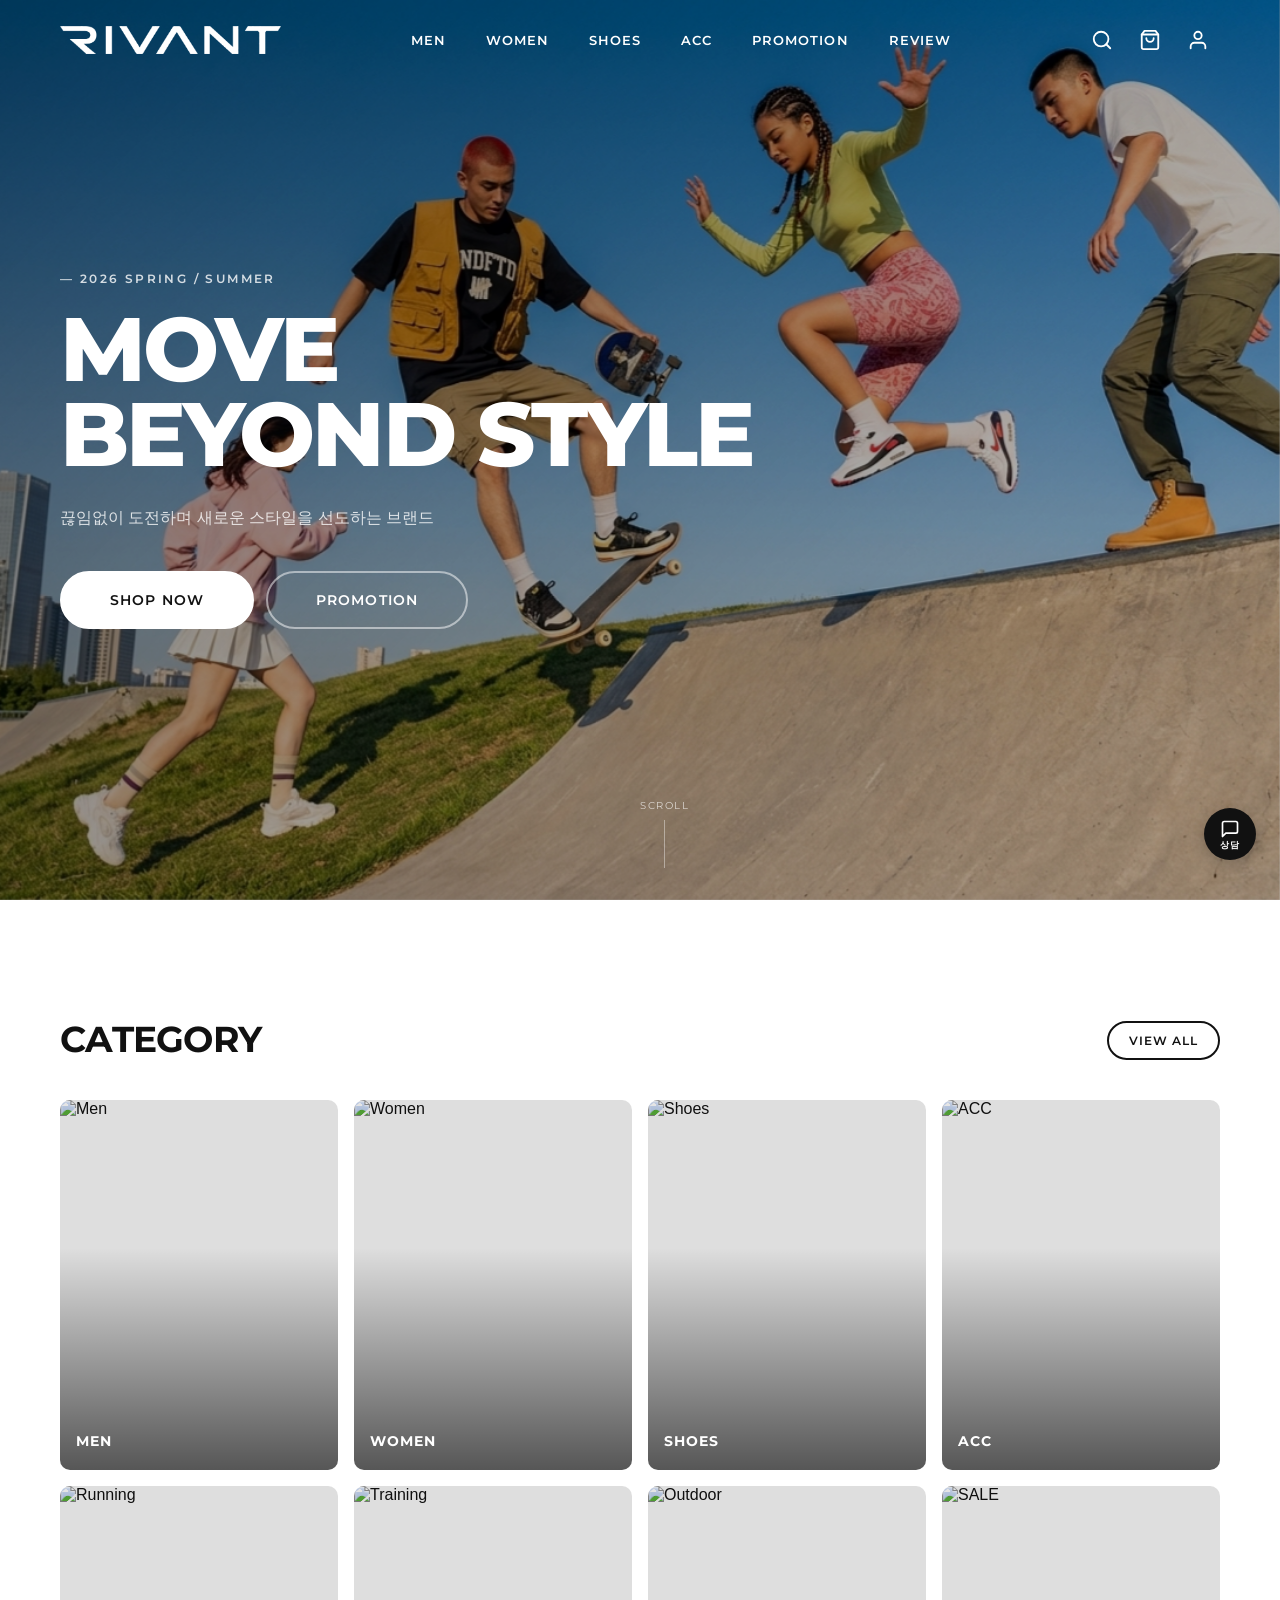
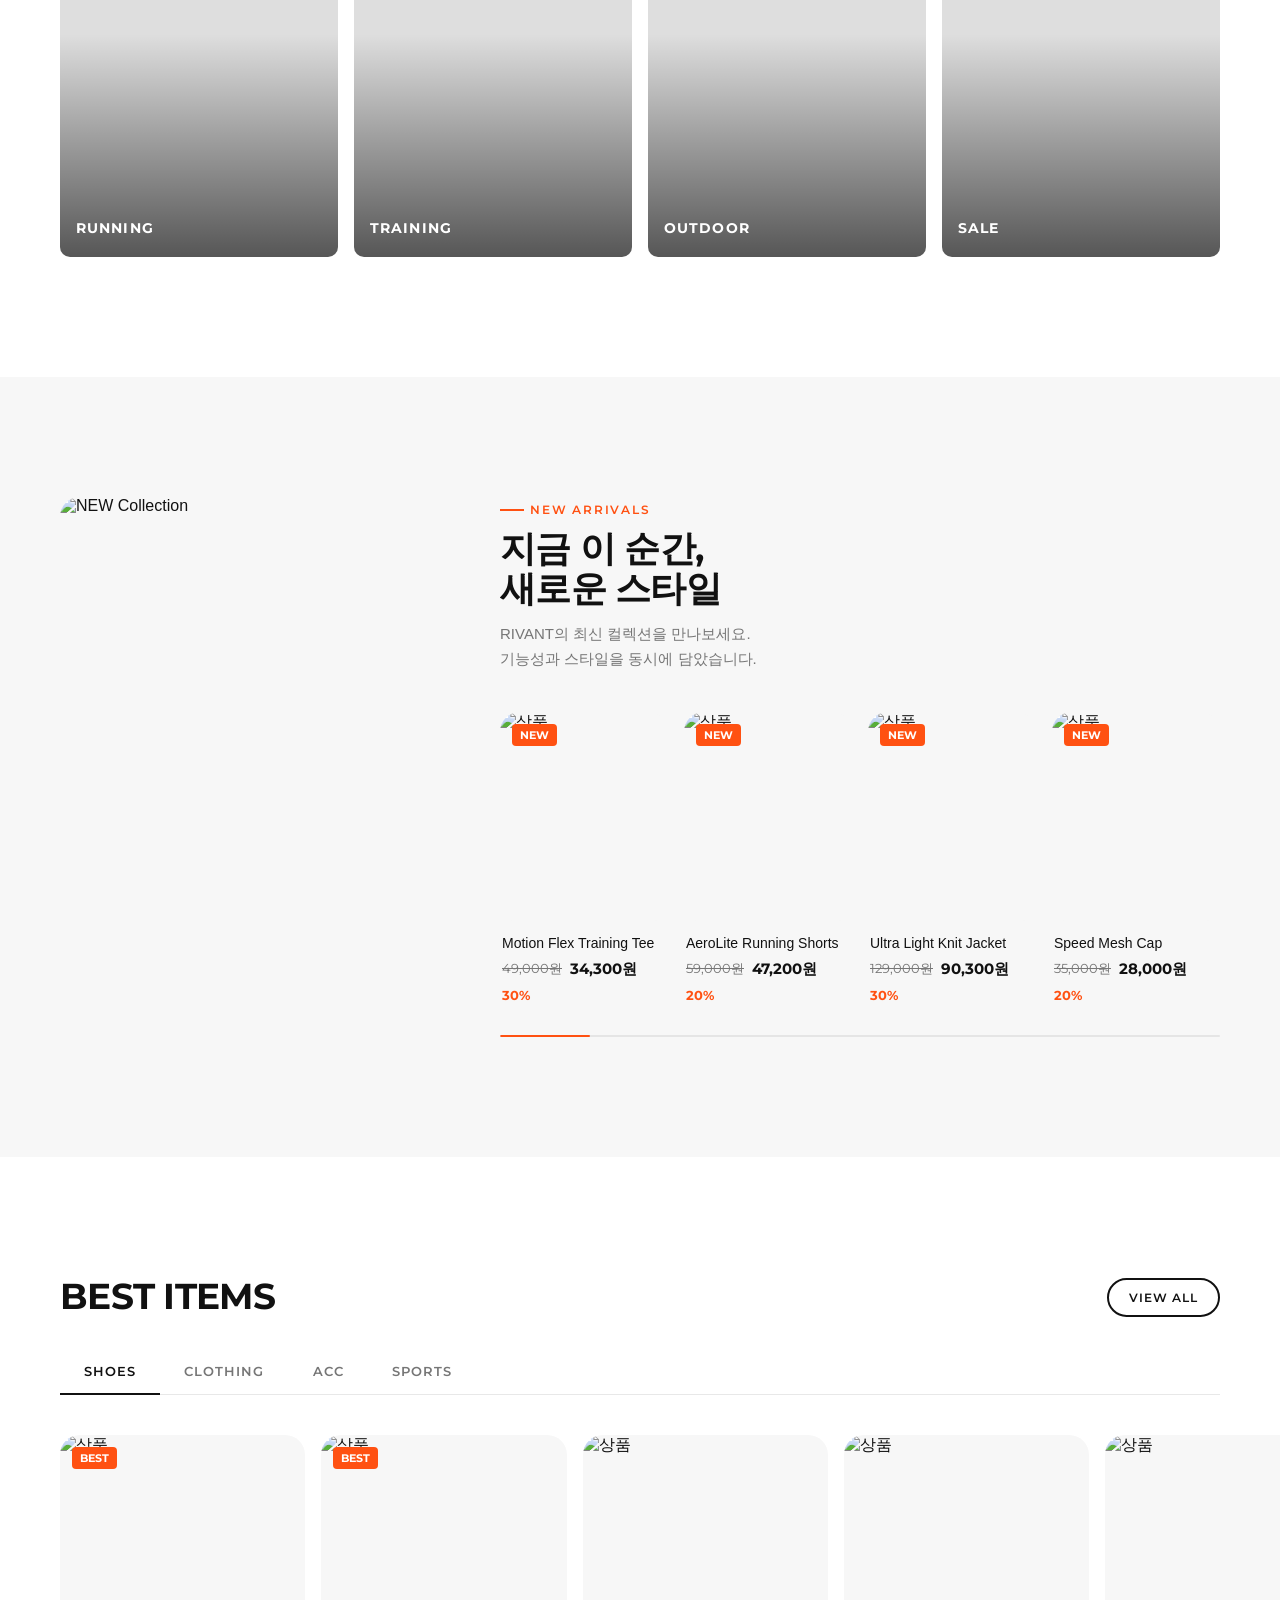
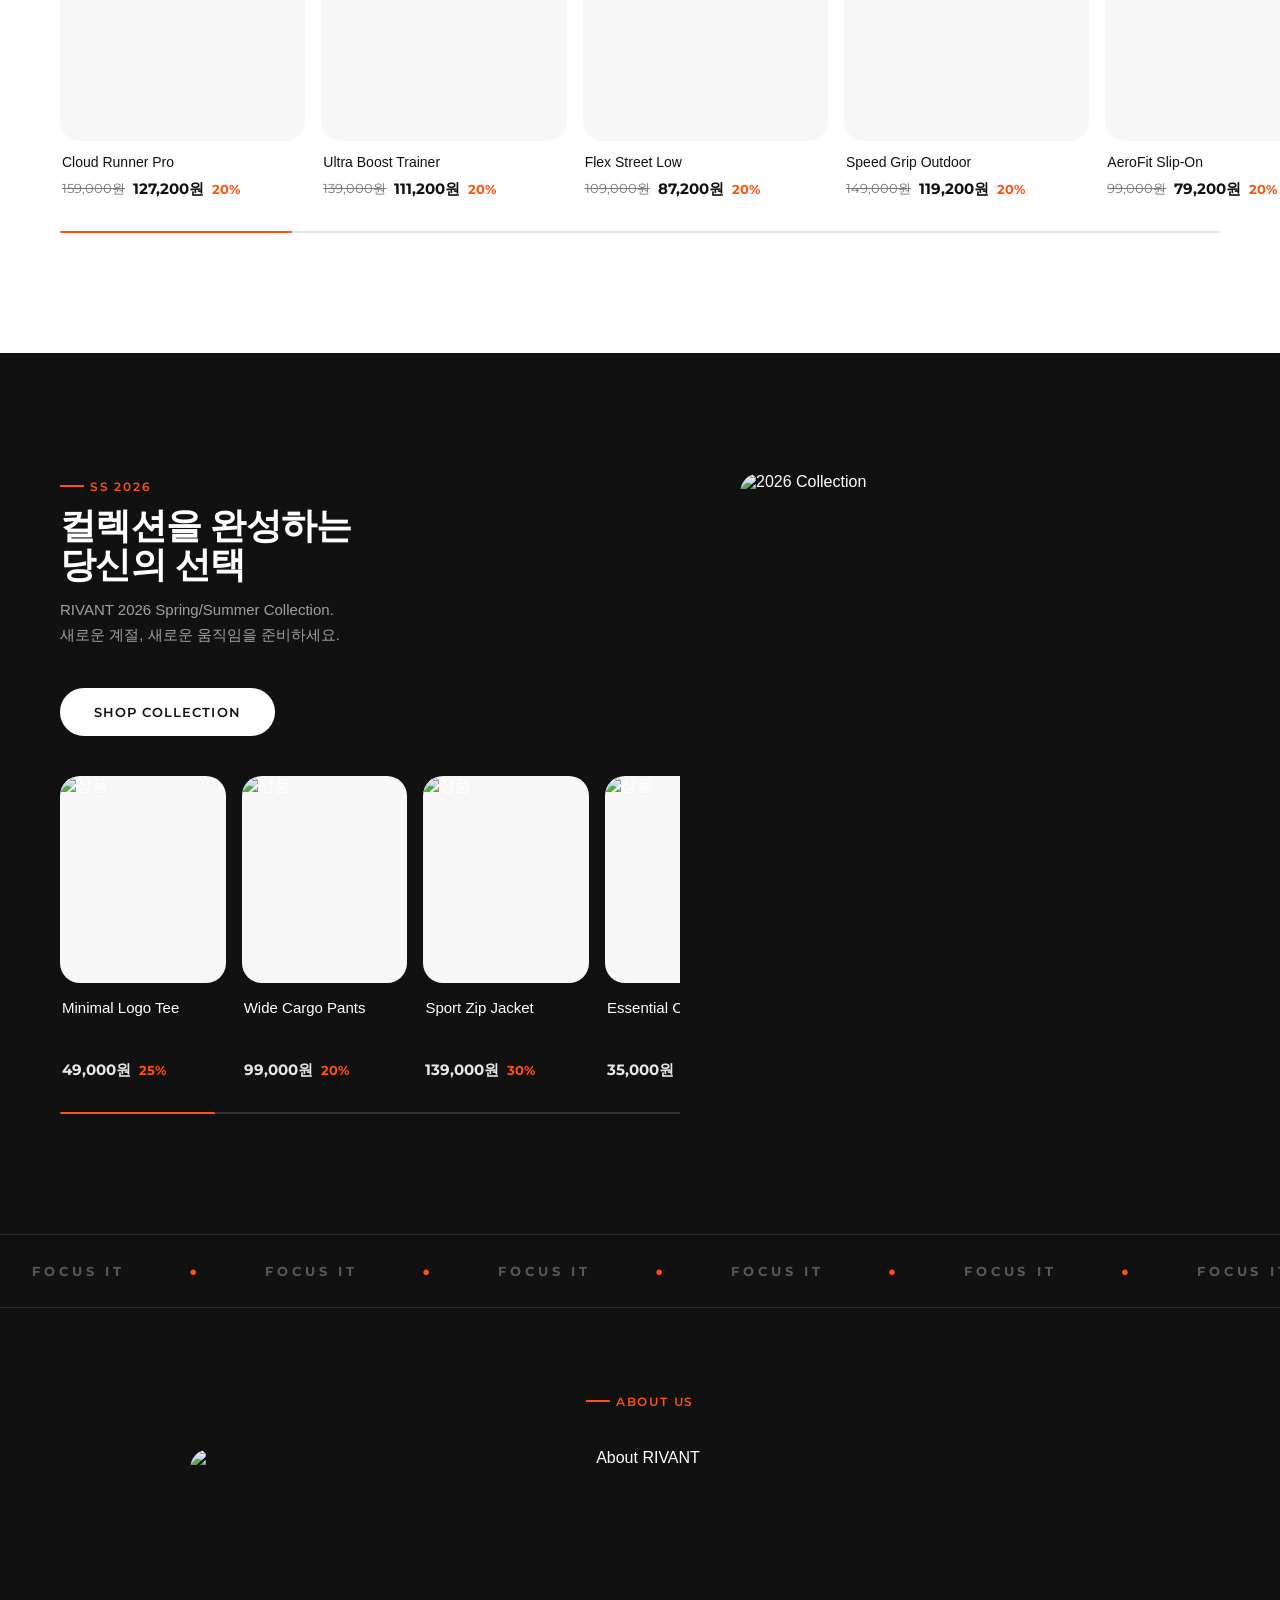
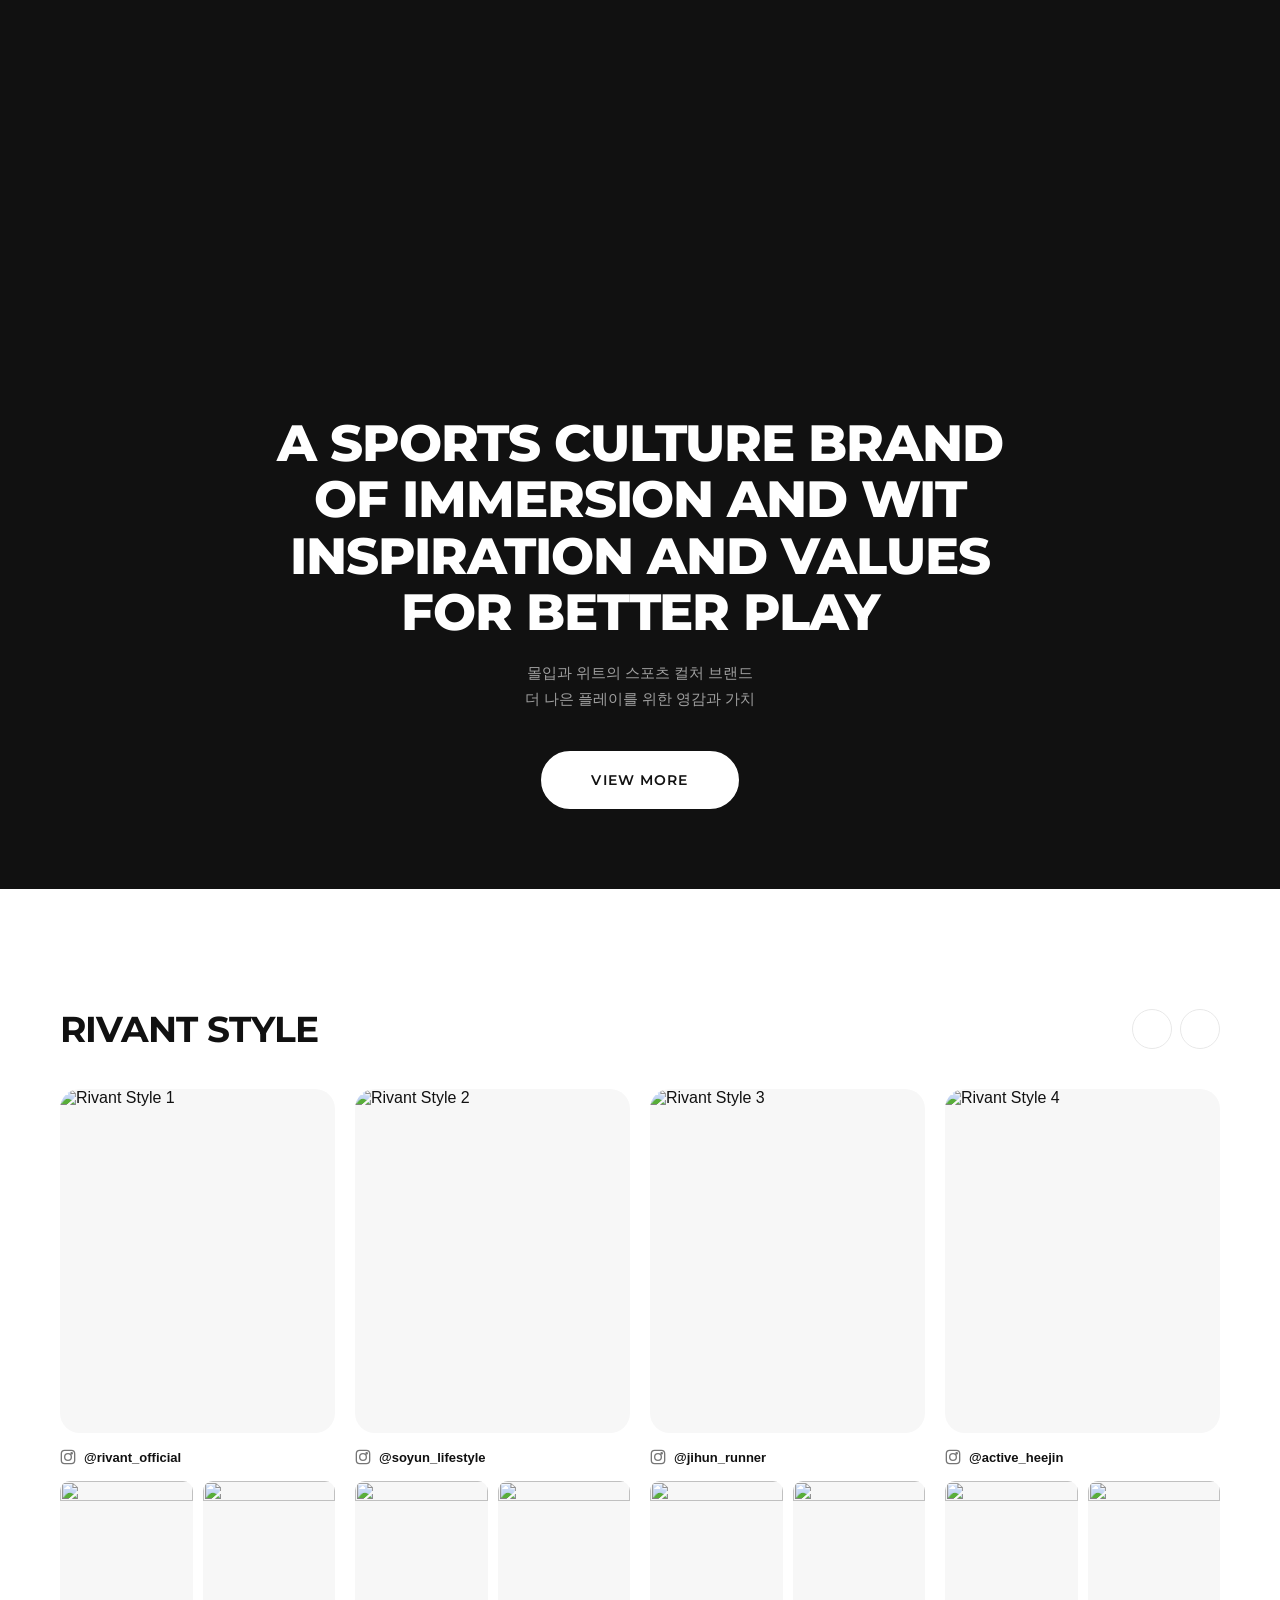
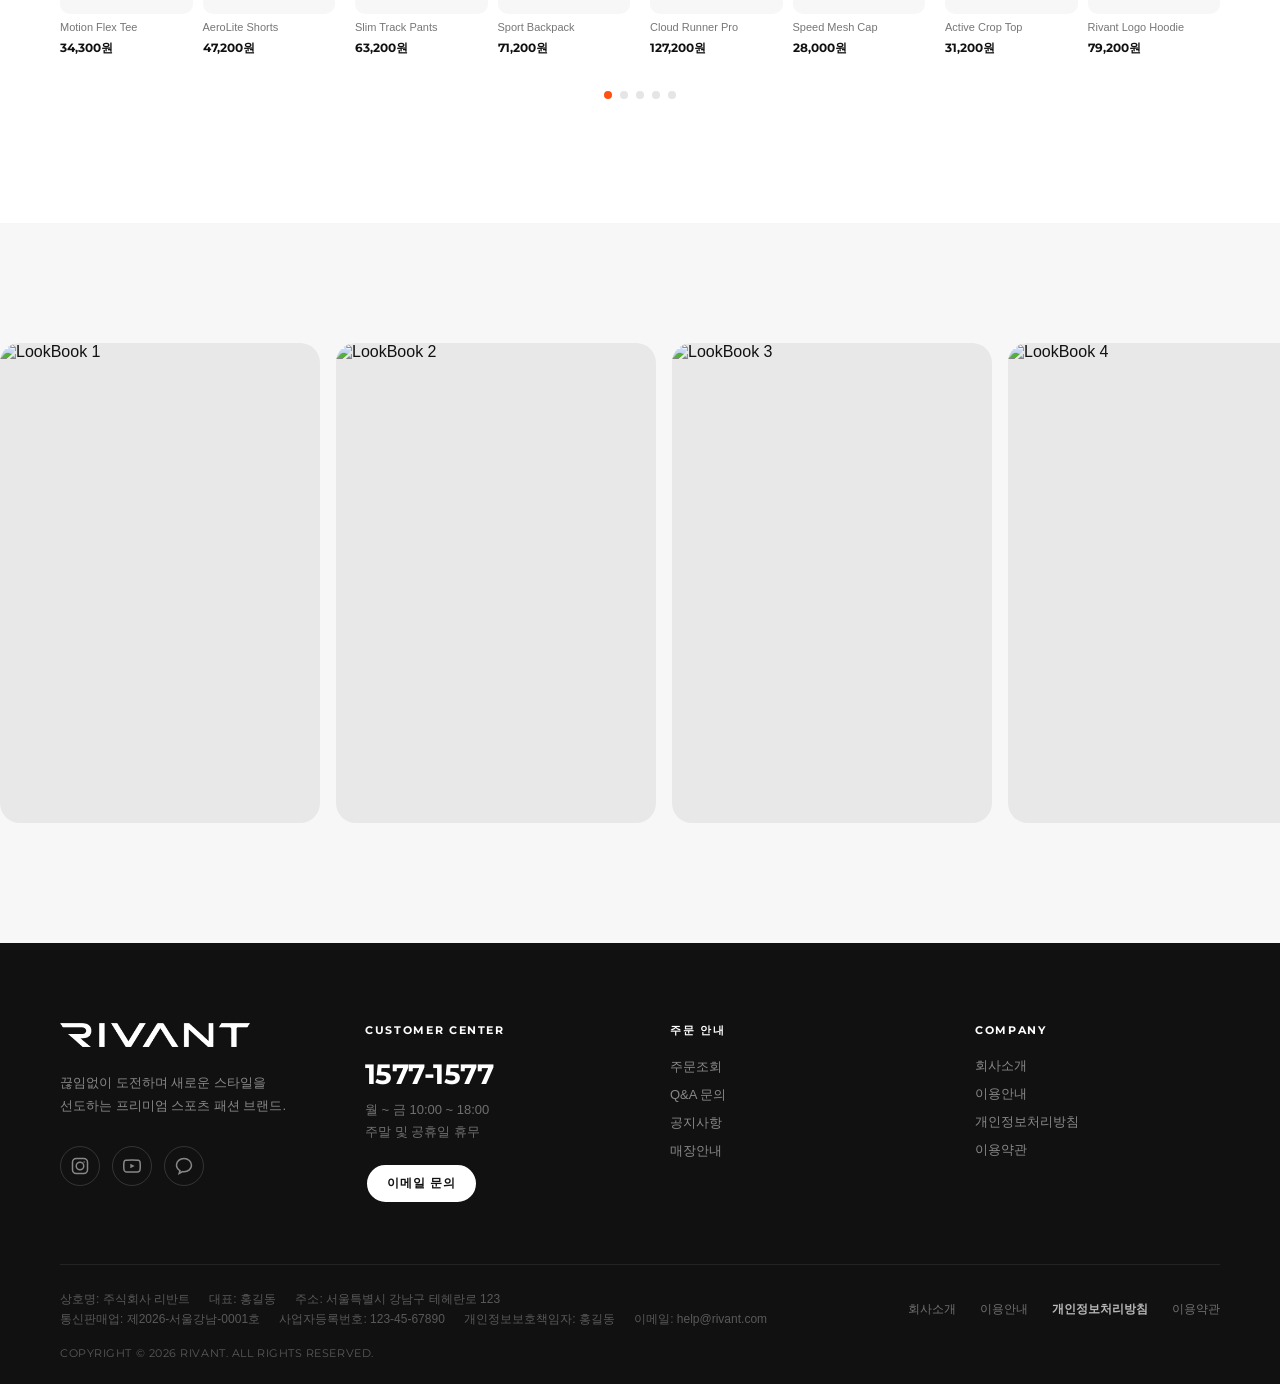
==== index.html @ 0f24ed44 "feat: RIVANT 쇼핑몰 초기 구현 - 메인페이지 (Hero, Category, NEW, Best Items, Collection, About Us, Rivant Style," ====
<!DOCTYPE html>
<html lang="ko">
<head>
  <meta charset="UTF-8" />
  <meta name="viewport" content="width=device-width, initial-scale=1.0" />
  <title>RIVANT — Move Beyond Style</title>
  <meta name="description" content="끊임없이 도전하며 새로운 스타일을 선도하는 프리미엄 스포츠 패션 브랜드 RIVANT" />

  <!-- Fonts -->
  <link rel="preconnect" href="https://fonts.googleapis.com" />
  <link rel="preconnect" href="https://fonts.gstatic.com" crossorigin />
  <link href="https://fonts.googleapis.com/css2?family=Montserrat:wght@400;500;600;700;800&display=swap" rel="stylesheet" />
  <link rel="stylesheet" href="https://cdn.jsdelivr.net/gh/orioncactus/pretendard@v1.3.9/dist/web/static/pretendard.min.css" />

  <!-- Swiper -->
  <link rel="stylesheet" href="https://cdn.jsdelivr.net/npm/swiper@11/swiper-bundle.min.css" />

  <!-- CSS -->
  <link rel="stylesheet" href="css/reset.css" />
  <link rel="stylesheet" href="css/variables.css" />
  <link rel="stylesheet" href="css/common.css" />
  <link rel="stylesheet" href="css/header.css" />
  <link rel="stylesheet" href="css/sections.css" />
  <link rel="stylesheet" href="css/footer.css" />
  <link rel="stylesheet" href="css/responsive.css" />
</head>
<body>

<!-- Page Transition -->
<div class="page-transition"></div>

<!-- Overlay BG -->
<div class="overlay-bg"></div>

<!-- ==============================
     QUICK MENU
============================== -->
<div class="quick-menu">
  <button class="quick-btn btn-consult" title="상담하기" onclick="window.open('mailto:help@rivant.com')">
    <svg width="20" height="20" viewBox="0 0 24 24" fill="none" stroke="currentColor" stroke-width="2" stroke-linecap="round" stroke-linejoin="round"><path d="M21 15a2 2 0 0 1-2 2H7l-4 4V5a2 2 0 0 1 2-2h14a2 2 0 0 1 2 2z"/></svg>
    <span style="font-size:9px;line-height:1">상담</span>
  </button>
  <button class="quick-btn btn-top" title="맨 위로" aria-label="맨 위로 이동">
    <svg width="20" height="20" viewBox="0 0 24 24" fill="none" stroke="currentColor" stroke-width="2.5" stroke-linecap="round" stroke-linejoin="round"><polyline points="18 15 12 9 6 15"/></svg>
  </button>
</div>

<!-- ==============================
     HEADER
============================== -->
<header id="header" class="transparent">
  <div class="header-inner">
    <!-- Logo -->
    <a href="index.html" class="header-logo">
      <img src="images/logo_w.png" alt="RIVANT" class="logo-white" />
      <img src="images/logo_b.png" alt="RIVANT" class="logo-black" />
    </a>

    <!-- Navigation -->
    <nav class="header-nav">
      <!-- Men -->
      <div class="nav-item has-mega">
        <a href="pages/product-list.html?cat=men">Men</a>
        <div class="mega-menu">
          <div class="mega-links">
            <a href="pages/product-list.html?cat=men" class="all-item">All Item →</a>
            <a href="pages/product-list.html?cat=men&sub=tshirts">T-Shirts</a>
            <a href="pages/product-list.html?cat=men&sub=knit">Knit</a>
            <a href="pages/product-list.html?cat=men&sub=pants">Pants</a>
            <a href="pages/product-list.html?cat=men&sub=outer">Outer</a>
            <a href="pages/product-list.html?cat=men&sub=cap">Cap</a>
            <a href="pages/product-list.html?cat=men&sub=bag">Bag</a>
            <a href="pages/product-list.html?cat=men&sub=shoes">Shoes</a>
            <a href="pages/product-list.html?cat=men&sub=socks">Socks</a>
            <a href="pages/product-list.html?cat=men&sub=acc">ACC</a>
          </div>
          <div class="mega-promos">
            <div class="mega-promo-item">
              <img src="https://picsum.photos/seed/mega-men1/360/480" alt="Men Promo 1" loading="lazy" />
              <span>SS 2026 Collection</span>
            </div>
            <div class="mega-promo-item">
              <img src="https://picsum.photos/seed/mega-men2/360/480" alt="Men Promo 2" loading="lazy" />
              <span>New Arrivals</span>
            </div>
          </div>
        </div>
      </div>
      <!-- Women -->
      <div class="nav-item has-mega">
        <a href="pages/product-list.html?cat=women">Women</a>
        <div class="mega-menu">
          <div class="mega-links">
            <a href="pages/product-list.html?cat=women" class="all-item">All Item →</a>
            <a href="pages/product-list.html?cat=women&sub=tshirts">T-Shirts</a>
            <a href="pages/product-list.html?cat=women&sub=knit">Knit</a>
            <a href="pages/product-list.html?cat=women&sub=pants">Pants</a>
            <a href="pages/product-list.html?cat=women&sub=skirt">Skirt</a>
            <a href="pages/product-list.html?cat=women&sub=outer">Outer</a>
            <a href="pages/product-list.html?cat=women&sub=cap">Cap</a>
            <a href="pages/product-list.html?cat=women&sub=bag">Bag</a>
            <a href="pages/product-list.html?cat=women&sub=shoes">Shoes</a>
            <a href="pages/product-list.html?cat=women&sub=socks">Socks</a>
            <a href="pages/product-list.html?cat=women&sub=acc">ACC</a>
          </div>
          <div class="mega-promos">
            <div class="mega-promo-item">
              <img src="https://picsum.photos/seed/mega-women1/360/480" alt="Women Promo 1" loading="lazy" />
              <span>SS 2026 Collection</span>
            </div>
            <div class="mega-promo-item">
              <img src="https://picsum.photos/seed/mega-women2/360/480" alt="Women Promo 2" loading="lazy" />
              <span>Active Wear</span>
            </div>
          </div>
        </div>
      </div>
      <!-- Shoes -->
      <div class="nav-item">
        <a href="pages/product-list.html?cat=shoes">Shoes</a>
      </div>
      <!-- ACC -->
      <div class="nav-item has-mega">
        <a href="pages/product-list.html?cat=acc">ACC</a>
        <div class="mega-menu">
          <div class="mega-links">
            <a href="pages/product-list.html?cat=acc" class="all-item">All Item →</a>
            <a href="pages/product-list.html?cat=acc&sub=bag">Bag</a>
            <a href="pages/product-list.html?cat=acc&sub=cap">Cap</a>
            <a href="pages/product-list.html?cat=acc&sub=socks">Socks</a>
            <a href="pages/product-list.html?cat=acc&sub=accessories">Accessories</a>
          </div>
          <div class="mega-promos">
            <div class="mega-promo-item">
              <img src="https://picsum.photos/seed/mega-acc1/360/480" alt="ACC Promo 1" loading="lazy" />
              <span>ACC Campaign</span>
            </div>
            <div class="mega-promo-item">
              <img src="https://picsum.photos/seed/mega-acc2/360/480" alt="ACC Promo 2" loading="lazy" />
              <span>Best Picks</span>
            </div>
          </div>
        </div>
      </div>
      <!-- Promotion -->
      <div class="nav-item">
        <a href="pages/promotion.html">Promotion</a>
      </div>
      <!-- Review -->
      <div class="nav-item">
        <a href="pages/review.html">Review</a>
      </div>
    </nav>

    <!-- Right Icons -->
    <div class="header-icons">
      <button class="icon-btn" id="searchOpen" aria-label="검색">
        <svg width="22" height="22" viewBox="0 0 24 24" fill="none" stroke="currentColor" stroke-width="2" stroke-linecap="round" stroke-linejoin="round"><circle cx="11" cy="11" r="8"/><line x1="21" y1="21" x2="16.65" y2="16.65"/></svg>
      </button>
      <a href="pages/cart.html" class="icon-btn" aria-label="장바구니">
        <svg width="22" height="22" viewBox="0 0 24 24" fill="none" stroke="currentColor" stroke-width="2" stroke-linecap="round" stroke-linejoin="round"><path d="M6 2L3 6v14a2 2 0 0 0 2 2h14a2 2 0 0 0 2-2V6l-3-4z"/><line x1="3" y1="6" x2="21" y2="6"/><path d="M16 10a4 4 0 0 1-8 0"/></svg>
        <span class="cart-badge" style="display:none">0</span>
      </a>
      <a href="pages/mypage.html" class="icon-btn" aria-label="마이페이지">
        <svg width="22" height="22" viewBox="0 0 24 24" fill="none" stroke="currentColor" stroke-width="2" stroke-linecap="round" stroke-linejoin="round"><path d="M20 21v-2a4 4 0 0 0-4-4H8a4 4 0 0 0-4 4v2"/><circle cx="12" cy="7" r="4"/></svg>
      </a>
      <!-- Mobile Menu -->
      <button class="mobile-menu-btn" aria-label="메뉴">
        <span></span><span></span><span></span>
      </button>
    </div>
  </div>

  <!-- Search Overlay -->
  <div class="search-overlay" role="dialog" aria-label="검색">
    <div class="search-overlay-header">
      <a href="index.html" class="header-logo">
        <img src="images/logo_b.png" alt="RIVANT" style="height:24px" />
      </a>
      <button class="search-close" aria-label="닫기">
        <svg width="24" height="24" viewBox="0 0 24 24" fill="none" stroke="currentColor" stroke-width="2" stroke-linecap="round"><line x1="18" y1="6" x2="6" y2="18"/><line x1="6" y1="6" x2="18" y2="18"/></svg>
      </button>
    </div>
    <div class="search-body">
      <div class="search-input-wrap">
        <svg width="24" height="24" viewBox="0 0 24 24" fill="none" stroke="currentColor" stroke-width="2" stroke-linecap="round" stroke-linejoin="round"><circle cx="11" cy="11" r="8"/><line x1="21" y1="21" x2="16.65" y2="16.65"/></svg>
        <input type="search" placeholder="검색어를 입력하세요" autocomplete="off" />
      </div>
      <div class="search-keywords">
        <h4>인기 검색어</h4>
        <div class="keyword-list">
          <span class="keyword-tag">러닝화</span>
          <span class="keyword-tag">레깅스</span>
          <span class="keyword-tag">트레이닝 팬츠</span>
          <span class="keyword-tag">스포츠 브라</span>
          <span class="keyword-tag">백팩</span>
          <span class="keyword-tag">퀵드라이 티셔츠</span>
          <span class="keyword-tag">캡모자</span>
          <span class="keyword-tag">압박 양말</span>
        </div>
      </div>
      <div class="search-recommend">
        <h4>추천 상품</h4>
        <div class="search-products">
          <div class="product-card">
            <div class="product-card__img"><img src="https://picsum.photos/seed/sp1/300/375" alt="추천상품" loading="lazy" /></div>
            <div class="product-card__info">
              <p class="product-card__name">Performance Run Shorts</p>
              <div class="product-card__price"><span class="price-sale">59,000원</span></div>
            </div>
          </div>
          <div class="product-card">
            <div class="product-card__img"><img src="https://picsum.photos/seed/sp2/300/375" alt="추천상품" loading="lazy" /></div>
            <div class="product-card__info">
              <p class="product-card__name">Active Mesh Cap</p>
              <div class="product-card__price"><span class="price-sale">39,000원</span></div>
            </div>
          </div>
          <div class="product-card">
            <div class="product-card__img"><img src="https://picsum.photos/seed/sp3/300/375" alt="추천상품" loading="lazy" /></div>
            <div class="product-card__info">
              <p class="product-card__name">Cloud Runner Shoes</p>
              <div class="product-card__price"><span class="price-sale">129,000원</span></div>
            </div>
          </div>
          <div class="product-card">
            <div class="product-card__img"><img src="https://picsum.photos/seed/sp4/300/375" alt="추천상품" loading="lazy" /></div>
            <div class="product-card__info">
              <p class="product-card__name">Training Zip-Up</p>
              <div class="product-card__price"><span class="price-sale">89,000원</span></div>
            </div>
          </div>
        </div>
      </div>
    </div>
  </div>
</header>

<!-- Mobile Nav -->
<nav class="mobile-nav" aria-label="모바일 메뉴">
  <div class="mobile-nav-header">
    <a href="index.html"><img src="images/logo_b.png" alt="RIVANT" style="height:22px" /></a>
    <button class="mobile-nav-close search-close" aria-label="메뉴 닫기">
      <svg width="24" height="24" viewBox="0 0 24 24" fill="none" stroke="currentColor" stroke-width="2" stroke-linecap="round"><line x1="18" y1="6" x2="6" y2="18"/><line x1="6" y1="6" x2="18" y2="18"/></svg>
    </button>
  </div>
  <div class="mobile-nav-body">
    <div class="mobile-nav-item">
      <a href="pages/product-list.html?cat=men">Men <span class="toggle-icon" style="transition:transform 0.2s">▾</span></a>
      <div class="mobile-sub">
        <a href="pages/product-list.html?cat=men">All Item</a>
        <a href="#">T-Shirts</a><a href="#">Knit</a><a href="#">Pants</a>
        <a href="#">Outer</a><a href="#">Cap</a><a href="#">Bag</a>
        <a href="#">Shoes</a><a href="#">Socks</a><a href="#">ACC</a>
      </div>
    </div>
    <div class="mobile-nav-item">
      <a href="pages/product-list.html?cat=women">Women <span class="toggle-icon" style="transition:transform 0.2s">▾</span></a>
      <div class="mobile-sub">
        <a href="pages/product-list.html?cat=women">All Item</a>
        <a href="#">T-Shirts</a><a href="#">Knit</a><a href="#">Pants</a>
        <a href="#">Skirt</a><a href="#">Outer</a><a href="#">Cap</a>
        <a href="#">Bag</a><a href="#">Shoes</a><a href="#">Socks</a><a href="#">ACC</a>
      </div>
    </div>
    <div class="mobile-nav-item"><a href="pages/product-list.html?cat=shoes">Shoes</a></div>
    <div class="mobile-nav-item">
      <a href="pages/product-list.html?cat=acc">ACC <span class="toggle-icon" style="transition:transform 0.2s">▾</span></a>
      <div class="mobile-sub">
        <a href="#">Bag</a><a href="#">Cap</a><a href="#">Socks</a><a href="#">Accessories</a>
      </div>
    </div>
    <div class="mobile-nav-item"><a href="pages/promotion.html">Promotion</a></div>
    <div class="mobile-nav-item"><a href="pages/review.html">Review</a></div>
  </div>
  <div class="mobile-nav-icons">
    <a href="pages/login.html" class="btn btn-secondary btn-sm">로그인</a>
    <a href="pages/signup.html" class="btn btn-primary btn-sm">회원가입</a>
  </div>
</nav>

<!-- ==============================
     HERO
============================== -->
<section class="hero">
  <div class="hero__bg">
    <picture>
      <source media="(max-width: 768px)" srcset="images/main_m.jpg" />
      <img src="images/main_pc.jpg" alt="RIVANT Hero" />
    </picture>
  </div>
  <div class="hero__overlay"></div>
  <div class="hero__content">
    <p class="hero__sub"><span>— 2026 Spring / Summer</span></p>
    <h1 class="hero__title">
      <span>Move</span>
      <span>Beyond Style</span>
    </h1>
    <p class="hero__desc">끊임없이 도전하며 새로운 스타일을 선도하는 브랜드</p>
    <div class="hero__actions">
      <a href="pages/product-list.html" class="btn btn-white btn-lg">Shop Now</a>
      <a href="pages/promotion.html" class="btn btn-secondary btn-lg" style="border-color:rgba(255,255,255,0.5);color:#fff;background:transparent">Promotion</a>
    </div>
  </div>
  <div class="hero__scroll">
    <span>Scroll</span>
    <div class="scroll-line"></div>
  </div>
</section>

<!-- ==============================
     SECTION 01 — CATEGORY
============================== -->
<section class="section section-category">
  <div class="inner">
    <div class="section-head">
      <h2 class="section-title reveal">Category</h2>
      <a href="pages/product-list.html" class="btn btn-secondary btn-sm reveal reveal-delay-1">View All</a>
    </div>
    <div class="category-grid reveal reveal-delay-1">
      <a href="pages/product-list.html?cat=men" class="category-card">
        <img src="https://picsum.photos/seed/cat-men/600/750" alt="Men" loading="lazy" />
        <div class="category-card__overlay"></div>
        <div class="category-card__name">Men
          <svg width="18" height="18" viewBox="0 0 24 24" fill="none" stroke="currentColor" stroke-width="2.5" stroke-linecap="round" stroke-linejoin="round"><line x1="5" y1="12" x2="19" y2="12"/><polyline points="12 5 19 12 12 19"/></svg>
        </div>
      </a>
      <a href="pages/product-list.html?cat=women" class="category-card">
        <img src="https://picsum.photos/seed/cat-women/600/750" alt="Women" loading="lazy" />
        <div class="category-card__overlay"></div>
        <div class="category-card__name">Women
          <svg width="18" height="18" viewBox="0 0 24 24" fill="none" stroke="currentColor" stroke-width="2.5" stroke-linecap="round" stroke-linejoin="round"><line x1="5" y1="12" x2="19" y2="12"/><polyline points="12 5 19 12 12 19"/></svg>
        </div>
      </a>
      <a href="pages/product-list.html?cat=shoes" class="category-card">
        <img src="https://picsum.photos/seed/cat-shoes/600/750" alt="Shoes" loading="lazy" />
        <div class="category-card__overlay"></div>
        <div class="category-card__name">Shoes
          <svg width="18" height="18" viewBox="0 0 24 24" fill="none" stroke="currentColor" stroke-width="2.5" stroke-linecap="round" stroke-linejoin="round"><line x1="5" y1="12" x2="19" y2="12"/><polyline points="12 5 19 12 12 19"/></svg>
        </div>
      </a>
      <a href="pages/product-list.html?cat=acc" class="category-card">
        <img src="https://picsum.photos/seed/cat-acc/600/750" alt="ACC" loading="lazy" />
        <div class="category-card__overlay"></div>
        <div class="category-card__name">ACC
          <svg width="18" height="18" viewBox="0 0 24 24" fill="none" stroke="currentColor" stroke-width="2.5" stroke-linecap="round" stroke-linejoin="round"><line x1="5" y1="12" x2="19" y2="12"/><polyline points="12 5 19 12 12 19"/></svg>
        </div>
      </a>
      <a href="pages/product-list.html?cat=running" class="category-card">
        <img src="https://picsum.photos/seed/cat-run/600/750" alt="Running" loading="lazy" />
        <div class="category-card__overlay"></div>
        <div class="category-card__name">Running
          <svg width="18" height="18" viewBox="0 0 24 24" fill="none" stroke="currentColor" stroke-width="2.5" stroke-linecap="round" stroke-linejoin="round"><line x1="5" y1="12" x2="19" y2="12"/><polyline points="12 5 19 12 12 19"/></svg>
        </div>
      </a>
      <a href="pages/product-list.html?cat=training" class="category-card">
        <img src="https://picsum.photos/seed/cat-train/600/750" alt="Training" loading="lazy" />
        <div class="category-card__overlay"></div>
        <div class="category-card__name">Training
          <svg width="18" height="18" viewBox="0 0 24 24" fill="none" stroke="currentColor" stroke-width="2.5" stroke-linecap="round" stroke-linejoin="round"><line x1="5" y1="12" x2="19" y2="12"/><polyline points="12 5 19 12 12 19"/></svg>
        </div>
      </a>
      <a href="pages/product-list.html?cat=outdoor" class="category-card">
        <img src="https://picsum.photos/seed/cat-out/600/750" alt="Outdoor" loading="lazy" />
        <div class="category-card__overlay"></div>
        <div class="category-card__name">Outdoor
          <svg width="18" height="18" viewBox="0 0 24 24" fill="none" stroke="currentColor" stroke-width="2.5" stroke-linecap="round" stroke-linejoin="round"><line x1="5" y1="12" x2="19" y2="12"/><polyline points="12 5 19 12 12 19"/></svg>
        </div>
      </a>
      <a href="pages/promotion.html" class="category-card">
        <img src="https://picsum.photos/seed/cat-sale/600/750" alt="SALE" loading="lazy" />
        <div class="category-card__overlay"></div>
        <div class="category-card__name">SALE
          <svg width="18" height="18" viewBox="0 0 24 24" fill="none" stroke="currentColor" stroke-width="2.5" stroke-linecap="round" stroke-linejoin="round"><line x1="5" y1="12" x2="19" y2="12"/><polyline points="12 5 19 12 12 19"/></svg>
        </div>
      </a>
    </div>
  </div>
</section>

<!-- ==============================
     SECTION 02 — NEW
============================== -->
<section class="section section-new">
  <div class="inner">
    <!-- Left promo image -->
    <div class="new-promo-img reveal">
      <img src="https://picsum.photos/seed/new-promo/760/960" alt="NEW Collection" loading="lazy" />
    </div>
    <!-- Right swiper -->
    <div class="new-right">
      <div class="new-header reveal">
        <span class="flash-title">New Arrivals</span>
        <h2 class="section-title">지금 이 순간,<br/>새로운 스타일</h2>
        <p>RIVANT의 최신 컬렉션을 만나보세요.<br />기능성과 스타일을 동시에 담았습니다.</p>
      </div>
      <!-- Swiper -->
      <div class="swiper new-swiper">
        <div class="swiper-wrapper">
          <!-- Product cards -->
          <div class="swiper-slide"><div class="product-card">
            <div class="product-card__img">
              <img src="https://picsum.photos/seed/new1/400/500" alt="상품" class="img-main" loading="lazy" />
              <img src="https://picsum.photos/seed/new1b/400/500" alt="상품 hover" class="img-hover" loading="lazy" />
              <span class="product-card__badge">NEW</span>
              <button class="product-card__wish" aria-label="찜하기"><svg width="18" height="18" viewBox="0 0 24 24" fill="none" stroke="currentColor" stroke-width="2" stroke-linecap="round" stroke-linejoin="round"><path d="M20.84 4.61a5.5 5.5 0 0 0-7.78 0L12 5.67l-1.06-1.06a5.5 5.5 0 0 0-7.78 7.78l1.06 1.06L12 21.23l7.78-7.78 1.06-1.06a5.5 5.5 0 0 0 0-7.78z"/></svg></button>
            </div>
            <div class="product-card__info"><p class="product-card__name">Motion Flex Training Tee</p><div class="product-card__price"><span class="price-original">49,000원</span><span class="price-sale">34,300원</span><span class="price-rate">30%</span></div></div>
          </div></div>
          <div class="swiper-slide"><div class="product-card">
            <div class="product-card__img">
              <img src="https://picsum.photos/seed/new2/400/500" alt="상품" class="img-main" loading="lazy" />
              <img src="https://picsum.photos/seed/new2b/400/500" alt="상품 hover" class="img-hover" loading="lazy" />
              <span class="product-card__badge">NEW</span>
              <button class="product-card__wish" aria-label="찜하기"><svg width="18" height="18" viewBox="0 0 24 24" fill="none" stroke="currentColor" stroke-width="2" stroke-linecap="round" stroke-linejoin="round"><path d="M20.84 4.61a5.5 5.5 0 0 0-7.78 0L12 5.67l-1.06-1.06a5.5 5.5 0 0 0-7.78 7.78l1.06 1.06L12 21.23l7.78-7.78 1.06-1.06a5.5 5.5 0 0 0 0-7.78z"/></svg></button>
            </div>
            <div class="product-card__info"><p class="product-card__name">AeroLite Running Shorts</p><div class="product-card__price"><span class="price-original">59,000원</span><span class="price-sale">47,200원</span><span class="price-rate">20%</span></div></div>
          </div></div>
          <div class="swiper-slide"><div class="product-card">
            <div class="product-card__img">
              <img src="https://picsum.photos/seed/new3/400/500" alt="상품" class="img-main" loading="lazy" />
              <img src="https://picsum.photos/seed/new3b/400/500" alt="상품 hover" class="img-hover" loading="lazy" />
              <span class="product-card__badge">NEW</span>
              <button class="product-card__wish" aria-label="찜하기"><svg width="18" height="18" viewBox="0 0 24 24" fill="none" stroke="currentColor" stroke-width="2" stroke-linecap="round" stroke-linejoin="round"><path d="M20.84 4.61a5.5 5.5 0 0 0-7.78 0L12 5.67l-1.06-1.06a5.5 5.5 0 0 0-7.78 7.78l1.06 1.06L12 21.23l7.78-7.78 1.06-1.06a5.5 5.5 0 0 0 0-7.78z"/></svg></button>
            </div>
            <div class="product-card__info"><p class="product-card__name">Ultra Light Knit Jacket</p><div class="product-card__price"><span class="price-original">129,000원</span><span class="price-sale">90,300원</span><span class="price-rate">30%</span></div></div>
          </div></div>
          <div class="swiper-slide"><div class="product-card">
            <div class="product-card__img">
              <img src="https://picsum.photos/seed/new4/400/500" alt="상품" class="img-main" loading="lazy" />
              <img src="https://picsum.photos/seed/new4b/400/500" alt="상품 hover" class="img-hover" loading="lazy" />
              <span class="product-card__badge">NEW</span>
              <button class="product-card__wish" aria-label="찜하기"><svg width="18" height="18" viewBox="0 0 24 24" fill="none" stroke="currentColor" stroke-width="2" stroke-linecap="round" stroke-linejoin="round"><path d="M20.84 4.61a5.5 5.5 0 0 0-7.78 0L12 5.67l-1.06-1.06a5.5 5.5 0 0 0-7.78 7.78l1.06 1.06L12 21.23l7.78-7.78 1.06-1.06a5.5 5.5 0 0 0 0-7.78z"/></svg></button>
            </div>
            <div class="product-card__info"><p class="product-card__name">Speed Mesh Cap</p><div class="product-card__price"><span class="price-original">35,000원</span><span class="price-sale">28,000원</span><span class="price-rate">20%</span></div></div>
          </div></div>
          <div class="swiper-slide"><div class="product-card">
            <div class="product-card__img">
              <img src="https://picsum.photos/seed/new5/400/500" alt="상품" class="img-main" loading="lazy" />
              <img src="https://picsum.photos/seed/new5b/400/500" alt="상품 hover" class="img-hover" loading="lazy" />
              <span class="product-card__badge">NEW</span>
              <button class="product-card__wish" aria-label="찜하기"><svg width="18" height="18" viewBox="0 0 24 24" fill="none" stroke="currentColor" stroke-width="2" stroke-linecap="round" stroke-linejoin="round"><path d="M20.84 4.61a5.5 5.5 0 0 0-7.78 0L12 5.67l-1.06-1.06a5.5 5.5 0 0 0-7.78 7.78l1.06 1.06L12 21.23l7.78-7.78 1.06-1.06a5.5 5.5 0 0 0 0-7.78z"/></svg></button>
            </div>
            <div class="product-card__info"><p class="product-card__name">Flex Training Pants</p><div class="product-card__price"><span class="price-original">89,000원</span><span class="price-sale">71,200원</span><span class="price-rate">20%</span></div></div>
          </div></div>
          <div class="swiper-slide"><div class="product-card">
            <div class="product-card__img">
              <img src="https://picsum.photos/seed/new6/400/500" alt="상품" class="img-main" loading="lazy" />
              <img src="https://picsum.photos/seed/new6b/400/500" alt="상품 hover" class="img-hover" loading="lazy" />
              <span class="product-card__badge">NEW</span>
              <button class="product-card__wish" aria-label="찜하기"><svg width="18" height="18" viewBox="0 0 24 24" fill="none" stroke="currentColor" stroke-width="2" stroke-linecap="round" stroke-linejoin="round"><path d="M20.84 4.61a5.5 5.5 0 0 0-7.78 0L12 5.67l-1.06-1.06a5.5 5.5 0 0 0-7.78 7.78l1.06 1.06L12 21.23l7.78-7.78 1.06-1.06a5.5 5.5 0 0 0 0-7.78z"/></svg></button>
            </div>
            <div class="product-card__info"><p class="product-card__name">Rivant Sport Bag</p><div class="product-card__price"><span class="price-original">79,000원</span><span class="price-sale">63,200원</span><span class="price-rate">20%</span></div></div>
          </div></div>
          <div class="swiper-slide"><div class="product-card">
            <div class="product-card__img">
              <img src="https://picsum.photos/seed/new7/400/500" alt="상품" class="img-main" loading="lazy" />
              <img src="https://picsum.photos/seed/new7b/400/500" alt="상품 hover" class="img-hover" loading="lazy" />
              <span class="product-card__badge">NEW</span>
              <button class="product-card__wish" aria-label="찜하기"><svg width="18" height="18" viewBox="0 0 24 24" fill="none" stroke="currentColor" stroke-width="2" stroke-linecap="round" stroke-linejoin="round"><path d="M20.84 4.61a5.5 5.5 0 0 0-7.78 0L12 5.67l-1.06-1.06a5.5 5.5 0 0 0-7.78 7.78l1.06 1.06L12 21.23l7.78-7.78 1.06-1.06a5.5 5.5 0 0 0 0-7.78z"/></svg></button>
            </div>
            <div class="product-card__info"><p class="product-card__name">Active Zip Hoodie</p><div class="product-card__price"><span class="price-original">99,000원</span><span class="price-sale">69,300원</span><span class="price-rate">30%</span></div></div>
          </div></div>
          <div class="swiper-slide"><div class="product-card">
            <div class="product-card__img">
              <img src="https://picsum.photos/seed/new8/400/500" alt="상품" class="img-main" loading="lazy" />
              <img src="https://picsum.photos/seed/new8b/400/500" alt="상품 hover" class="img-hover" loading="lazy" />
              <span class="product-card__badge">NEW</span>
              <button class="product-card__wish" aria-label="찜하기"><svg width="18" height="18" viewBox="0 0 24 24" fill="none" stroke="currentColor" stroke-width="2" stroke-linecap="round" stroke-linejoin="round"><path d="M20.84 4.61a5.5 5.5 0 0 0-7.78 0L12 5.67l-1.06-1.06a5.5 5.5 0 0 0-7.78 7.78l1.06 1.06L12 21.23l7.78-7.78 1.06-1.06a5.5 5.5 0 0 0 0-7.78z"/></svg></button>
            </div>
            <div class="product-card__info"><p class="product-card__name">Performance Socks 3P</p><div class="product-card__price"><span class="price-original">22,000원</span><span class="price-sale">15,400원</span><span class="price-rate">30%</span></div></div>
          </div></div>
        </div>
      </div>
      <div class="swiper-progressbar-custom new-progressbar">
        <div class="swiper-progressbar-fill"></div>
      </div>
    </div>
  </div>
</section>

<!-- ==============================
     SECTION 03 — BEST ITEMS
============================== -->
<section class="section section-best">
  <div class="inner">
    <div class="section-head">
      <h2 class="section-title reveal">Best Items</h2>
      <a href="pages/product-list.html" class="btn btn-secondary btn-sm reveal reveal-delay-1">View All</a>
    </div>
    <div class="tab-list reveal">
      <button class="tab-btn active" data-tab="best-shoes">Shoes</button>
      <button class="tab-btn" data-tab="best-clothing">Clothing</button>
      <button class="tab-btn" data-tab="best-acc">ACC</button>
      <button class="tab-btn" data-tab="best-sports">Sports</button>
    </div>

    <!-- Shoes Panel -->
    <div id="best-shoes" class="best-tab-panel">
      <div class="best-swiper-wrap">
        <div class="swiper best-swiper">
          <div class="swiper-wrapper">
            <div class="swiper-slide"><div class="product-card"><div class="product-card__img"><img src="https://picsum.photos/seed/bs1/400/500" alt="상품" class="img-main" loading="lazy" /><img src="https://picsum.photos/seed/bs1b/400/500" alt="" class="img-hover" loading="lazy" /><span class="product-card__badge">BEST</span><button class="product-card__wish" aria-label="찜"><svg width="18" height="18" viewBox="0 0 24 24" fill="none" stroke="currentColor" stroke-width="2" stroke-linecap="round" stroke-linejoin="round"><path d="M20.84 4.61a5.5 5.5 0 0 0-7.78 0L12 5.67l-1.06-1.06a5.5 5.5 0 0 0-7.78 7.78l1.06 1.06L12 21.23l7.78-7.78 1.06-1.06a5.5 5.5 0 0 0 0-7.78z"/></svg></button></div><div class="product-card__info"><p class="product-card__name">Cloud Runner Pro</p><div class="product-card__price"><span class="price-original">159,000원</span><span class="price-sale">127,200원</span><span class="price-rate">20%</span></div></div></div></div>
            <div class="swiper-slide"><div class="product-card"><div class="product-card__img"><img src="https://picsum.photos/seed/bs2/400/500" alt="상품" class="img-main" loading="lazy" /><img src="https://picsum.photos/seed/bs2b/400/500" alt="" class="img-hover" loading="lazy" /><span class="product-card__badge">BEST</span><button class="product-card__wish" aria-label="찜"><svg width="18" height="18" viewBox="0 0 24 24" fill="none" stroke="currentColor" stroke-width="2" stroke-linecap="round" stroke-linejoin="round"><path d="M20.84 4.61a5.5 5.5 0 0 0-7.78 0L12 5.67l-1.06-1.06a5.5 5.5 0 0 0-7.78 7.78l1.06 1.06L12 21.23l7.78-7.78 1.06-1.06a5.5 5.5 0 0 0 0-7.78z"/></svg></button></div><div class="product-card__info"><p class="product-card__name">Ultra Boost Trainer</p><div class="product-card__price"><span class="price-original">139,000원</span><span class="price-sale">111,200원</span><span class="price-rate">20%</span></div></div></div></div>
            <div class="swiper-slide"><div class="product-card"><div class="product-card__img"><img src="https://picsum.photos/seed/bs3/400/500" alt="상품" class="img-main" loading="lazy" /><img src="https://picsum.photos/seed/bs3b/400/500" alt="" class="img-hover" loading="lazy" /></div><div class="product-card__info"><p class="product-card__name">Flex Street Low</p><div class="product-card__price"><span class="price-original">109,000원</span><span class="price-sale">87,200원</span><span class="price-rate">20%</span></div></div></div></div>
            <div class="swiper-slide"><div class="product-card"><div class="product-card__img"><img src="https://picsum.photos/seed/bs4/400/500" alt="상품" class="img-main" loading="lazy" /><img src="https://picsum.photos/seed/bs4b/400/500" alt="" class="img-hover" loading="lazy" /></div><div class="product-card__info"><p class="product-card__name">Speed Grip Outdoor</p><div class="product-card__price"><span class="price-original">149,000원</span><span class="price-sale">119,200원</span><span class="price-rate">20%</span></div></div></div></div>
            <div class="swiper-slide"><div class="product-card"><div class="product-card__img"><img src="https://picsum.photos/seed/bs5/400/500" alt="상품" class="img-main" loading="lazy" /><img src="https://picsum.photos/seed/bs5b/400/500" alt="" class="img-hover" loading="lazy" /></div><div class="product-card__info"><p class="product-card__name">AeroFit Slip-On</p><div class="product-card__price"><span class="price-original">99,000원</span><span class="price-sale">79,200원</span><span class="price-rate">20%</span></div></div></div></div>
          </div>
        </div>
      </div>
      <div class="swiper-progressbar-custom best-progressbar"><div class="swiper-progressbar-fill"></div></div>
    </div>

    <!-- Clothing Panel -->
    <div id="best-clothing" class="best-tab-panel" style="display:none">
      <div class="best-swiper-wrap">
        <div class="swiper best-swiper">
          <div class="swiper-wrapper">
            <div class="swiper-slide"><div class="product-card"><div class="product-card__img"><img src="https://picsum.photos/seed/bc1/400/500" alt="상품" class="img-main" loading="lazy" /><img src="https://picsum.photos/seed/bc1b/400/500" alt="" class="img-hover" loading="lazy" /><span class="product-card__badge">BEST</span></div><div class="product-card__info"><p class="product-card__name">Motion Dry Tee</p><div class="product-card__price"><span class="price-original">45,000원</span><span class="price-sale">36,000원</span><span class="price-rate">20%</span></div></div></div></div>
            <div class="swiper-slide"><div class="product-card"><div class="product-card__img"><img src="https://picsum.photos/seed/bc2/400/500" alt="상품" class="img-main" loading="lazy" /><img src="https://picsum.photos/seed/bc2b/400/500" alt="" class="img-hover" loading="lazy" /></div><div class="product-card__info"><p class="product-card__name">Slim Fit Track Pants</p><div class="product-card__price"><span class="price-original">79,000원</span><span class="price-sale">63,200원</span><span class="price-rate">20%</span></div></div></div></div>
            <div class="swiper-slide"><div class="product-card"><div class="product-card__img"><img src="https://picsum.photos/seed/bc3/400/500" alt="상품" class="img-main" loading="lazy" /><img src="https://picsum.photos/seed/bc3b/400/500" alt="" class="img-hover" loading="lazy" /></div><div class="product-card__info"><p class="product-card__name">Rivant Logo Hoodie</p><div class="product-card__price"><span class="price-original">99,000원</span><span class="price-sale">79,200원</span><span class="price-rate">20%</span></div></div></div></div>
            <div class="swiper-slide"><div class="product-card"><div class="product-card__img"><img src="https://picsum.photos/seed/bc4/400/500" alt="상품" class="img-main" loading="lazy" /><img src="https://picsum.photos/seed/bc4b/400/500" alt="" class="img-hover" loading="lazy" /></div><div class="product-card__info"><p class="product-card__name">Active Crop Top</p><div class="product-card__price"><span class="price-original">39,000원</span><span class="price-sale">31,200원</span><span class="price-rate">20%</span></div></div></div></div>
            <div class="swiper-slide"><div class="product-card"><div class="product-card__img"><img src="https://picsum.photos/seed/bc5/400/500" alt="상품" class="img-main" loading="lazy" /><img src="https://picsum.photos/seed/bc5b/400/500" alt="" class="img-hover" loading="lazy" /></div><div class="product-card__info"><p class="product-card__name">Wind Breaker Jacket</p><div class="product-card__price"><span class="price-original">159,000원</span><span class="price-sale">127,200원</span><span class="price-rate">20%</span></div></div></div></div>
          </div>
        </div>
      </div>
      <div class="swiper-progressbar-custom best-progressbar"><div class="swiper-progressbar-fill"></div></div>
    </div>

    <!-- ACC Panel -->
    <div id="best-acc" class="best-tab-panel" style="display:none">
      <div class="best-swiper-wrap">
        <div class="swiper best-swiper">
          <div class="swiper-wrapper">
            <div class="swiper-slide"><div class="product-card"><div class="product-card__img"><img src="https://picsum.photos/seed/ba1/400/500" alt="상품" class="img-main" loading="lazy" /><img src="https://picsum.photos/seed/ba1b/400/500" alt="" class="img-hover" loading="lazy" /><span class="product-card__badge">BEST</span></div><div class="product-card__info"><p class="product-card__name">Sport Backpack 25L</p><div class="product-card__price"><span class="price-original">89,000원</span><span class="price-sale">71,200원</span><span class="price-rate">20%</span></div></div></div></div>
            <div class="swiper-slide"><div class="product-card"><div class="product-card__img"><img src="https://picsum.photos/seed/ba2/400/500" alt="상품" class="img-main" loading="lazy" /><img src="https://picsum.photos/seed/ba2b/400/500" alt="" class="img-hover" loading="lazy" /></div><div class="product-card__info"><p class="product-card__name">Rivant Active Cap</p><div class="product-card__price"><span class="price-original">35,000원</span><span class="price-sale">28,000원</span><span class="price-rate">20%</span></div></div></div></div>
            <div class="swiper-slide"><div class="product-card"><div class="product-card__img"><img src="https://picsum.photos/seed/ba3/400/500" alt="상품" class="img-main" loading="lazy" /><img src="https://picsum.photos/seed/ba3b/400/500" alt="" class="img-hover" loading="lazy" /></div><div class="product-card__info"><p class="product-card__name">Compression Socks 5P</p><div class="product-card__price"><span class="price-original">25,000원</span><span class="price-sale">20,000원</span><span class="price-rate">20%</span></div></div></div></div>
            <div class="swiper-slide"><div class="product-card"><div class="product-card__img"><img src="https://picsum.photos/seed/ba4/400/500" alt="상품" class="img-main" loading="lazy" /><img src="https://picsum.photos/seed/ba4b/400/500" alt="" class="img-hover" loading="lazy" /></div><div class="product-card__info"><p class="product-card__name">Water Bottle 1L</p><div class="product-card__price"><span class="price-original">32,000원</span><span class="price-sale">25,600원</span><span class="price-rate">20%</span></div></div></div></div>
          </div>
        </div>
      </div>
      <div class="swiper-progressbar-custom best-progressbar"><div class="swiper-progressbar-fill"></div></div>
    </div>

    <!-- Sports Panel -->
    <div id="best-sports" class="best-tab-panel" style="display:none">
      <div class="best-swiper-wrap">
        <div class="swiper best-swiper">
          <div class="swiper-wrapper">
            <div class="swiper-slide"><div class="product-card"><div class="product-card__img"><img src="https://picsum.photos/seed/bsp1/400/500" alt="상품" class="img-main" loading="lazy" /><img src="https://picsum.photos/seed/bsp1b/400/500" alt="" class="img-hover" loading="lazy" /><span class="product-card__badge">BEST</span></div><div class="product-card__info"><p class="product-card__name">Running Set (Top+Bottom)</p><div class="product-card__price"><span class="price-original">130,000원</span><span class="price-sale">104,000원</span><span class="price-rate">20%</span></div></div></div></div>
            <div class="swiper-slide"><div class="product-card"><div class="product-card__img"><img src="https://picsum.photos/seed/bsp2/400/500" alt="상품" class="img-main" loading="lazy" /><img src="https://picsum.photos/seed/bsp2b/400/500" alt="" class="img-hover" loading="lazy" /></div><div class="product-card__info"><p class="product-card__name">Yoga Set Women</p><div class="product-card__price"><span class="price-original">110,000원</span><span class="price-sale">88,000원</span><span class="price-rate">20%</span></div></div></div></div>
            <div class="swiper-slide"><div class="product-card"><div class="product-card__img"><img src="https://picsum.photos/seed/bsp3/400/500" alt="상품" class="img-main" loading="lazy" /><img src="https://picsum.photos/seed/bsp3b/400/500" alt="" class="img-hover" loading="lazy" /></div><div class="product-card__info"><p class="product-card__name">Tennis Polo Shirt</p><div class="product-card__price"><span class="price-original">75,000원</span><span class="price-sale">60,000원</span><span class="price-rate">20%</span></div></div></div></div>
            <div class="swiper-slide"><div class="product-card"><div class="product-card__img"><img src="https://picsum.photos/seed/bsp4/400/500" alt="상품" class="img-main" loading="lazy" /><img src="https://picsum.photos/seed/bsp4b/400/500" alt="" class="img-hover" loading="lazy" /></div><div class="product-card__info"><p class="product-card__name">Futsal Training Kit</p><div class="product-card__price"><span class="price-original">95,000원</span><span class="price-sale">76,000원</span><span class="price-rate">20%</span></div></div></div></div>
          </div>
        </div>
      </div>
      <div class="swiper-progressbar-custom best-progressbar"><div class="swiper-progressbar-fill"></div></div>
    </div>
  </div>
</section>

<!-- ==============================
     SECTION 04 — COLLECTION
============================== -->
<section class="section section-collection">
  <div class="inner">
    <div class="collection-left reveal">
      <span class="flash-title">SS 2026</span>
      <h2 class="section-title" style="color:var(--white)">컬렉션을 완성하는<br/>당신의 선택</h2>
      <p>RIVANT 2026 Spring/Summer Collection.<br />새로운 계절, 새로운 움직임을 준비하세요.</p>
      <a href="pages/product-list.html" class="btn btn-white" style="display:inline-flex">Shop Collection</a>
      <div style="margin-top:40px">
        <div class="swiper collection-swiper">
          <div class="swiper-wrapper">
            <div class="swiper-slide"><div class="product-card"><div class="product-card__img"><img src="https://picsum.photos/seed/col1/400/500" alt="상품" class="img-main" loading="lazy" /><img src="https://picsum.photos/seed/col1b/400/500" alt="" class="img-hover" loading="lazy" /></div><div class="product-card__info"><p class="product-card__name" style="color:var(--white)">Minimal Logo Tee</p><div class="product-card__price"><span class="price-sale" style="color:rgba(255,255,255,0.9)">49,000원</span><span class="price-rate">25%</span></div></div></div></div>
            <div class="swiper-slide"><div class="product-card"><div class="product-card__img"><img src="https://picsum.photos/seed/col2/400/500" alt="상품" class="img-main" loading="lazy" /><img src="https://picsum.photos/seed/col2b/400/500" alt="" class="img-hover" loading="lazy" /></div><div class="product-card__info"><p class="product-card__name" style="color:var(--white)">Wide Cargo Pants</p><div class="product-card__price"><span class="price-sale" style="color:rgba(255,255,255,0.9)">99,000원</span><span class="price-rate">20%</span></div></div></div></div>
            <div class="swiper-slide"><div class="product-card"><div class="product-card__img"><img src="https://picsum.photos/seed/col3/400/500" alt="상품" class="img-main" loading="lazy" /><img src="https://picsum.photos/seed/col3b/400/500" alt="" class="img-hover" loading="lazy" /></div><div class="product-card__info"><p class="product-card__name" style="color:var(--white)">Sport Zip Jacket</p><div class="product-card__price"><span class="price-sale" style="color:rgba(255,255,255,0.9)">139,000원</span><span class="price-rate">30%</span></div></div></div></div>
            <div class="swiper-slide"><div class="product-card"><div class="product-card__img"><img src="https://picsum.photos/seed/col4/400/500" alt="상품" class="img-main" loading="lazy" /><img src="https://picsum.photos/seed/col4b/400/500" alt="" class="img-hover" loading="lazy" /></div><div class="product-card__info"><p class="product-card__name" style="color:var(--white)">Essential Cap</p><div class="product-card__price"><span class="price-sale" style="color:rgba(255,255,255,0.9)">35,000원</span><span class="price-rate">20%</span></div></div></div></div>
          </div>
        </div>
        <div class="swiper-progressbar-custom collection-progressbar" style="background:rgba(255,255,255,0.15)"><div class="swiper-progressbar-fill"></div></div>
      </div>
    </div>
    <div class="collection-right reveal reveal-delay-2">
      <img src="https://picsum.photos/seed/col-main/960/1200" alt="2026 Collection" loading="lazy" />
    </div>
  </div>
</section>

<!-- ==============================
     SECTION 05 — ABOUT US
============================== -->
<section class="section-about">
  <div class="about-marquee-wrap">
    <div class="about-marquee">
      <span>FOCUS IT</span><span class="accent">●</span>
      <span>FOCUS IT</span><span class="accent">●</span>
      <span>FOCUS IT</span><span class="accent">●</span>
      <span>FOCUS IT</span><span class="accent">●</span>
      <span>FOCUS IT</span><span class="accent">●</span>
      <span>FOCUS IT</span><span class="accent">●</span>
      <span>FOCUS IT</span><span class="accent">●</span>
      <span>FOCUS IT</span><span class="accent">●</span>
      <!-- Duplicate for seamless loop -->
      <span>FOCUS IT</span><span class="accent">●</span>
      <span>FOCUS IT</span><span class="accent">●</span>
      <span>FOCUS IT</span><span class="accent">●</span>
      <span>FOCUS IT</span><span class="accent">●</span>
      <span>FOCUS IT</span><span class="accent">●</span>
      <span>FOCUS IT</span><span class="accent">●</span>
      <span>FOCUS IT</span><span class="accent">●</span>
      <span>FOCUS IT</span><span class="accent">●</span>
    </div>
  </div>
  <div class="about-body">
    <span class="flash-title">About Us</span>
    <div class="about-img reveal">
      <img src="https://picsum.photos/seed/about-main/1800/900" alt="About RIVANT" loading="lazy" />
    </div>
    <h2 class="main-title reveal">A Sports Culture Brand<br/>of Immersion and Wit<br/>Inspiration and Values<br/>for Better Play</h2>
    <p class="sub-title reveal reveal-delay-1">몰입과 위트의 스포츠 컬처 브랜드<br/>더 나은 플레이를 위한 영감과 가치</p>
    <a href="#" class="btn btn-white btn-lg reveal reveal-delay-2">VIEW MORE</a>
  </div>
</section>

<!-- ==============================
     SECTION 06 — RIVANT STYLE
============================== -->
<section class="section section-style">
  <div class="inner">
    <div class="section-head">
      <h2 class="section-title reveal">Rivant Style</h2>
      <div class="reveal reveal-delay-1" style="display:flex;align-items:center;gap:8px">
        <button class="style-prev icon-btn" style="width:40px;height:40px;border:1px solid var(--line);border-radius:50%" aria-label="이전">
          <svg width="18" height="18" viewBox="0 0 24 24" fill="none" stroke="currentColor" stroke-width="2" stroke-linecap="round" stroke-linejoin="round"><polyline points="15 18 9 12 15 6"/></svg>
        </button>
        <button class="style-next icon-btn" style="width:40px;height:40px;border:1px solid var(--line);border-radius:50%" aria-label="다음">
          <svg width="18" height="18" viewBox="0 0 24 24" fill="none" stroke="currentColor" stroke-width="2" stroke-linecap="round" stroke-linejoin="round"><polyline points="9 18 15 12 9 6"/></svg>
        </button>
      </div>
    </div>
    <div class="swiper style-swiper">
      <div class="swiper-wrapper">
        <div class="swiper-slide"><div class="style-card">
          <div class="style-card__img"><img src="https://picsum.photos/seed/sty1/500/600" alt="Rivant Style 1" loading="lazy" /></div>
          <div class="style-card__insta"><svg width="16" height="16" viewBox="0 0 24 24" fill="none" stroke="currentColor" stroke-width="2"><rect x="2" y="2" width="20" height="20" rx="5"/><circle cx="12" cy="12" r="5"/><circle cx="17.5" cy="6.5" r="1" fill="currentColor"/></svg><span>@rivant_official</span></div>
          <div class="style-card__products">
            <div class="style-mini-card"><img src="https://picsum.photos/seed/sm1/200/200" alt="" loading="lazy" /><p>Motion Flex Tee</p><span class="price">34,300원</span></div>
            <div class="style-mini-card"><img src="https://picsum.photos/seed/sm2/200/200" alt="" loading="lazy" /><p>AeroLite Shorts</p><span class="price">47,200원</span></div>
          </div>
        </div></div>
        <div class="swiper-slide"><div class="style-card">
          <div class="style-card__img"><img src="https://picsum.photos/seed/sty2/500/600" alt="Rivant Style 2" loading="lazy" /></div>
          <div class="style-card__insta"><svg width="16" height="16" viewBox="0 0 24 24" fill="none" stroke="currentColor" stroke-width="2"><rect x="2" y="2" width="20" height="20" rx="5"/><circle cx="12" cy="12" r="5"/><circle cx="17.5" cy="6.5" r="1" fill="currentColor"/></svg><span>@soyun_lifestyle</span></div>
          <div class="style-card__products">
            <div class="style-mini-card"><img src="https://picsum.photos/seed/sm3/200/200" alt="" loading="lazy" /><p>Slim Track Pants</p><span class="price">63,200원</span></div>
            <div class="style-mini-card"><img src="https://picsum.photos/seed/sm4/200/200" alt="" loading="lazy" /><p>Sport Backpack</p><span class="price">71,200원</span></div>
          </div>
        </div></div>
        <div class="swiper-slide"><div class="style-card">
          <div class="style-card__img"><img src="https://picsum.photos/seed/sty3/500/600" alt="Rivant Style 3" loading="lazy" /></div>
          <div class="style-card__insta"><svg width="16" height="16" viewBox="0 0 24 24" fill="none" stroke="currentColor" stroke-width="2"><rect x="2" y="2" width="20" height="20" rx="5"/><circle cx="12" cy="12" r="5"/><circle cx="17.5" cy="6.5" r="1" fill="currentColor"/></svg><span>@jihun_runner</span></div>
          <div class="style-card__products">
            <div class="style-mini-card"><img src="https://picsum.photos/seed/sm5/200/200" alt="" loading="lazy" /><p>Cloud Runner Pro</p><span class="price">127,200원</span></div>
            <div class="style-mini-card"><img src="https://picsum.photos/seed/sm6/200/200" alt="" loading="lazy" /><p>Speed Mesh Cap</p><span class="price">28,000원</span></div>
          </div>
        </div></div>
        <div class="swiper-slide"><div class="style-card">
          <div class="style-card__img"><img src="https://picsum.photos/seed/sty4/500/600" alt="Rivant Style 4" loading="lazy" /></div>
          <div class="style-card__insta"><svg width="16" height="16" viewBox="0 0 24 24" fill="none" stroke="currentColor" stroke-width="2"><rect x="2" y="2" width="20" height="20" rx="5"/><circle cx="12" cy="12" r="5"/><circle cx="17.5" cy="6.5" r="1" fill="currentColor"/></svg><span>@active_heejin</span></div>
          <div class="style-card__products">
            <div class="style-mini-card"><img src="https://picsum.photos/seed/sm7/200/200" alt="" loading="lazy" /><p>Active Crop Top</p><span class="price">31,200원</span></div>
            <div class="style-mini-card"><img src="https://picsum.photos/seed/sm8/200/200" alt="" loading="lazy" /><p>Rivant Logo Hoodie</p><span class="price">79,200원</span></div>
          </div>
        </div></div>
        <div class="swiper-slide"><div class="style-card">
          <div class="style-card__img"><img src="https://picsum.photos/seed/sty5/500/600" alt="Rivant Style 5" loading="lazy" /></div>
          <div class="style-card__insta"><svg width="16" height="16" viewBox="0 0 24 24" fill="none" stroke="currentColor" stroke-width="2"><rect x="2" y="2" width="20" height="20" rx="5"/><circle cx="12" cy="12" r="5"/><circle cx="17.5" cy="6.5" r="1" fill="currentColor"/></svg><span>@dohyun_create</span></div>
          <div class="style-card__products">
            <div class="style-mini-card"><img src="https://picsum.photos/seed/sm9/200/200" alt="" loading="lazy" /><p>Wide Cargo Pants</p><span class="price">99,000원</span></div>
            <div class="style-mini-card"><img src="https://picsum.photos/seed/sm10/200/200" alt="" loading="lazy" /><p>Essential Cap</p><span class="price">35,000원</span></div>
          </div>
        </div></div>
      </div>
      <div class="swiper-pagination style-pagination" style="position:static;margin-top:28px"></div>
    </div>
  </div>
</section>

<!-- ==============================
     SECTION 07 — LOOKBOOK
============================== -->
<section class="section-lookbook">
  <div class="lookbook-track">
    <div class="lookbook-item"><img src="https://picsum.photos/seed/lk1/480/640" alt="LookBook 1" loading="lazy" /></div>
    <div class="lookbook-item"><img src="https://picsum.photos/seed/lk2/480/640" alt="LookBook 2" loading="lazy" /></div>
    <div class="lookbook-item"><img src="https://picsum.photos/seed/lk3/480/640" alt="LookBook 3" loading="lazy" /></div>
    <div class="lookbook-item"><img src="https://picsum.photos/seed/lk4/480/640" alt="LookBook 4" loading="lazy" /></div>
    <div class="lookbook-item"><img src="https://picsum.photos/seed/lk5/480/640" alt="LookBook 5" loading="lazy" /></div>
    <div class="lookbook-item"><img src="https://picsum.photos/seed/lk6/480/640" alt="LookBook 6" loading="lazy" /></div>
    <div class="lookbook-item"><img src="https://picsum.photos/seed/lk7/480/640" alt="LookBook 7" loading="lazy" /></div>
    <div class="lookbook-item"><img src="https://picsum.photos/seed/lk8/480/640" alt="LookBook 8" loading="lazy" /></div>
    <!-- Duplicate for seamless loop -->
    <div class="lookbook-item"><img src="https://picsum.photos/seed/lk1/480/640" alt="" loading="lazy" /></div>
    <div class="lookbook-item"><img src="https://picsum.photos/seed/lk2/480/640" alt="" loading="lazy" /></div>
    <div class="lookbook-item"><img src="https://picsum.photos/seed/lk3/480/640" alt="" loading="lazy" /></div>
    <div class="lookbook-item"><img src="https://picsum.photos/seed/lk4/480/640" alt="" loading="lazy" /></div>
    <div class="lookbook-item"><img src="https://picsum.photos/seed/lk5/480/640" alt="" loading="lazy" /></div>
    <div class="lookbook-item"><img src="https://picsum.photos/seed/lk6/480/640" alt="" loading="lazy" /></div>
    <div class="lookbook-item"><img src="https://picsum.photos/seed/lk7/480/640" alt="" loading="lazy" /></div>
    <div class="lookbook-item"><img src="https://picsum.photos/seed/lk8/480/640" alt="" loading="lazy" /></div>
  </div>
</section>

<!-- ==============================
     FOOTER
============================== -->
<footer id="footer">
  <div class="inner">
    <div class="footer-inner">
      <!-- Brand -->
      <div class="footer-brand">
        <div class="footer-logo"><img src="images/logo_w.png" alt="RIVANT" /></div>
        <p>끊임없이 도전하며 새로운 스타일을<br/>선도하는 프리미엄 스포츠 패션 브랜드.</p>
        <div class="footer-social">
          <a href="#" class="social-btn" aria-label="Instagram"><svg width="18" height="18" viewBox="0 0 24 24" fill="none" stroke="currentColor" stroke-width="2"><rect x="2" y="2" width="20" height="20" rx="5"/><circle cx="12" cy="12" r="5"/><circle cx="17.5" cy="6.5" r="1" fill="currentColor" stroke="none"/></svg></a>
          <a href="#" class="social-btn" aria-label="YouTube"><svg width="18" height="18" viewBox="0 0 24 24" fill="none" stroke="currentColor" stroke-width="2"><path d="M22.54 6.42a2.78 2.78 0 0 0-1.95-1.96C18.88 4 12 4 12 4s-6.88 0-8.59.46a2.78 2.78 0 0 0-1.95 1.96A29 29 0 0 0 1 12a29 29 0 0 0 .46 5.58A2.78 2.78 0 0 0 3.41 19.6C5.12 20 12 20 12 20s6.88 0 8.59-.46a2.78 2.78 0 0 0 1.95-1.95A29 29 0 0 0 23 12a29 29 0 0 0-.46-5.58z"/><polygon points="9.75 15.02 15.5 12 9.75 8.98 9.75 15.02" fill="currentColor" stroke="none"/></svg></a>
          <a href="#" class="social-btn" aria-label="KakaoTalk"><svg width="18" height="18" viewBox="0 0 24 24" fill="none" stroke="currentColor" stroke-width="2"><path d="M12 2C6.48 2 2 5.92 2 10.76c0 3.12 1.84 5.88 4.62 7.5L5.5 22l4.5-2.5c.65.1 1.32.15 2 .15 5.52 0 10-3.92 10-8.74S17.52 2 12 2z"/></svg></a>
        </div>
      </div>

      <!-- Customer Center -->
      <div class="footer-col">
        <h4>Customer Center</h4>
        <div class="footer-cs-tel">1577-1577</div>
        <p class="footer-cs-hours">월 ~ 금 10:00 ~ 18:00<br/>주말 및 공휴일 휴무</p>
        <a href="mailto:help@rivant.com" class="btn btn-secondary btn-sm">이메일 문의</a>
      </div>

      <!-- Order / Guide -->
      <div class="footer-col">
        <h4>주문 안내</h4>
        <div class="footer-links">
          <a href="#">주문조회</a>
          <a href="#">Q&amp;A 문의</a>
          <a href="#">공지사항</a>
          <a href="#">매장안내</a>
        </div>
      </div>

      <!-- Company -->
      <div class="footer-col">
        <h4>Company</h4>
        <div class="footer-links">
          <a href="#">회사소개</a>
          <a href="#">이용안내</a>
          <a href="#">개인정보처리방침</a>
          <a href="#">이용약관</a>
        </div>
      </div>
    </div>

    <div class="footer-bottom">
      <p class="footer-info">
        <span>상호명: 주식회사 리반트</span>
        <span>대표: 홍길동</span>
        <span>주소: 서울특별시 강남구 테헤란로 123</span><br/>
        <span>통신판매업: 제2026-서울강남-0001호</span>
        <span>사업자등록번호: 123-45-67890</span>
        <span>개인정보보호책임자: 홍길동</span>
        <span>이메일: help@rivant.com</span>
      </p>
      <nav class="footer-nav">
        <a href="#">회사소개</a>
        <a href="#">이용안내</a>
        <a href="#" style="font-weight:600;color:rgba(255,255,255,0.7)">개인정보처리방침</a>
        <a href="#">이용약관</a>
      </nav>
      <p class="footer-copyright">COPYRIGHT &copy; 2026 RIVANT. ALL RIGHTS RESERVED.</p>
    </div>
  </div>
</footer>

<!-- Scripts -->
<script src="https://cdn.jsdelivr.net/npm/swiper@11/swiper-bundle.min.js"></script>
<script src="https://cdn.jsdelivr.net/npm/@supabase/supabase-js@2/dist/umd/supabase.min.js"></script>
<script src="js/config.js"></script>
<script src="js/main.js"></script>
<script src="js/header.js"></script>
<script src="js/animation.js"></script>
<script src="js/swiper-init.js"></script>
</body>
</html>
---- css/variables.css ----
:root {
  --black: #111111;
  --white: #ffffff;
  --accent: #ff5112;
  --sub-text: #2a2a2a;
  --desc-text: #767676;
  --line: #e8e8e8;
  --bg-light: #f7f7f7;

  --font-en: 'Montserrat', sans-serif;
  --font-ko: 'Pretendard', sans-serif;

  --section-gap: 120px;
  --section-gap-m: 64px;
  --inner: 1440px;

  --radius-btn: 999px;
  --radius-input: 10px;
  --radius-card: 16px;
  --radius-img: 20px;

  --trans-fast: 0.2s ease;
  --trans: 0.35s ease;
  --trans-slow: 0.55s cubic-bezier(0.25, 0.46, 0.45, 0.94);

  --shadow: 0 4px 20px rgba(0,0,0,0.08);
  --shadow-hover: 0 12px 40px rgba(0,0,0,0.15);

  --header-h: 80px;
  --header-h-scroll: 60px;
}
---- css/common.css ----
/* ===========================
   COMMON
=========================== */
body {
  font-family: var(--font-ko);
  color: var(--black);
  background: var(--white);
  overflow-x: hidden;
}

.inner {
  max-width: var(--inner);
  margin: 0 auto;
  padding: 0 60px;
}

/* Section */
.section { padding: var(--section-gap) 0; }

.section-title {
  font-family: var(--font-en);
  font-size: 36px;
  font-weight: 700;
  letter-spacing: -0.02em;
  line-height: 1.1;
  text-transform: uppercase;
}

.flash-title {
  display: inline-flex;
  align-items: center;
  gap: 6px;
  font-family: var(--font-en);
  font-size: 12px;
  font-weight: 600;
  letter-spacing: 0.15em;
  text-transform: uppercase;
  color: var(--accent);
  margin-bottom: 12px;
}
.flash-title::before {
  content: '';
  display: block;
  width: 24px;
  height: 2px;
  background: var(--accent);
}

/* Buttons */
.btn {
  display: inline-flex;
  align-items: center;
  justify-content: center;
  gap: 8px;
  padding: 14px 32px;
  border-radius: var(--radius-btn);
  font-family: var(--font-en);
  font-size: 13px;
  font-weight: 600;
  letter-spacing: 0.08em;
  text-transform: uppercase;
  transition: background var(--trans), color var(--trans), border-color var(--trans), transform var(--trans-fast);
  cursor: pointer;
  white-space: nowrap;
}
.btn:hover { transform: translateY(-2px); }
.btn:active { transform: translateY(0); }

.btn-primary {
  background: var(--black);
  color: var(--white);
  border: 2px solid var(--black);
}
.btn-primary:hover {
  background: var(--accent);
  border-color: var(--accent);
}

.btn-secondary {
  background: var(--white);
  color: var(--black);
  border: 2px solid var(--black);
}
.btn-secondary:hover {
  background: var(--black);
  color: var(--white);
}

.btn-white {
  background: var(--white);
  color: var(--black);
  border: 2px solid var(--white);
}
.btn-white:hover {
  background: transparent;
  color: var(--white);
}

.btn-lg { padding: 18px 48px; font-size: 14px; }
.btn-sm { padding: 10px 20px; font-size: 12px; }

/* Product Card */
.product-card {
  display: flex;
  flex-direction: column;
  gap: 12px;
  cursor: pointer;
}

.product-card__img {
  position: relative;
  overflow: hidden;
  border-radius: var(--radius-img);
  aspect-ratio: 4/5;
  background: var(--bg-light);
}

.product-card__img img {
  width: 100%;
  height: 100%;
  object-fit: cover;
  transition: transform var(--trans-slow), opacity var(--trans);
}

.product-card__img .img-hover {
  position: absolute;
  inset: 0;
  opacity: 0;
  transition: opacity var(--trans);
}

.product-card:hover .img-hover { opacity: 1; }
.product-card:hover .img-main { opacity: 0; }
.product-card:hover .product-card__img img { transform: scale(1.04); }

.product-card__wish {
  position: absolute;
  top: 12px;
  right: 12px;
  width: 36px;
  height: 36px;
  border-radius: 50%;
  background: rgba(255,255,255,0.9);
  display: flex;
  align-items: center;
  justify-content: center;
  opacity: 0;
  transition: opacity var(--trans), color var(--trans);
  z-index: 2;
}

.product-card:hover .product-card__wish { opacity: 1; }
.product-card__wish.active { color: var(--accent); opacity: 1; }

.product-card__badge {
  position: absolute;
  top: 12px;
  left: 12px;
  background: var(--accent);
  color: var(--white);
  font-size: 11px;
  font-weight: 700;
  padding: 4px 8px;
  border-radius: 4px;
  font-family: var(--font-en);
}

.product-card__info { padding: 0 2px; }

.product-card__name {
  font-size: 14px;
  font-weight: 500;
  color: var(--black);
  margin-bottom: 6px;
  line-height: 1.4;
  word-break: keep-all;
}

.product-card__price {
  display: flex;
  align-items: center;
  gap: 8px;
  flex-wrap: wrap;
}

.price-original {
  font-size: 13px;
  color: var(--desc-text);
  text-decoration: line-through;
  font-family: var(--font-en);
}

.price-sale {
  font-size: 15px;
  font-weight: 700;
  color: var(--black);
  font-family: var(--font-en);
}

.price-rate {
  font-size: 13px;
  font-weight: 700;
  color: var(--accent);
  font-family: var(--font-en);
}

/* Quick Menu */
.quick-menu {
  position: fixed;
  right: 24px;
  bottom: 40px;
  display: flex;
  flex-direction: column;
  gap: 10px;
  z-index: 900;
}

.quick-btn {
  width: 52px;
  height: 52px;
  border-radius: 50%;
  background: var(--black);
  color: var(--white);
  display: flex;
  align-items: center;
  justify-content: center;
  box-shadow: 0 4px 16px rgba(0,0,0,0.2);
  transition: background var(--trans), transform var(--trans-fast);
  cursor: pointer;
  font-size: 11px;
  font-weight: 600;
  letter-spacing: 0.05em;
  text-align: center;
  flex-direction: column;
  gap: 2px;
}

.quick-btn:hover { background: var(--accent); transform: scale(1.08); }
.quick-btn svg { flex-shrink: 0; }

.btn-top {
  display: none;
}
.btn-top.visible { display: flex; }

/* Page transition */
.page-transition {
  position: fixed;
  inset: 0;
  background: var(--black);
  z-index: 9999;
  transform: translateY(-100%);
  pointer-events: none;
}
.page-transition.entering { animation: pageEnter 0.4s ease forwards; }
.page-transition.leaving { animation: pageLeave 0.4s ease forwards; }

@keyframes pageEnter {
  from { transform: translateY(100%); }
  to { transform: translateY(0); }
}
@keyframes pageLeave {
  from { transform: translateY(0); }
  to { transform: translateY(-100%); }
}

/* Scroll Reveal */
.reveal {
  opacity: 0;
  transform: translateY(40px);
  transition: opacity 0.7s ease, transform 0.7s ease;
}
.reveal.visible {
  opacity: 1;
  transform: translateY(0);
}
.reveal-delay-1 { transition-delay: 0.1s; }
.reveal-delay-2 { transition-delay: 0.2s; }
.reveal-delay-3 { transition-delay: 0.3s; }
.reveal-delay-4 { transition-delay: 0.4s; }

/* Tab */
.tab-list {
  display: flex;
  gap: 0;
  border-bottom: 1px solid var(--line);
  margin-bottom: 40px;
}

.tab-btn {
  padding: 14px 24px;
  font-family: var(--font-en);
  font-size: 13px;
  font-weight: 600;
  letter-spacing: 0.08em;
  text-transform: uppercase;
  color: var(--desc-text);
  border-bottom: 2px solid transparent;
  margin-bottom: -1px;
  transition: color var(--trans), border-color var(--trans);
  cursor: pointer;
}

.tab-btn.active {
  color: var(--black);
  border-color: var(--black);
}

.tab-btn:hover { color: var(--black); }

/* Swiper Custom */
.swiper-progressbar-custom {
  height: 2px;
  background: #e5e5e5;
  margin-top: 32px;
  position: relative;
  overflow: hidden;
  border-radius: 2px;
}

.swiper-progressbar-fill {
  height: 100%;
  background: var(--accent);
  transition: width 0.3s ease;
  border-radius: 2px;
}

.swiper-pagination-bullet {
  background: #e5e5e5;
  opacity: 1;
}

.swiper-pagination-bullet-active {
  background: var(--accent);
}

/* Overlay */
.overlay-bg {
  position: fixed;
  inset: 0;
  background: rgba(0,0,0,0.5);
  z-index: 490;
  opacity: 0;
  pointer-events: none;
  transition: opacity var(--trans);
}
.overlay-bg.active { opacity: 1; pointer-events: all; }

/* Empty state */
.empty-state {
  text-align: center;
  padding: 80px 20px;
}
.empty-state svg {
  width: 60px;
  height: 60px;
  margin: 0 auto 20px;
  color: var(--line);
}
.empty-state p {
  font-size: 16px;
  color: var(--desc-text);
  margin-bottom: 24px;
}
---- css/header.css ----
/* ===========================
   HEADER
=========================== */
#header {
  position: fixed;
  top: 0;
  left: 0;
  right: 0;
  z-index: 500;
  transition: background var(--trans), box-shadow var(--trans), height var(--trans-slow);
  height: var(--header-h);
}

#header.transparent {
  background: transparent;
}

#header.scrolled,
#header:hover {
  background: var(--white);
  box-shadow: 0 2px 20px rgba(0,0,0,0.08);
  height: var(--header-h-scroll);
}

.header-inner {
  display: flex;
  align-items: center;
  justify-content: space-between;
  height: 100%;
  padding: 0 60px;
}

/* Logo */
.header-logo {
  flex-shrink: 0;
  z-index: 10;
}

.header-logo img {
  height: 28px;
  width: auto;
  transition: opacity var(--trans-fast);
}

.header-logo .logo-white { display: block; }
.header-logo .logo-black { display: none; }

#header.scrolled .logo-white,
#header:hover .logo-white { display: none; }
#header.scrolled .logo-black,
#header:hover .logo-black { display: block; }

/* Navigation */
.header-nav {
  display: flex;
  align-items: center;
  gap: 0;
  height: 100%;
}

.nav-item {
  position: relative;
  height: 100%;
  display: flex;
  align-items: center;
}

.nav-item > a {
  display: flex;
  align-items: center;
  height: 100%;
  padding: 0 20px;
  font-family: var(--font-en);
  font-size: 13px;
  font-weight: 600;
  letter-spacing: 0.08em;
  text-transform: uppercase;
  color: var(--white);
  transition: color var(--trans);
  white-space: nowrap;
}

#header.scrolled .nav-item > a,
#header:hover .nav-item > a { color: var(--black); }

.nav-item > a:hover { color: var(--accent); }

/* Mega Menu */
.mega-menu {
  position: fixed;
  top: var(--header-h);
  left: 0;
  right: 0;
  background: var(--white);
  box-shadow: 0 8px 40px rgba(0,0,0,0.1);
  padding: 48px 60px;
  display: grid;
  grid-template-columns: 1fr auto;
  gap: 60px;
  opacity: 0;
  visibility: hidden;
  transform: translateY(-10px);
  transition: opacity var(--trans), visibility var(--trans), transform var(--trans);
  z-index: 400;
}

#header.scrolled .mega-menu { top: var(--header-h-scroll); }

.nav-item:hover .mega-menu {
  opacity: 1;
  visibility: visible;
  transform: translateY(0);
}

.mega-links {
  display: grid;
  grid-template-columns: repeat(auto-fill, minmax(120px, 1fr));
  gap: 8px 40px;
  align-content: start;
}

.mega-links a {
  font-size: 14px;
  font-weight: 500;
  color: var(--sub-text);
  padding: 8px 0;
  transition: color var(--trans-fast);
  border-bottom: 1px solid transparent;
}

.mega-links a:hover {
  color: var(--accent);
}

.mega-links a.all-item {
  font-family: var(--font-en);
  font-weight: 700;
  color: var(--black);
  font-size: 13px;
  letter-spacing: 0.05em;
  text-transform: uppercase;
  border-bottom: 1px solid var(--black);
  padding-bottom: 12px;
  margin-bottom: 4px;
  grid-column: 1 / -1;
}

.mega-promos {
  display: flex;
  gap: 16px;
  align-items: flex-start;
}

.mega-promo-item {
  width: 180px;
  flex-shrink: 0;
}

.mega-promo-item img {
  width: 100%;
  aspect-ratio: 3/4;
  object-fit: cover;
  border-radius: var(--radius-card);
  transition: transform var(--trans);
}

.mega-promo-item:hover img { transform: scale(1.03); }

.mega-promo-item span {
  display: block;
  font-size: 12px;
  font-weight: 600;
  color: var(--black);
  margin-top: 8px;
  text-align: center;
}

/* Header Icons */
.header-icons {
  display: flex;
  align-items: center;
  gap: 4px;
}

.icon-btn {
  position: relative;
  width: 44px;
  height: 44px;
  display: flex;
  align-items: center;
  justify-content: center;
  border-radius: 50%;
  color: var(--white);
  transition: color var(--trans), background var(--trans-fast);
  cursor: pointer;
}

#header.scrolled .icon-btn,
#header:hover .icon-btn { color: var(--black); }

.icon-btn:hover { background: rgba(0,0,0,0.06); }
#header.transparent .icon-btn:hover { background: rgba(255,255,255,0.15); }

.cart-badge {
  position: absolute;
  top: 6px;
  right: 6px;
  min-width: 16px;
  height: 16px;
  padding: 0 4px;
  background: var(--accent);
  color: var(--white);
  border-radius: 999px;
  font-size: 10px;
  font-weight: 700;
  font-family: var(--font-en);
  display: flex;
  align-items: center;
  justify-content: center;
  line-height: 1;
}

/* Search Overlay */
.search-overlay {
  position: fixed;
  inset: 0;
  background: var(--white);
  z-index: 600;
  display: flex;
  flex-direction: column;
  padding: 0;
  transform: translateY(-100%);
  transition: transform 0.5s cubic-bezier(0.25, 0.46, 0.45, 0.94);
}

.search-overlay.open { transform: translateY(0); }

.search-overlay-header {
  display: flex;
  align-items: center;
  justify-content: space-between;
  padding: 0 60px;
  height: var(--header-h);
  border-bottom: 1px solid var(--line);
  flex-shrink: 0;
}

.search-overlay-header .header-logo img { height: 24px; }

.search-close {
  width: 44px;
  height: 44px;
  display: flex;
  align-items: center;
  justify-content: center;
  border-radius: 50%;
  cursor: pointer;
  transition: background var(--trans-fast), transform var(--trans-fast);
  color: var(--black);
}
.search-close:hover { background: var(--bg-light); transform: rotate(90deg); }

.search-body {
  flex: 1;
  overflow-y: auto;
  padding: 48px 60px;
}

.search-input-wrap {
  position: relative;
  max-width: 800px;
  margin: 0 auto 48px;
}

.search-input-wrap svg {
  position: absolute;
  left: 0;
  top: 50%;
  transform: translateY(-50%);
  color: var(--desc-text);
  flex-shrink: 0;
}

.search-input-wrap input {
  width: 100%;
  padding: 20px 0 20px 44px;
  font-size: 24px;
  font-weight: 300;
  border-bottom: 2px solid var(--black);
  color: var(--black);
  transition: border-color var(--trans);
}
.search-input-wrap input::placeholder { color: var(--desc-text); }
.search-input-wrap input:focus { border-color: var(--accent); }

.search-keywords {
  max-width: 800px;
  margin: 0 auto 48px;
}

.search-keywords h4 {
  font-size: 12px;
  font-weight: 700;
  letter-spacing: 0.12em;
  text-transform: uppercase;
  color: var(--desc-text);
  margin-bottom: 16px;
}

.keyword-list {
  display: flex;
  flex-wrap: wrap;
  gap: 8px;
}

.keyword-tag {
  padding: 8px 16px;
  border: 1px solid var(--line);
  border-radius: var(--radius-btn);
  font-size: 13px;
  color: var(--sub-text);
  cursor: pointer;
  transition: all var(--trans-fast);
}
.keyword-tag:hover { border-color: var(--black); color: var(--black); }

.search-recommend h4 {
  font-size: 12px;
  font-weight: 700;
  letter-spacing: 0.12em;
  text-transform: uppercase;
  color: var(--desc-text);
  margin-bottom: 20px;
  max-width: 800px;
  margin-left: auto;
  margin-right: auto;
}

.search-products {
  display: grid;
  grid-template-columns: repeat(4, 1fr);
  gap: 20px;
  max-width: 800px;
  margin: 0 auto;
}

/* Mobile Menu */
.mobile-menu-btn {
  display: none;
  width: 44px;
  height: 44px;
  align-items: center;
  justify-content: center;
  cursor: pointer;
  color: var(--white);
  flex-direction: column;
  gap: 5px;
}

#header.scrolled .mobile-menu-btn,
#header:hover .mobile-menu-btn { color: var(--black); }

.mobile-menu-btn span {
  display: block;
  width: 22px;
  height: 2px;
  background: currentColor;
  transition: transform var(--trans), opacity var(--trans), width var(--trans);
  transform-origin: center;
}

.mobile-menu-btn.open span:nth-child(1) { transform: translateY(7px) rotate(45deg); }
.mobile-menu-btn.open span:nth-child(2) { opacity: 0; width: 0; }
.mobile-menu-btn.open span:nth-child(3) { transform: translateY(-7px) rotate(-45deg); }

.mobile-nav {
  display: none;
  position: fixed;
  top: 0;
  left: 0;
  width: 100%;
  height: 100%;
  background: var(--white);
  z-index: 550;
  flex-direction: column;
  transform: translateX(100%);
  transition: transform var(--trans-slow);
}

.mobile-nav.open { transform: translateX(0); }

.mobile-nav-header {
  display: flex;
  align-items: center;
  justify-content: space-between;
  padding: 0 24px;
  height: var(--header-h);
  border-bottom: 1px solid var(--line);
}

.mobile-nav-body {
  flex: 1;
  overflow-y: auto;
  padding: 24px;
}

.mobile-nav-item {
  border-bottom: 1px solid var(--line);
}

.mobile-nav-item > a {
  display: flex;
  align-items: center;
  justify-content: space-between;
  padding: 18px 0;
  font-family: var(--font-en);
  font-size: 16px;
  font-weight: 700;
  text-transform: uppercase;
  letter-spacing: 0.05em;
}

.mobile-sub {
  display: none;
  padding: 0 0 16px;
  columns: 2;
  column-gap: 16px;
}

.mobile-sub.open { display: block; }

.mobile-sub a {
  display: block;
  padding: 8px 0;
  font-size: 14px;
  color: var(--desc-text);
  break-inside: avoid;
}

.mobile-nav-icons {
  display: flex;
  padding: 24px;
  gap: 12px;
  border-top: 1px solid var(--line);
  margin-top: auto;
}

.mobile-nav-icons .btn { flex: 1; justify-content: center; }
---- css/sections.css ----
/* ===========================
   HERO
=========================== */
.hero {
  position: relative;
  height: 100vh;
  min-height: 680px;
  overflow: hidden;
  display: flex;
  align-items: center;
}

.hero__bg {
  position: absolute;
  inset: 0;
  z-index: 0;
}

.hero__bg img {
  width: 100%;
  height: 100%;
  object-fit: cover;
  object-position: center top;
  transform: scale(1.06);
  animation: heroBgScale 8s ease forwards;
}

@keyframes heroBgScale {
  to { transform: scale(1); }
}

.hero__overlay {
  position: absolute;
  inset: 0;
  background: linear-gradient(135deg, rgba(0,0,0,0.55) 0%, rgba(0,0,0,0.2) 100%);
  z-index: 1;
}

.hero__content {
  position: relative;
  z-index: 2;
  padding: 0 60px;
  max-width: 900px;
}

.hero__sub {
  display: flex;
  align-items: center;
  gap: 12px;
  font-family: var(--font-en);
  font-size: 12px;
  font-weight: 600;
  letter-spacing: 0.2em;
  text-transform: uppercase;
  color: rgba(255,255,255,0.8);
  margin-bottom: 20px;
  overflow: hidden;
}

.hero__sub span {
  animation: fadeUp 0.8s 0.3s ease both;
}

.hero__title {
  font-family: var(--font-en);
  font-size: clamp(56px, 7vw, 110px);
  font-weight: 800;
  line-height: 0.95;
  color: var(--white);
  text-transform: uppercase;
  letter-spacing: -0.03em;
  margin-bottom: 28px;
  overflow: hidden;
}

.hero__title span {
  display: block;
  animation: fadeUp 0.9s ease both;
}
.hero__title span:nth-child(2) { animation-delay: 0.15s; }

.hero__desc {
  font-size: 16px;
  color: rgba(255,255,255,0.8);
  line-height: 1.7;
  margin-bottom: 40px;
  animation: fadeUp 0.8s 0.3s ease both;
}

.hero__actions {
  display: flex;
  gap: 12px;
  flex-wrap: wrap;
  animation: fadeUp 0.8s 0.45s ease both;
}

.hero__scroll {
  position: absolute;
  bottom: 32px;
  left: 50%;
  transform: translateX(-50%);
  z-index: 2;
  display: flex;
  flex-direction: column;
  align-items: center;
  gap: 8px;
  color: rgba(255,255,255,0.7);
  font-family: var(--font-en);
  font-size: 10px;
  letter-spacing: 0.15em;
  text-transform: uppercase;
  animation: fadeUp 0.8s 0.8s ease both;
}

.scroll-line {
  width: 1px;
  height: 48px;
  background: rgba(255,255,255,0.4);
  position: relative;
  overflow: hidden;
}

.scroll-line::after {
  content: '';
  position: absolute;
  top: -100%;
  left: 0;
  width: 100%;
  height: 100%;
  background: var(--white);
  animation: scrollDown 2s 1s ease infinite;
}

@keyframes scrollDown {
  0% { top: -100%; }
  100% { top: 100%; }
}

@keyframes fadeUp {
  from { opacity: 0; transform: translateY(30px); }
  to { opacity: 1; transform: translateY(0); }
}

/* ===========================
   SECTION 01 — CATEGORY
=========================== */
.section-category { background: var(--white); }

.section-category .section-head {
  display: flex;
  align-items: flex-end;
  justify-content: space-between;
  margin-bottom: 40px;
}

.category-grid {
  display: grid;
  grid-template-columns: repeat(4, 1fr);
  gap: 16px;
}

.category-card {
  position: relative;
  overflow: hidden;
  border-radius: 10px;
  aspect-ratio: 3/4;
  cursor: pointer;
  background: var(--bg-light);
}

.category-card img {
  width: 100%;
  height: 100%;
  object-fit: cover;
  transition: transform 0.6s cubic-bezier(0.25, 0.46, 0.45, 0.94);
}

.category-card:hover img { transform: scale(1.07); }

.category-card__overlay {
  position: absolute;
  inset: 0;
  background: linear-gradient(to top, rgba(0,0,0,0.65) 0%, rgba(0,0,0,0.1) 60%);
  transition: background var(--trans);
}

.category-card:hover .category-card__overlay {
  background: linear-gradient(to top, rgba(0,0,0,0.75) 0%, rgba(0,0,0,0.2) 60%);
}

.category-card__name {
  position: absolute;
  bottom: 0;
  left: 0;
  right: 0;
  padding: 20px 16px;
  color: var(--white);
  font-family: var(--font-en);
  font-size: 14px;
  font-weight: 700;
  letter-spacing: 0.08em;
  text-transform: uppercase;
  display: flex;
  align-items: center;
  justify-content: space-between;
}

.category-card__name svg {
  opacity: 0;
  transform: translateX(-8px);
  transition: opacity var(--trans), transform var(--trans);
}

.category-card:hover .category-card__name svg {
  opacity: 1;
  transform: translateX(0);
}

/* ===========================
   SECTION 02 — NEW
=========================== */
.section-new {
  background: var(--bg-light);
  padding: var(--section-gap) 0;
}

.section-new .inner {
  display: grid;
  grid-template-columns: 380px 1fr;
  gap: 60px;
  align-items: start;
}

.new-promo-img {
  position: sticky;
  top: 100px;
}

.new-promo-img img {
  width: 100%;
  aspect-ratio: 3/4;
  object-fit: cover;
  border-radius: var(--radius-img);
}

.new-right { overflow: hidden; }

.new-header {
  margin-bottom: 40px;
}

.new-header .section-title { margin-bottom: 12px; }

.new-header p {
  font-size: 15px;
  color: var(--desc-text);
  line-height: 1.7;
}

.new-swiper { overflow: hidden; }

/* ===========================
   SECTION 03 — BEST ITEMS
=========================== */
.section-best { background: var(--white); }

.section-best .section-head {
  display: flex;
  align-items: flex-end;
  justify-content: space-between;
  margin-bottom: 32px;
}

.best-swiper-wrap {
  overflow: unset;
  position: relative;
}

.best-swiper {
  overflow: unset !important;
}

/* ===========================
   SECTION 04 — COLLECTION
=========================== */
.section-collection {
  background: var(--black);
  color: var(--white);
}

.section-collection .inner {
  display: grid;
  grid-template-columns: 1fr 480px;
  gap: 60px;
  align-items: start;
}

.collection-left { overflow: hidden; }

.collection-left .section-title { margin-bottom: 12px; }

.collection-left .flash-title { color: var(--accent); }

.collection-left p {
  font-size: 15px;
  color: rgba(255,255,255,0.6);
  line-height: 1.7;
  margin-bottom: 40px;
}

.collection-swiper-wrap { overflow: unset; }
.collection-swiper { overflow: unset !important; }

.collection-right {
  position: sticky;
  top: 100px;
}

.collection-right img {
  width: 100%;
  aspect-ratio: 3/4;
  object-fit: cover;
  border-radius: var(--radius-img);
}

/* Collection dark card */
.section-collection .product-card__name { color: var(--white); }
.section-collection .price-sale { color: var(--white); }

/* ===========================
   SECTION 05 — ABOUT US
=========================== */
.section-about {
  background: var(--black);
  color: var(--white);
  padding: 0;
  overflow: hidden;
}

.about-marquee-wrap {
  padding: 28px 0;
  border-top: 1px solid rgba(255,255,255,0.1);
  border-bottom: 1px solid rgba(255,255,255,0.1);
  overflow: hidden;
}

.about-marquee {
  display: flex;
  white-space: nowrap;
  animation: marqueeLeft 12s linear infinite;
}

.about-marquee span {
  font-family: var(--font-en);
  font-size: 13px;
  font-weight: 700;
  letter-spacing: 0.3em;
  text-transform: uppercase;
  color: rgba(255,255,255,0.3);
  padding: 0 32px;
}

.about-marquee span.accent { color: var(--accent); }

@keyframes marqueeLeft {
  from { transform: translateX(0); }
  to { transform: translateX(-50%); }
}

.about-body {
  padding: 80px 0;
  text-align: center;
}

.about-body .flash-title {
  justify-content: center;
  color: var(--accent);
  margin-bottom: 40px;
}

.about-img {
  width: 100%;
  max-width: 900px;
  margin: 0 auto 60px;
  border-radius: var(--radius-img);
  overflow: hidden;
}

.about-img img {
  width: 100%;
  aspect-ratio: 16/9;
  object-fit: cover;
  transition: transform var(--trans-slow);
}

.about-img:hover img { transform: scale(1.03); }

.about-body .main-title {
  font-family: var(--font-en);
  font-size: clamp(28px, 4vw, 52px);
  font-weight: 800;
  line-height: 1.1;
  letter-spacing: -0.02em;
  text-transform: uppercase;
  max-width: 780px;
  margin: 0 auto 20px;
}

.about-body .sub-title {
  font-size: 15px;
  color: rgba(255,255,255,0.6);
  line-height: 1.7;
  max-width: 500px;
  margin: 0 auto 40px;
}

/* ===========================
   SECTION 06 — RIVANT STYLE
=========================== */
.section-style { background: var(--white); }

.section-style .section-head {
  display: flex;
  align-items: flex-end;
  justify-content: space-between;
  margin-bottom: 40px;
}

.style-swiper { overflow: hidden; }

.style-card {
  display: flex;
  flex-direction: column;
  gap: 16px;
}

.style-card__img {
  overflow: hidden;
  border-radius: var(--radius-img);
  aspect-ratio: 4/5;
  background: var(--bg-light);
}

.style-card__img img {
  width: 100%;
  height: 100%;
  object-fit: cover;
  transition: transform var(--trans-slow);
}

.style-card:hover .style-card__img img { transform: scale(1.05); }

.style-card__insta {
  display: flex;
  align-items: center;
  gap: 8px;
  font-size: 13px;
  font-weight: 600;
  color: var(--black);
}

.style-card__insta svg { color: var(--desc-text); }

.style-card__products {
  display: grid;
  grid-template-columns: 1fr 1fr;
  gap: 10px;
}

.style-mini-card {
  display: flex;
  flex-direction: column;
  gap: 6px;
  cursor: pointer;
}

.style-mini-card img {
  width: 100%;
  aspect-ratio: 1;
  object-fit: cover;
  border-radius: var(--radius-input);
  background: var(--bg-light);
  transition: transform var(--trans-fast);
}

.style-mini-card:hover img { transform: scale(1.03); }

.style-mini-card p {
  font-size: 11px;
  color: var(--desc-text);
  line-height: 1.3;
}

.style-mini-card .price {
  font-size: 12px;
  font-weight: 700;
  font-family: var(--font-en);
  color: var(--black);
}

/* ===========================
   SECTION 07 — LOOKBOOK
=========================== */
.section-lookbook {
  padding: var(--section-gap) 0;
  overflow: hidden;
  background: var(--bg-light);
}

.lookbook-track {
  display: flex;
  gap: 16px;
  animation: marqueeRight 25s linear infinite;
  width: max-content;
}

.lookbook-track:hover { animation-play-state: paused; }

@keyframes marqueeRight {
  from { transform: translateX(0); }
  to { transform: translateX(-50%); }
}

.lookbook-item {
  flex-shrink: 0;
  width: 320px;
  border-radius: var(--radius-img);
  overflow: hidden;
  background: var(--line);
}

.lookbook-item img {
  width: 100%;
  aspect-ratio: 2/3;
  object-fit: cover;
  transition: transform var(--trans-slow);
}

.lookbook-item:hover img { transform: scale(1.05); }
---- css/footer.css ----
/* ===========================
   FOOTER
=========================== */
#footer {
  background: var(--black);
  color: rgba(255,255,255,0.7);
  padding: 80px 0 0;
}

.footer-inner {
  display: grid;
  grid-template-columns: 1fr 1fr 1fr 1fr;
  gap: 60px;
  margin-bottom: 60px;
}

.footer-brand .footer-logo {
  margin-bottom: 24px;
}

.footer-brand .footer-logo img { height: 24px; }

.footer-brand p {
  font-size: 13px;
  line-height: 1.8;
  color: rgba(255,255,255,0.5);
  margin-bottom: 28px;
}

.footer-social {
  display: flex;
  gap: 12px;
}

.social-btn {
  width: 40px;
  height: 40px;
  border: 1px solid rgba(255,255,255,0.15);
  border-radius: 50%;
  display: flex;
  align-items: center;
  justify-content: center;
  color: rgba(255,255,255,0.5);
  transition: all var(--trans-fast);
}

.social-btn:hover {
  border-color: var(--accent);
  color: var(--accent);
  transform: translateY(-2px);
}

.footer-col h4 {
  font-family: var(--font-en);
  font-size: 11px;
  font-weight: 700;
  letter-spacing: 0.15em;
  text-transform: uppercase;
  color: var(--white);
  margin-bottom: 20px;
}

.footer-links {
  display: flex;
  flex-direction: column;
  gap: 10px;
}

.footer-links a {
  font-size: 13px;
  color: rgba(255,255,255,0.5);
  transition: color var(--trans-fast);
}

.footer-links a:hover { color: var(--white); }

.footer-cs-tel {
  font-family: var(--font-en);
  font-size: 28px;
  font-weight: 700;
  color: var(--white);
  margin-bottom: 8px;
  letter-spacing: -0.02em;
}

.footer-cs-hours {
  font-size: 13px;
  color: rgba(255,255,255,0.4);
  line-height: 1.7;
  margin-bottom: 20px;
}

.footer-bottom {
  border-top: 1px solid rgba(255,255,255,0.08);
  padding: 24px 0;
  display: flex;
  align-items: center;
  justify-content: space-between;
  flex-wrap: wrap;
  gap: 16px;
}

.footer-info {
  font-size: 12px;
  color: rgba(255,255,255,0.3);
  line-height: 1.7;
}

.footer-info span { margin-right: 16px; }

.footer-copyright {
  font-family: var(--font-en);
  font-size: 11px;
  color: rgba(255,255,255,0.3);
  letter-spacing: 0.05em;
}

.footer-nav {
  display: flex;
  gap: 24px;
  flex-wrap: wrap;
}

.footer-nav a {
  font-size: 12px;
  color: rgba(255,255,255,0.4);
  transition: color var(--trans-fast);
}

.footer-nav a:hover { color: var(--white); }
---- css/responsive.css ----
/* ===========================
   RESPONSIVE
=========================== */

/* Tablet — 1024px */
@media (max-width: 1024px) {
  :root {
    --header-h: 64px;
    --header-h-scroll: 56px;
    --section-gap: 80px;
  }

  .inner { padding: 0 32px; }

  /* Header */
  .header-nav { display: none; }
  .mobile-menu-btn { display: flex; }
  .mobile-nav { display: flex; }

  /* Hero */
  .hero__title { font-size: clamp(44px, 8vw, 80px); }
  .hero__content { padding: 0 32px; }

  /* Category */
  .category-grid { grid-template-columns: repeat(2, 1fr); }

  /* NEW */
  .section-new .inner {
    grid-template-columns: 260px 1fr;
    gap: 32px;
  }

  /* Collection */
  .section-collection .inner {
    grid-template-columns: 1fr;
    gap: 48px;
  }
  .collection-right { position: static; }

  /* Footer */
  .footer-inner { grid-template-columns: 1fr 1fr; gap: 40px; }
  .header-inner { padding: 0 32px; }
}

/* Mobile — 768px */
@media (max-width: 768px) {
  :root {
    --header-h: 60px;
    --section-gap: var(--section-gap-m);
  }

  .inner { padding: 0 20px; }

  /* Section titles */
  .section-title { font-size: 26px; }

  /* Hero */
  .hero__content { padding: 0 20px; max-width: 100%; }
  .hero__title { font-size: clamp(36px, 10vw, 56px); }
  .hero__desc { font-size: 14px; }
  .hero__actions { flex-direction: column; }
  .hero__actions .btn { width: 100%; }

  /* Quick Menu */
  .quick-menu { right: 16px; bottom: 24px; }
  .quick-btn { width: 46px; height: 46px; }

  /* Category */
  .category-grid { grid-template-columns: repeat(2, 1fr); gap: 10px; }

  /* Section head */
  .section-new .inner {
    grid-template-columns: 1fr;
    gap: 32px;
  }
  .new-promo-img { display: none; }

  /* Best */
  .section-best .section-head { flex-direction: column; align-items: flex-start; gap: 16px; }

  /* Collection */
  .section-collection .inner { grid-template-columns: 1fr; gap: 32px; }
  .collection-right { display: none; }

  /* About */
  .about-body .main-title { font-size: clamp(22px, 6vw, 36px); }

  /* Style */
  .section-style .section-head { flex-direction: column; align-items: flex-start; gap: 16px; }
  .style-card__products { grid-template-columns: 1fr; }

  /* Lookbook */
  .lookbook-item { width: 240px; }

  /* Footer */
  .footer-inner { grid-template-columns: 1fr; gap: 36px; }
  .footer-bottom { flex-direction: column; align-items: flex-start; }
  .footer-nav { display: none; }
  .footer-cs-tel { font-size: 22px; }

  /* Header inner */
  .header-inner { padding: 0 20px; }
  .search-overlay-header { padding: 0 20px; }
  .search-body { padding: 32px 20px; }
  .search-products { grid-template-columns: repeat(2, 1fr); }
  .search-input-wrap input { font-size: 18px; }

  /* Tab */
  .tab-list { overflow-x: auto; gap: 0; padding-bottom: 0; }
  .tab-btn { padding: 12px 16px; white-space: nowrap; font-size: 12px; }
}

/* Small Mobile — 480px */
@media (max-width: 480px) {
  .category-grid { gap: 8px; }
  .category-card__name { font-size: 12px; padding: 14px 12px; }
  .btn { padding: 12px 24px; font-size: 12px; }
  .hero__title { font-size: 36px; }
}
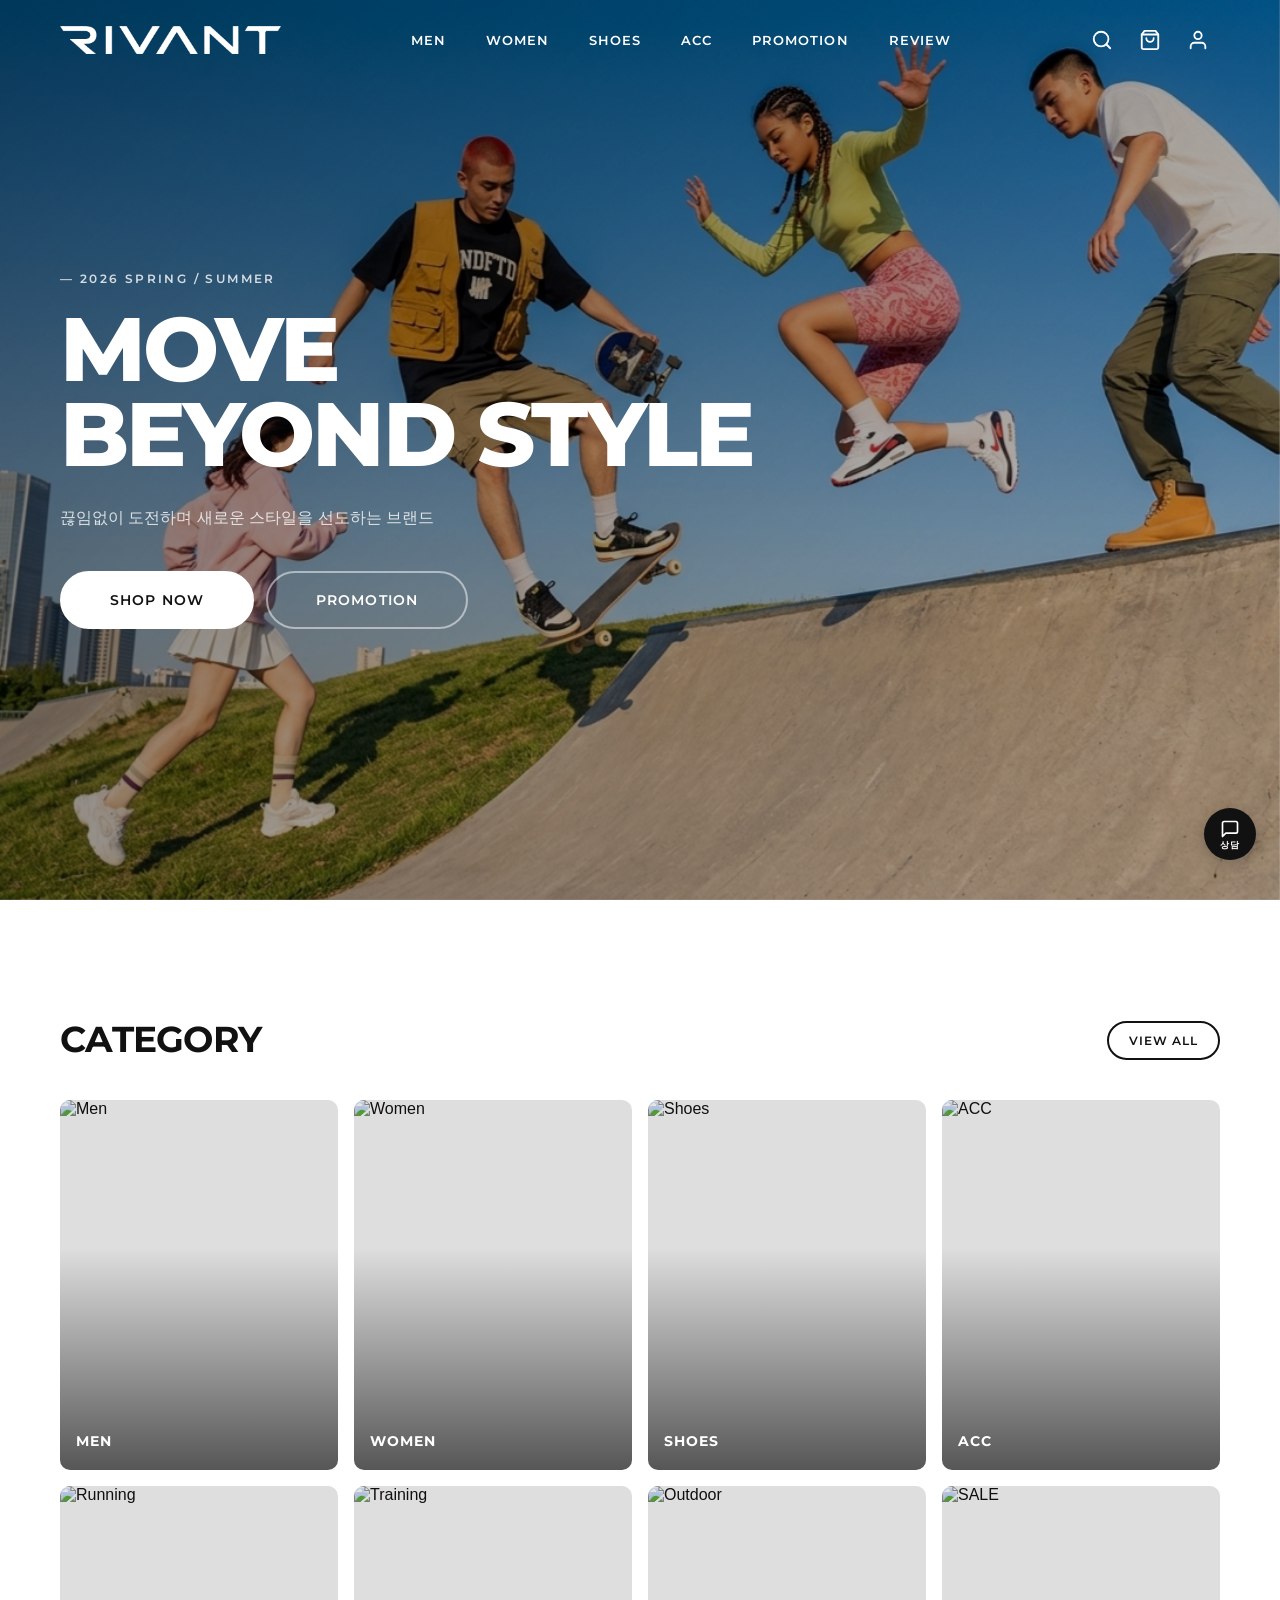
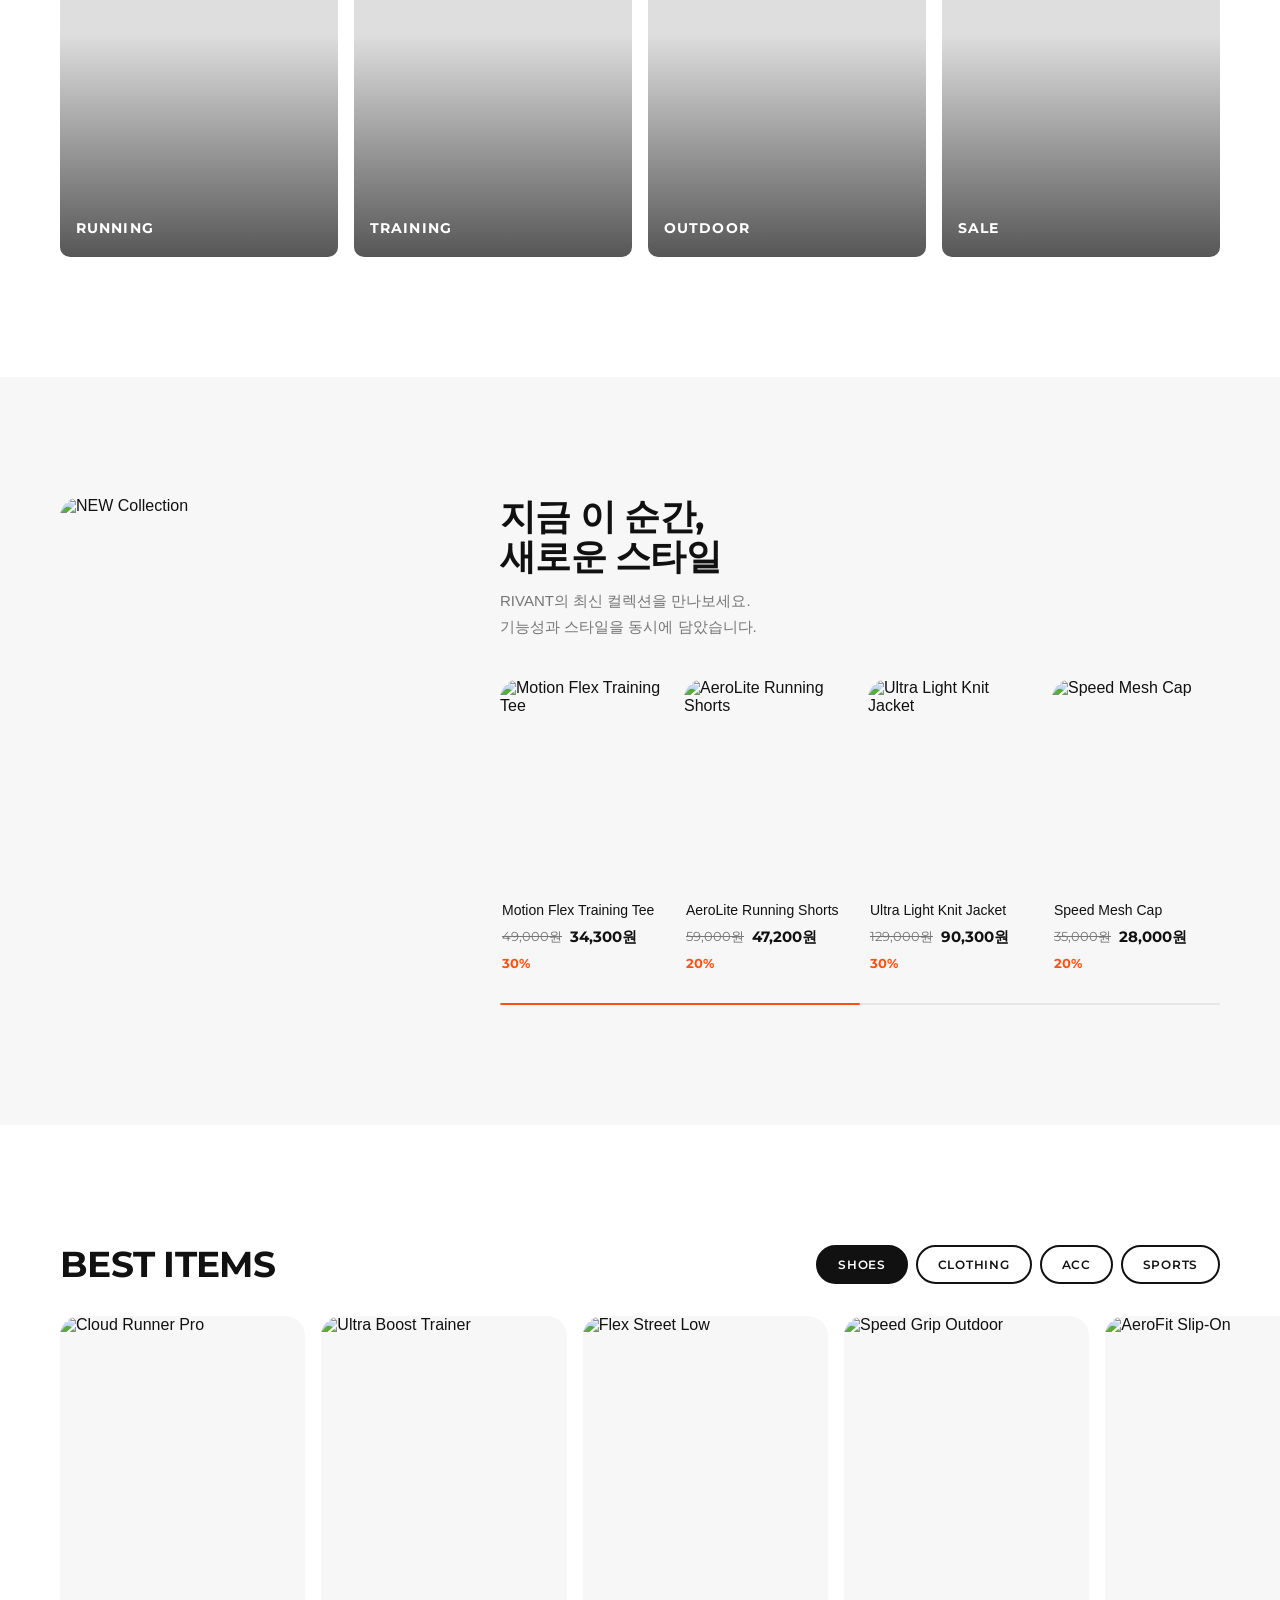
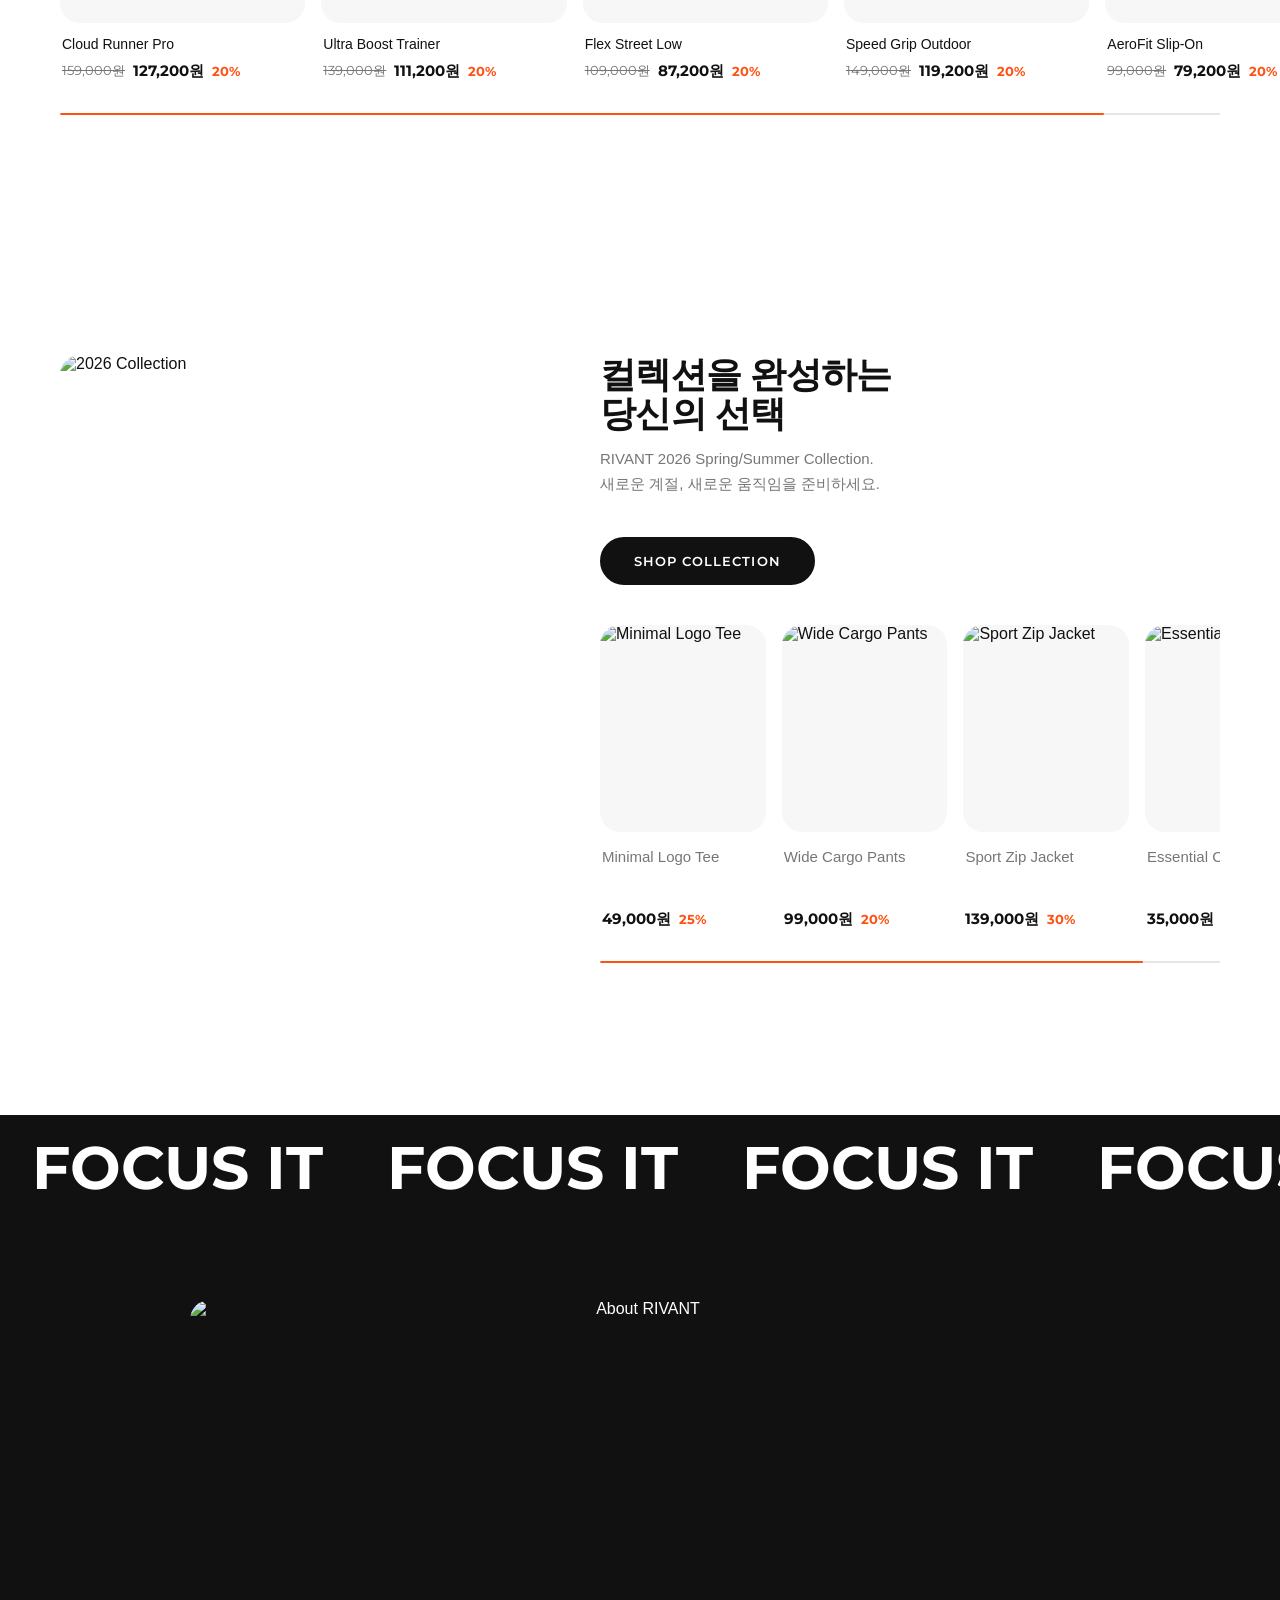
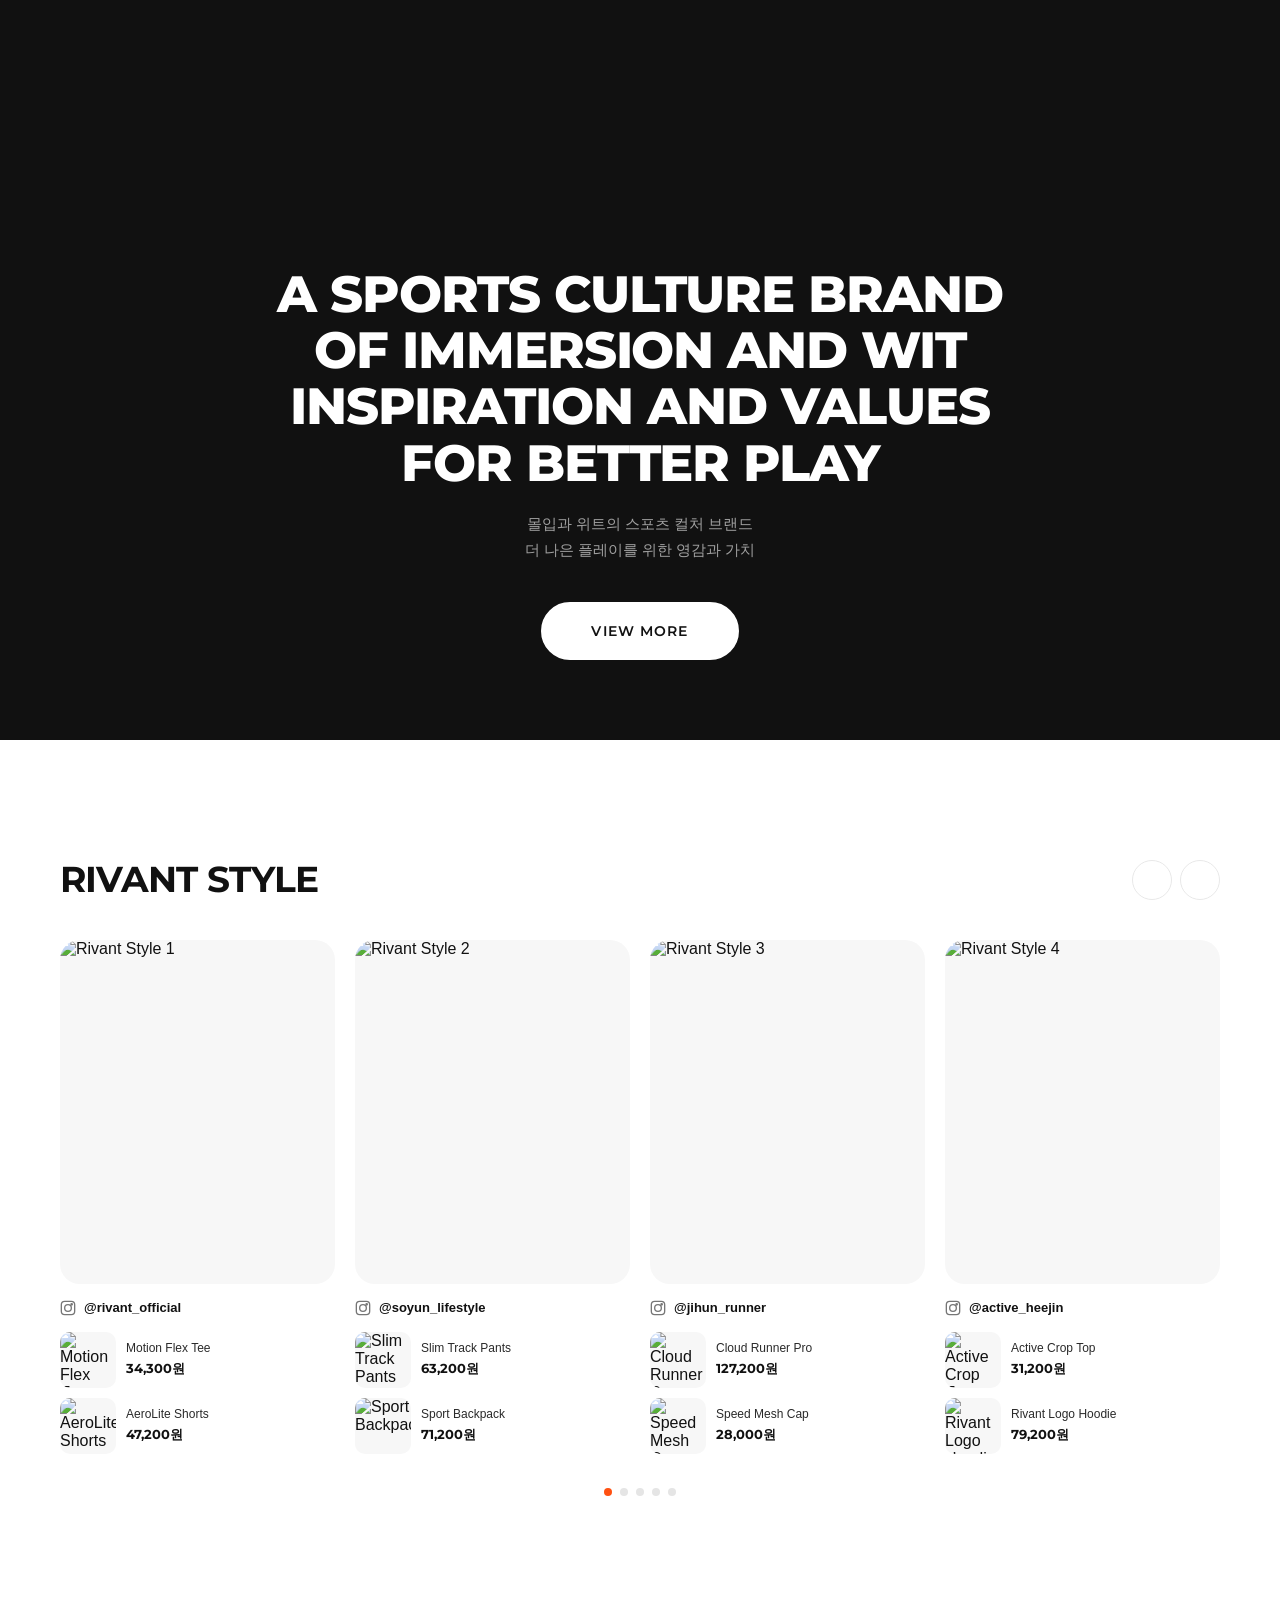
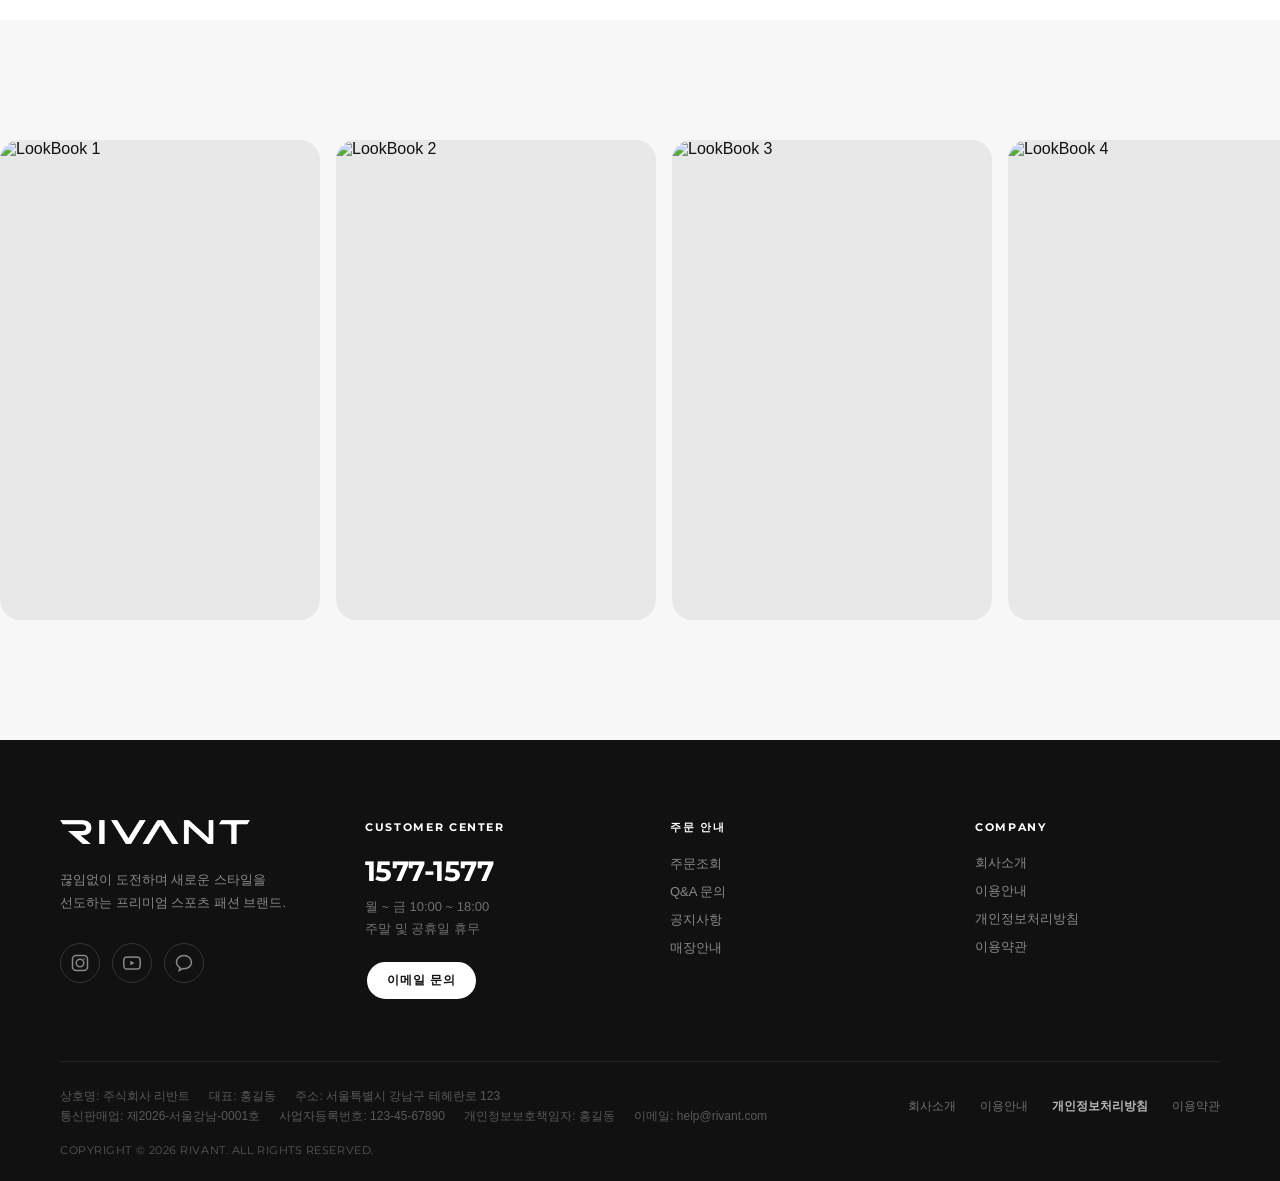
==== commit 7dfeabeb: "feat: 상품 상세/결제/로그인 페이지 완성 및 전체 기능 개선 - product-detail.html: 옵션 클릭 시 상품명·가격 즉시 표시, 장바구니·바로구매 버튼 연결 - " ====
--- a/index.html
+++ b/index.html
@@ -76,11 +76,11 @@
           </div>
           <div class="mega-promos">
             <div class="mega-promo-item">
-              <img src="https://picsum.photos/seed/mega-men1/360/480" alt="Men Promo 1" loading="lazy" />
+              <img src="https://images.unsplash.com/photo-1571019613454-1cb2f99b2d8b?w=360&h=480&fit=crop&auto=format" alt="Men Promo 1" loading="lazy" />
               <span>SS 2026 Collection</span>
             </div>
             <div class="mega-promo-item">
-              <img src="https://picsum.photos/seed/mega-men2/360/480" alt="Men Promo 2" loading="lazy" />
+              <img src="https://images.unsplash.com/photo-1526506118085-60ce8714f8c5?w=360&h=480&fit=crop&auto=format" alt="Men Promo 2" loading="lazy" />
               <span>New Arrivals</span>
             </div>
           </div>
@@ -105,11 +105,11 @@
           </div>
           <div class="mega-promos">
             <div class="mega-promo-item">
-              <img src="https://picsum.photos/seed/mega-women1/360/480" alt="Women Promo 1" loading="lazy" />
+              <img src="https://images.unsplash.com/photo-1571019613576-96e3f4a5bdd5?w=360&h=480&fit=crop&auto=format" alt="Women Promo 1" loading="lazy" />
               <span>SS 2026 Collection</span>
             </div>
             <div class="mega-promo-item">
-              <img src="https://picsum.photos/seed/mega-women2/360/480" alt="Women Promo 2" loading="lazy" />
+              <img src="https://images.unsplash.com/photo-1518611012118-696072aa579a?w=360&h=480&fit=crop&auto=format" alt="Women Promo 2" loading="lazy" />
               <span>Active Wear</span>
             </div>
           </div>
@@ -132,11 +132,11 @@
           </div>
           <div class="mega-promos">
             <div class="mega-promo-item">
-              <img src="https://picsum.photos/seed/mega-acc1/360/480" alt="ACC Promo 1" loading="lazy" />
+              <img src="https://images.unsplash.com/photo-1556906781-9d5b17e20c28?w=360&h=480&fit=crop&auto=format" alt="ACC Promo 1" loading="lazy" />
               <span>ACC Campaign</span>
             </div>
             <div class="mega-promo-item">
-              <img src="https://picsum.photos/seed/mega-acc2/360/480" alt="ACC Promo 2" loading="lazy" />
+              <img src="https://images.unsplash.com/photo-1553062407-98eeb64c6a62?w=360&h=480&fit=crop&auto=format" alt="ACC Promo 2" loading="lazy" />
               <span>Best Picks</span>
             </div>
           </div>
@@ -161,7 +161,7 @@
         <svg width="22" height="22" viewBox="0 0 24 24" fill="none" stroke="currentColor" stroke-width="2" stroke-linecap="round" stroke-linejoin="round"><path d="M6 2L3 6v14a2 2 0 0 0 2 2h14a2 2 0 0 0 2-2V6l-3-4z"/><line x1="3" y1="6" x2="21" y2="6"/><path d="M16 10a4 4 0 0 1-8 0"/></svg>
         <span class="cart-badge" style="display:none">0</span>
       </a>
-      <a href="pages/mypage.html" class="icon-btn" aria-label="마이페이지">
+      <a href="pages/mypage.html" class="icon-btn mypage-link" aria-label="마이페이지" data-mypage="pages/mypage.html">
         <svg width="22" height="22" viewBox="0 0 24 24" fill="none" stroke="currentColor" stroke-width="2" stroke-linecap="round" stroke-linejoin="round"><path d="M20 21v-2a4 4 0 0 0-4-4H8a4 4 0 0 0-4 4v2"/><circle cx="12" cy="7" r="4"/></svg>
       </a>
       <!-- Mobile Menu -->
@@ -203,28 +203,28 @@
         <h4>추천 상품</h4>
         <div class="search-products">
           <div class="product-card">
-            <div class="product-card__img"><img src="https://picsum.photos/seed/sp1/300/375" alt="추천상품" loading="lazy" /></div>
+            <div class="product-card__img"><img src="https://images.unsplash.com/photo-1535615615571-39e84b0462c2?w=300&h=375&fit=crop&auto=format" alt="추천상품" loading="lazy" /></div>
             <div class="product-card__info">
               <p class="product-card__name">Performance Run Shorts</p>
               <div class="product-card__price"><span class="price-sale">59,000원</span></div>
             </div>
           </div>
           <div class="product-card">
-            <div class="product-card__img"><img src="https://picsum.photos/seed/sp2/300/375" alt="추천상품" loading="lazy" /></div>
+            <div class="product-card__img"><img src="https://images.unsplash.com/photo-1556906781-9d5b17e20c28?w=300&h=375&fit=crop&auto=format" alt="추천상품" loading="lazy" /></div>
             <div class="product-card__info">
               <p class="product-card__name">Active Mesh Cap</p>
               <div class="product-card__price"><span class="price-sale">39,000원</span></div>
             </div>
           </div>
           <div class="product-card">
-            <div class="product-card__img"><img src="https://picsum.photos/seed/sp3/300/375" alt="추천상품" loading="lazy" /></div>
+            <div class="product-card__img"><img src="https://images.unsplash.com/photo-1542291026-7eec264c27ff?w=300&h=375&fit=crop&auto=format" alt="추천상품" loading="lazy" /></div>
             <div class="product-card__info">
               <p class="product-card__name">Cloud Runner Shoes</p>
               <div class="product-card__price"><span class="price-sale">129,000원</span></div>
             </div>
           </div>
           <div class="product-card">
-            <div class="product-card__img"><img src="https://picsum.photos/seed/sp4/300/375" alt="추천상품" loading="lazy" /></div>
+            <div class="product-card__img"><img src="https://images.unsplash.com/photo-1516762121226-4751600b6fc4?w=300&h=375&fit=crop&auto=format" alt="추천상품" loading="lazy" /></div>
             <div class="product-card__info">
               <p class="product-card__name">Training Zip-Up</p>
               <div class="product-card__price"><span class="price-sale">89,000원</span></div>
@@ -302,10 +302,6 @@
       <a href="pages/promotion.html" class="btn btn-secondary btn-lg" style="border-color:rgba(255,255,255,0.5);color:#fff;background:transparent">Promotion</a>
     </div>
   </div>
-  <div class="hero__scroll">
-    <span>Scroll</span>
-    <div class="scroll-line"></div>
-  </div>
 </section>
 
 <!-- ==============================
@@ -319,56 +315,56 @@
     </div>
     <div class="category-grid reveal reveal-delay-1">
       <a href="pages/product-list.html?cat=men" class="category-card">
-        <img src="https://picsum.photos/seed/cat-men/600/750" alt="Men" loading="lazy" />
+        <img src="https://images.unsplash.com/photo-1571019613454-1cb2f99b2d8b?w=600&h=750&fit=crop&auto=format" alt="Men" loading="lazy" />
         <div class="category-card__overlay"></div>
         <div class="category-card__name">Men
           <svg width="18" height="18" viewBox="0 0 24 24" fill="none" stroke="currentColor" stroke-width="2.5" stroke-linecap="round" stroke-linejoin="round"><line x1="5" y1="12" x2="19" y2="12"/><polyline points="12 5 19 12 12 19"/></svg>
         </div>
       </a>
       <a href="pages/product-list.html?cat=women" class="category-card">
-        <img src="https://picsum.photos/seed/cat-women/600/750" alt="Women" loading="lazy" />
+        <img src="https://images.unsplash.com/photo-1571019613576-96e3f4a5bdd5?w=600&h=750&fit=crop&auto=format" alt="Women" loading="lazy" />
         <div class="category-card__overlay"></div>
         <div class="category-card__name">Women
           <svg width="18" height="18" viewBox="0 0 24 24" fill="none" stroke="currentColor" stroke-width="2.5" stroke-linecap="round" stroke-linejoin="round"><line x1="5" y1="12" x2="19" y2="12"/><polyline points="12 5 19 12 12 19"/></svg>
         </div>
       </a>
       <a href="pages/product-list.html?cat=shoes" class="category-card">
-        <img src="https://picsum.photos/seed/cat-shoes/600/750" alt="Shoes" loading="lazy" />
+        <img src="https://images.unsplash.com/photo-1542291026-7eec264c27ff?w=600&h=750&fit=crop&auto=format" alt="Shoes" loading="lazy" />
         <div class="category-card__overlay"></div>
         <div class="category-card__name">Shoes
           <svg width="18" height="18" viewBox="0 0 24 24" fill="none" stroke="currentColor" stroke-width="2.5" stroke-linecap="round" stroke-linejoin="round"><line x1="5" y1="12" x2="19" y2="12"/><polyline points="12 5 19 12 12 19"/></svg>
         </div>
       </a>
       <a href="pages/product-list.html?cat=acc" class="category-card">
-        <img src="https://picsum.photos/seed/cat-acc/600/750" alt="ACC" loading="lazy" />
+        <img src="https://images.unsplash.com/photo-1556906781-9d5b17e20c28?w=600&h=750&fit=crop&auto=format" alt="ACC" loading="lazy" />
         <div class="category-card__overlay"></div>
         <div class="category-card__name">ACC
           <svg width="18" height="18" viewBox="0 0 24 24" fill="none" stroke="currentColor" stroke-width="2.5" stroke-linecap="round" stroke-linejoin="round"><line x1="5" y1="12" x2="19" y2="12"/><polyline points="12 5 19 12 12 19"/></svg>
         </div>
       </a>
       <a href="pages/product-list.html?cat=running" class="category-card">
-        <img src="https://picsum.photos/seed/cat-run/600/750" alt="Running" loading="lazy" />
+        <img src="https://images.unsplash.com/photo-1476480862126-209bfaa8edc8?w=600&h=750&fit=crop&auto=format" alt="Running" loading="lazy" />
         <div class="category-card__overlay"></div>
         <div class="category-card__name">Running
           <svg width="18" height="18" viewBox="0 0 24 24" fill="none" stroke="currentColor" stroke-width="2.5" stroke-linecap="round" stroke-linejoin="round"><line x1="5" y1="12" x2="19" y2="12"/><polyline points="12 5 19 12 12 19"/></svg>
         </div>
       </a>
       <a href="pages/product-list.html?cat=training" class="category-card">
-        <img src="https://picsum.photos/seed/cat-train/600/750" alt="Training" loading="lazy" />
+        <img src="https://images.unsplash.com/photo-1534438327276-14e5300c3a48?w=600&h=750&fit=crop&auto=format" alt="Training" loading="lazy" />
         <div class="category-card__overlay"></div>
         <div class="category-card__name">Training
           <svg width="18" height="18" viewBox="0 0 24 24" fill="none" stroke="currentColor" stroke-width="2.5" stroke-linecap="round" stroke-linejoin="round"><line x1="5" y1="12" x2="19" y2="12"/><polyline points="12 5 19 12 12 19"/></svg>
         </div>
       </a>
       <a href="pages/product-list.html?cat=outdoor" class="category-card">
-        <img src="https://picsum.photos/seed/cat-out/600/750" alt="Outdoor" loading="lazy" />
+        <img src="https://images.unsplash.com/photo-1551698618-1dfe5d97d256?w=600&h=750&fit=crop&auto=format" alt="Outdoor" loading="lazy" />
         <div class="category-card__overlay"></div>
         <div class="category-card__name">Outdoor
           <svg width="18" height="18" viewBox="0 0 24 24" fill="none" stroke="currentColor" stroke-width="2.5" stroke-linecap="round" stroke-linejoin="round"><line x1="5" y1="12" x2="19" y2="12"/><polyline points="12 5 19 12 12 19"/></svg>
         </div>
       </a>
       <a href="pages/promotion.html" class="category-card">
-        <img src="https://picsum.photos/seed/cat-sale/600/750" alt="SALE" loading="lazy" />
+        <img src="https://images.unsplash.com/photo-1571008887538-b36bb32f4571?w=600&h=750&fit=crop&auto=format" alt="SALE" loading="lazy" />
         <div class="category-card__overlay"></div>
         <div class="category-card__name">SALE
           <svg width="18" height="18" viewBox="0 0 24 24" fill="none" stroke="currentColor" stroke-width="2.5" stroke-linecap="round" stroke-linejoin="round"><line x1="5" y1="12" x2="19" y2="12"/><polyline points="12 5 19 12 12 19"/></svg>
@@ -385,91 +381,81 @@
   <div class="inner">
     <!-- Left promo image -->
     <div class="new-promo-img reveal">
-      <img src="https://picsum.photos/seed/new-promo/760/960" alt="NEW Collection" loading="lazy" />
+      <img src="https://images.unsplash.com/photo-1571019613454-1cb2f99b2d8b?w=760&h=960&fit=crop&auto=format" alt="NEW Collection" loading="lazy" />
     </div>
     <!-- Right swiper -->
     <div class="new-right">
       <div class="new-header reveal">
-        <span class="flash-title">New Arrivals</span>
         <h2 class="section-title">지금 이 순간,<br/>새로운 스타일</h2>
         <p>RIVANT의 최신 컬렉션을 만나보세요.<br />기능성과 스타일을 동시에 담았습니다.</p>
       </div>
       <!-- Swiper -->
       <div class="swiper new-swiper">
         <div class="swiper-wrapper">
-          <!-- Product cards -->
-          <div class="swiper-slide"><div class="product-card">
+          <div class="swiper-slide"><a href="pages/product-detail.html?id=1" class="product-card">
             <div class="product-card__img">
-              <img src="https://picsum.photos/seed/new1/400/500" alt="상품" class="img-main" loading="lazy" />
-              <img src="https://picsum.photos/seed/new1b/400/500" alt="상품 hover" class="img-hover" loading="lazy" />
-              <span class="product-card__badge">NEW</span>
-              <button class="product-card__wish" aria-label="찜하기"><svg width="18" height="18" viewBox="0 0 24 24" fill="none" stroke="currentColor" stroke-width="2" stroke-linecap="round" stroke-linejoin="round"><path d="M20.84 4.61a5.5 5.5 0 0 0-7.78 0L12 5.67l-1.06-1.06a5.5 5.5 0 0 0-7.78 7.78l1.06 1.06L12 21.23l7.78-7.78 1.06-1.06a5.5 5.5 0 0 0 0-7.78z"/></svg></button>
+              <img src="https://images.unsplash.com/photo-1526506118085-60ce8714f8c5?w=400&h=500&fit=crop&auto=format" alt="Motion Flex Training Tee" class="img-main" loading="lazy" />
+              <img src="https://images.unsplash.com/photo-1534438327276-14e5300c3a48?w=400&h=500&fit=crop&auto=format" alt="" class="img-hover" loading="lazy" />
+              <button class="product-card__wish" onclick="event.preventDefault();this.classList.toggle('active')" aria-label="찜하기"><svg width="18" height="18" viewBox="0 0 24 24" fill="none" stroke="currentColor" stroke-width="2" stroke-linecap="round" stroke-linejoin="round"><path d="M20.84 4.61a5.5 5.5 0 0 0-7.78 0L12 5.67l-1.06-1.06a5.5 5.5 0 0 0-7.78 7.78l1.06 1.06L12 21.23l7.78-7.78 1.06-1.06a5.5 5.5 0 0 0 0-7.78z"/></svg></button>
             </div>
             <div class="product-card__info"><p class="product-card__name">Motion Flex Training Tee</p><div class="product-card__price"><span class="price-original">49,000원</span><span class="price-sale">34,300원</span><span class="price-rate">30%</span></div></div>
-          </div></div>
-          <div class="swiper-slide"><div class="product-card">
+          </a></div>
+          <div class="swiper-slide"><a href="pages/product-detail.html?id=2" class="product-card">
             <div class="product-card__img">
-              <img src="https://picsum.photos/seed/new2/400/500" alt="상품" class="img-main" loading="lazy" />
-              <img src="https://picsum.photos/seed/new2b/400/500" alt="상품 hover" class="img-hover" loading="lazy" />
-              <span class="product-card__badge">NEW</span>
-              <button class="product-card__wish" aria-label="찜하기"><svg width="18" height="18" viewBox="0 0 24 24" fill="none" stroke="currentColor" stroke-width="2" stroke-linecap="round" stroke-linejoin="round"><path d="M20.84 4.61a5.5 5.5 0 0 0-7.78 0L12 5.67l-1.06-1.06a5.5 5.5 0 0 0-7.78 7.78l1.06 1.06L12 21.23l7.78-7.78 1.06-1.06a5.5 5.5 0 0 0 0-7.78z"/></svg></button>
+              <img src="https://images.unsplash.com/photo-1535615615571-39e84b0462c2?w=400&h=500&fit=crop&auto=format" alt="AeroLite Running Shorts" class="img-main" loading="lazy" />
+              <img src="https://images.unsplash.com/photo-1506629082955-511b1aa562c8?w=400&h=500&fit=crop&auto=format" alt="" class="img-hover" loading="lazy" />
+              <button class="product-card__wish" onclick="event.preventDefault();this.classList.toggle('active')" aria-label="찜하기"><svg width="18" height="18" viewBox="0 0 24 24" fill="none" stroke="currentColor" stroke-width="2" stroke-linecap="round" stroke-linejoin="round"><path d="M20.84 4.61a5.5 5.5 0 0 0-7.78 0L12 5.67l-1.06-1.06a5.5 5.5 0 0 0-7.78 7.78l1.06 1.06L12 21.23l7.78-7.78 1.06-1.06a5.5 5.5 0 0 0 0-7.78z"/></svg></button>
             </div>
             <div class="product-card__info"><p class="product-card__name">AeroLite Running Shorts</p><div class="product-card__price"><span class="price-original">59,000원</span><span class="price-sale">47,200원</span><span class="price-rate">20%</span></div></div>
-          </div></div>
-          <div class="swiper-slide"><div class="product-card">
+          </a></div>
+          <div class="swiper-slide"><a href="pages/product-detail.html?id=3" class="product-card">
             <div class="product-card__img">
-              <img src="https://picsum.photos/seed/new3/400/500" alt="상품" class="img-main" loading="lazy" />
-              <img src="https://picsum.photos/seed/new3b/400/500" alt="상품 hover" class="img-hover" loading="lazy" />
-              <span class="product-card__badge">NEW</span>
-              <button class="product-card__wish" aria-label="찜하기"><svg width="18" height="18" viewBox="0 0 24 24" fill="none" stroke="currentColor" stroke-width="2" stroke-linecap="round" stroke-linejoin="round"><path d="M20.84 4.61a5.5 5.5 0 0 0-7.78 0L12 5.67l-1.06-1.06a5.5 5.5 0 0 0-7.78 7.78l1.06 1.06L12 21.23l7.78-7.78 1.06-1.06a5.5 5.5 0 0 0 0-7.78z"/></svg></button>
+              <img src="https://images.unsplash.com/photo-1536922645-f5b92e639e88?w=400&h=500&fit=crop&auto=format" alt="Ultra Light Knit Jacket" class="img-main" loading="lazy" />
+              <img src="https://images.unsplash.com/photo-1516762121226-4751600b6fc4?w=400&h=500&fit=crop&auto=format" alt="" class="img-hover" loading="lazy" />
+              <button class="product-card__wish" onclick="event.preventDefault();this.classList.toggle('active')" aria-label="찜하기"><svg width="18" height="18" viewBox="0 0 24 24" fill="none" stroke="currentColor" stroke-width="2" stroke-linecap="round" stroke-linejoin="round"><path d="M20.84 4.61a5.5 5.5 0 0 0-7.78 0L12 5.67l-1.06-1.06a5.5 5.5 0 0 0-7.78 7.78l1.06 1.06L12 21.23l7.78-7.78 1.06-1.06a5.5 5.5 0 0 0 0-7.78z"/></svg></button>
             </div>
             <div class="product-card__info"><p class="product-card__name">Ultra Light Knit Jacket</p><div class="product-card__price"><span class="price-original">129,000원</span><span class="price-sale">90,300원</span><span class="price-rate">30%</span></div></div>
-          </div></div>
-          <div class="swiper-slide"><div class="product-card">
+          </a></div>
+          <div class="swiper-slide"><a href="pages/product-detail.html?id=4" class="product-card">
             <div class="product-card__img">
-              <img src="https://picsum.photos/seed/new4/400/500" alt="상품" class="img-main" loading="lazy" />
-              <img src="https://picsum.photos/seed/new4b/400/500" alt="상품 hover" class="img-hover" loading="lazy" />
-              <span class="product-card__badge">NEW</span>
-              <button class="product-card__wish" aria-label="찜하기"><svg width="18" height="18" viewBox="0 0 24 24" fill="none" stroke="currentColor" stroke-width="2" stroke-linecap="round" stroke-linejoin="round"><path d="M20.84 4.61a5.5 5.5 0 0 0-7.78 0L12 5.67l-1.06-1.06a5.5 5.5 0 0 0-7.78 7.78l1.06 1.06L12 21.23l7.78-7.78 1.06-1.06a5.5 5.5 0 0 0 0-7.78z"/></svg></button>
+              <img src="https://images.unsplash.com/photo-1556906781-9d5b17e20c28?w=400&h=500&fit=crop&auto=format" alt="Speed Mesh Cap" class="img-main" loading="lazy" />
+              <img src="https://images.unsplash.com/photo-1521369909029-2afed882baee?w=400&h=500&fit=crop&auto=format" alt="" class="img-hover" loading="lazy" />
+              <button class="product-card__wish" onclick="event.preventDefault();this.classList.toggle('active')" aria-label="찜하기"><svg width="18" height="18" viewBox="0 0 24 24" fill="none" stroke="currentColor" stroke-width="2" stroke-linecap="round" stroke-linejoin="round"><path d="M20.84 4.61a5.5 5.5 0 0 0-7.78 0L12 5.67l-1.06-1.06a5.5 5.5 0 0 0-7.78 7.78l1.06 1.06L12 21.23l7.78-7.78 1.06-1.06a5.5 5.5 0 0 0 0-7.78z"/></svg></button>
             </div>
             <div class="product-card__info"><p class="product-card__name">Speed Mesh Cap</p><div class="product-card__price"><span class="price-original">35,000원</span><span class="price-sale">28,000원</span><span class="price-rate">20%</span></div></div>
-          </div></div>
-          <div class="swiper-slide"><div class="product-card">
+          </a></div>
+          <div class="swiper-slide"><a href="pages/product-detail.html?id=5" class="product-card">
             <div class="product-card__img">
-              <img src="https://picsum.photos/seed/new5/400/500" alt="상품" class="img-main" loading="lazy" />
-              <img src="https://picsum.photos/seed/new5b/400/500" alt="상품 hover" class="img-hover" loading="lazy" />
-              <span class="product-card__badge">NEW</span>
-              <button class="product-card__wish" aria-label="찜하기"><svg width="18" height="18" viewBox="0 0 24 24" fill="none" stroke="currentColor" stroke-width="2" stroke-linecap="round" stroke-linejoin="round"><path d="M20.84 4.61a5.5 5.5 0 0 0-7.78 0L12 5.67l-1.06-1.06a5.5 5.5 0 0 0-7.78 7.78l1.06 1.06L12 21.23l7.78-7.78 1.06-1.06a5.5 5.5 0 0 0 0-7.78z"/></svg></button>
+              <img src="https://images.unsplash.com/photo-1506629082955-511b1aa562c8?w=400&h=500&fit=crop&auto=format" alt="Flex Training Pants" class="img-main" loading="lazy" />
+              <img src="https://images.unsplash.com/photo-1535615615571-39e84b0462c2?w=400&h=500&fit=crop&auto=format" alt="" class="img-hover" loading="lazy" />
+              <button class="product-card__wish" onclick="event.preventDefault();this.classList.toggle('active')" aria-label="찜하기"><svg width="18" height="18" viewBox="0 0 24 24" fill="none" stroke="currentColor" stroke-width="2" stroke-linecap="round" stroke-linejoin="round"><path d="M20.84 4.61a5.5 5.5 0 0 0-7.78 0L12 5.67l-1.06-1.06a5.5 5.5 0 0 0-7.78 7.78l1.06 1.06L12 21.23l7.78-7.78 1.06-1.06a5.5 5.5 0 0 0 0-7.78z"/></svg></button>
             </div>
             <div class="product-card__info"><p class="product-card__name">Flex Training Pants</p><div class="product-card__price"><span class="price-original">89,000원</span><span class="price-sale">71,200원</span><span class="price-rate">20%</span></div></div>
-          </div></div>
-          <div class="swiper-slide"><div class="product-card">
+          </a></div>
+          <div class="swiper-slide"><a href="pages/product-detail.html?id=6" class="product-card">
             <div class="product-card__img">
-              <img src="https://picsum.photos/seed/new6/400/500" alt="상품" class="img-main" loading="lazy" />
-              <img src="https://picsum.photos/seed/new6b/400/500" alt="상품 hover" class="img-hover" loading="lazy" />
-              <span class="product-card__badge">NEW</span>
-              <button class="product-card__wish" aria-label="찜하기"><svg width="18" height="18" viewBox="0 0 24 24" fill="none" stroke="currentColor" stroke-width="2" stroke-linecap="round" stroke-linejoin="round"><path d="M20.84 4.61a5.5 5.5 0 0 0-7.78 0L12 5.67l-1.06-1.06a5.5 5.5 0 0 0-7.78 7.78l1.06 1.06L12 21.23l7.78-7.78 1.06-1.06a5.5 5.5 0 0 0 0-7.78z"/></svg></button>
+              <img src="https://images.unsplash.com/photo-1553062407-98eeb64c6a62?w=400&h=500&fit=crop&auto=format" alt="Rivant Sport Bag" class="img-main" loading="lazy" />
+              <img src="https://images.unsplash.com/photo-1553062407-98eeb64c6a62?w=400&h=500&fit=crop&q=50&auto=format" alt="" class="img-hover" loading="lazy" />
+              <button class="product-card__wish" onclick="event.preventDefault();this.classList.toggle('active')" aria-label="찜하기"><svg width="18" height="18" viewBox="0 0 24 24" fill="none" stroke="currentColor" stroke-width="2" stroke-linecap="round" stroke-linejoin="round"><path d="M20.84 4.61a5.5 5.5 0 0 0-7.78 0L12 5.67l-1.06-1.06a5.5 5.5 0 0 0-7.78 7.78l1.06 1.06L12 21.23l7.78-7.78 1.06-1.06a5.5 5.5 0 0 0 0-7.78z"/></svg></button>
             </div>
             <div class="product-card__info"><p class="product-card__name">Rivant Sport Bag</p><div class="product-card__price"><span class="price-original">79,000원</span><span class="price-sale">63,200원</span><span class="price-rate">20%</span></div></div>
-          </div></div>
-          <div class="swiper-slide"><div class="product-card">
+          </a></div>
+          <div class="swiper-slide"><a href="pages/product-detail.html?id=7" class="product-card">
             <div class="product-card__img">
-              <img src="https://picsum.photos/seed/new7/400/500" alt="상품" class="img-main" loading="lazy" />
-              <img src="https://picsum.photos/seed/new7b/400/500" alt="상품 hover" class="img-hover" loading="lazy" />
-              <span class="product-card__badge">NEW</span>
-              <button class="product-card__wish" aria-label="찜하기"><svg width="18" height="18" viewBox="0 0 24 24" fill="none" stroke="currentColor" stroke-width="2" stroke-linecap="round" stroke-linejoin="round"><path d="M20.84 4.61a5.5 5.5 0 0 0-7.78 0L12 5.67l-1.06-1.06a5.5 5.5 0 0 0-7.78 7.78l1.06 1.06L12 21.23l7.78-7.78 1.06-1.06a5.5 5.5 0 0 0 0-7.78z"/></svg></button>
+              <img src="https://images.unsplash.com/photo-1516762121226-4751600b6fc4?w=400&h=500&fit=crop&auto=format" alt="Active Zip Hoodie" class="img-main" loading="lazy" />
+              <img src="https://images.unsplash.com/photo-1536922645-f5b92e639e88?w=400&h=500&fit=crop&auto=format" alt="" class="img-hover" loading="lazy" />
+              <button class="product-card__wish" onclick="event.preventDefault();this.classList.toggle('active')" aria-label="찜하기"><svg width="18" height="18" viewBox="0 0 24 24" fill="none" stroke="currentColor" stroke-width="2" stroke-linecap="round" stroke-linejoin="round"><path d="M20.84 4.61a5.5 5.5 0 0 0-7.78 0L12 5.67l-1.06-1.06a5.5 5.5 0 0 0-7.78 7.78l1.06 1.06L12 21.23l7.78-7.78 1.06-1.06a5.5 5.5 0 0 0 0-7.78z"/></svg></button>
             </div>
             <div class="product-card__info"><p class="product-card__name">Active Zip Hoodie</p><div class="product-card__price"><span class="price-original">99,000원</span><span class="price-sale">69,300원</span><span class="price-rate">30%</span></div></div>
-          </div></div>
-          <div class="swiper-slide"><div class="product-card">
+          </a></div>
+          <div class="swiper-slide"><a href="pages/product-detail.html?id=8" class="product-card">
             <div class="product-card__img">
-              <img src="https://picsum.photos/seed/new8/400/500" alt="상품" class="img-main" loading="lazy" />
-              <img src="https://picsum.photos/seed/new8b/400/500" alt="상품 hover" class="img-hover" loading="lazy" />
-              <span class="product-card__badge">NEW</span>
-              <button class="product-card__wish" aria-label="찜하기"><svg width="18" height="18" viewBox="0 0 24 24" fill="none" stroke="currentColor" stroke-width="2" stroke-linecap="round" stroke-linejoin="round"><path d="M20.84 4.61a5.5 5.5 0 0 0-7.78 0L12 5.67l-1.06-1.06a5.5 5.5 0 0 0-7.78 7.78l1.06 1.06L12 21.23l7.78-7.78 1.06-1.06a5.5 5.5 0 0 0 0-7.78z"/></svg></button>
+              <img src="https://images.unsplash.com/photo-1609743522653-52354461eb27?w=400&h=500&fit=crop&auto=format" alt="Performance Socks 3P" class="img-main" loading="lazy" />
+              <img src="https://images.unsplash.com/photo-1542291026-7eec264c27ff?w=400&h=500&fit=crop&auto=format" alt="" class="img-hover" loading="lazy" />
+              <button class="product-card__wish" onclick="event.preventDefault();this.classList.toggle('active')" aria-label="찜하기"><svg width="18" height="18" viewBox="0 0 24 24" fill="none" stroke="currentColor" stroke-width="2" stroke-linecap="round" stroke-linejoin="round"><path d="M20.84 4.61a5.5 5.5 0 0 0-7.78 0L12 5.67l-1.06-1.06a5.5 5.5 0 0 0-7.78 7.78l1.06 1.06L12 21.23l7.78-7.78 1.06-1.06a5.5 5.5 0 0 0 0-7.78z"/></svg></button>
             </div>
             <div class="product-card__info"><p class="product-card__name">Performance Socks 3P</p><div class="product-card__price"><span class="price-original">22,000원</span><span class="price-sale">15,400원</span><span class="price-rate">30%</span></div></div>
-          </div></div>
+          </a></div>
         </div>
       </div>
       <div class="swiper-progressbar-custom new-progressbar">
@@ -484,15 +470,14 @@
 ============================== -->
 <section class="section section-best">
   <div class="inner">
-    <div class="section-head">
+    <div class="section-head" style="align-items:center">
       <h2 class="section-title reveal">Best Items</h2>
-      <a href="pages/product-list.html" class="btn btn-secondary btn-sm reveal reveal-delay-1">View All</a>
-    </div>
-    <div class="tab-list reveal">
-      <button class="tab-btn active" data-tab="best-shoes">Shoes</button>
-      <button class="tab-btn" data-tab="best-clothing">Clothing</button>
-      <button class="tab-btn" data-tab="best-acc">ACC</button>
-      <button class="tab-btn" data-tab="best-sports">Sports</button>
+      <div class="best-tab-list reveal reveal-delay-1">
+        <button class="tab-btn active" data-tab="best-shoes">Shoes</button>
+        <button class="tab-btn" data-tab="best-clothing">Clothing</button>
+        <button class="tab-btn" data-tab="best-acc">ACC</button>
+        <button class="tab-btn" data-tab="best-sports">Sports</button>
+      </div>
     </div>
 
     <!-- Shoes Panel -->
@@ -500,11 +485,11 @@
       <div class="best-swiper-wrap">
         <div class="swiper best-swiper">
           <div class="swiper-wrapper">
-            <div class="swiper-slide"><div class="product-card"><div class="product-card__img"><img src="https://picsum.photos/seed/bs1/400/500" alt="상품" class="img-main" loading="lazy" /><img src="https://picsum.photos/seed/bs1b/400/500" alt="" class="img-hover" loading="lazy" /><span class="product-card__badge">BEST</span><button class="product-card__wish" aria-label="찜"><svg width="18" height="18" viewBox="0 0 24 24" fill="none" stroke="currentColor" stroke-width="2" stroke-linecap="round" stroke-linejoin="round"><path d="M20.84 4.61a5.5 5.5 0 0 0-7.78 0L12 5.67l-1.06-1.06a5.5 5.5 0 0 0-7.78 7.78l1.06 1.06L12 21.23l7.78-7.78 1.06-1.06a5.5 5.5 0 0 0 0-7.78z"/></svg></button></div><div class="product-card__info"><p class="product-card__name">Cloud Runner Pro</p><div class="product-card__price"><span class="price-original">159,000원</span><span class="price-sale">127,200원</span><span class="price-rate">20%</span></div></div></div></div>
-            <div class="swiper-slide"><div class="product-card"><div class="product-card__img"><img src="https://picsum.photos/seed/bs2/400/500" alt="상품" class="img-main" loading="lazy" /><img src="https://picsum.photos/seed/bs2b/400/500" alt="" class="img-hover" loading="lazy" /><span class="product-card__badge">BEST</span><button class="product-card__wish" aria-label="찜"><svg width="18" height="18" viewBox="0 0 24 24" fill="none" stroke="currentColor" stroke-width="2" stroke-linecap="round" stroke-linejoin="round"><path d="M20.84 4.61a5.5 5.5 0 0 0-7.78 0L12 5.67l-1.06-1.06a5.5 5.5 0 0 0-7.78 7.78l1.06 1.06L12 21.23l7.78-7.78 1.06-1.06a5.5 5.5 0 0 0 0-7.78z"/></svg></button></div><div class="product-card__info"><p class="product-card__name">Ultra Boost Trainer</p><div class="product-card__price"><span class="price-original">139,000원</span><span class="price-sale">111,200원</span><span class="price-rate">20%</span></div></div></div></div>
-            <div class="swiper-slide"><div class="product-card"><div class="product-card__img"><img src="https://picsum.photos/seed/bs3/400/500" alt="상품" class="img-main" loading="lazy" /><img src="https://picsum.photos/seed/bs3b/400/500" alt="" class="img-hover" loading="lazy" /></div><div class="product-card__info"><p class="product-card__name">Flex Street Low</p><div class="product-card__price"><span class="price-original">109,000원</span><span class="price-sale">87,200원</span><span class="price-rate">20%</span></div></div></div></div>
-            <div class="swiper-slide"><div class="product-card"><div class="product-card__img"><img src="https://picsum.photos/seed/bs4/400/500" alt="상품" class="img-main" loading="lazy" /><img src="https://picsum.photos/seed/bs4b/400/500" alt="" class="img-hover" loading="lazy" /></div><div class="product-card__info"><p class="product-card__name">Speed Grip Outdoor</p><div class="product-card__price"><span class="price-original">149,000원</span><span class="price-sale">119,200원</span><span class="price-rate">20%</span></div></div></div></div>
-            <div class="swiper-slide"><div class="product-card"><div class="product-card__img"><img src="https://picsum.photos/seed/bs5/400/500" alt="상품" class="img-main" loading="lazy" /><img src="https://picsum.photos/seed/bs5b/400/500" alt="" class="img-hover" loading="lazy" /></div><div class="product-card__info"><p class="product-card__name">AeroFit Slip-On</p><div class="product-card__price"><span class="price-original">99,000원</span><span class="price-sale">79,200원</span><span class="price-rate">20%</span></div></div></div></div>
+            <div class="swiper-slide"><a href="pages/product-detail.html?id=1" class="product-card"><div class="product-card__img"><img src="https://images.unsplash.com/photo-1542291026-7eec264c27ff?w=400&h=500&fit=crop&auto=format" alt="Cloud Runner Pro" class="img-main" loading="lazy" /><img src="https://images.unsplash.com/photo-1491553895911-0055eca6402d?w=400&h=500&fit=crop&auto=format" alt="" class="img-hover" loading="lazy" /><button class="product-card__wish" onclick="event.preventDefault();this.classList.toggle('active')" aria-label="찜"><svg width="18" height="18" viewBox="0 0 24 24" fill="none" stroke="currentColor" stroke-width="2" stroke-linecap="round" stroke-linejoin="round"><path d="M20.84 4.61a5.5 5.5 0 0 0-7.78 0L12 5.67l-1.06-1.06a5.5 5.5 0 0 0-7.78 7.78l1.06 1.06L12 21.23l7.78-7.78 1.06-1.06a5.5 5.5 0 0 0 0-7.78z"/></svg></button></div><div class="product-card__info"><p class="product-card__name">Cloud Runner Pro</p><div class="product-card__price"><span class="price-original">159,000원</span><span class="price-sale">127,200원</span><span class="price-rate">20%</span></div></div></a></div>
+            <div class="swiper-slide"><a href="pages/product-detail.html?id=2" class="product-card"><div class="product-card__img"><img src="https://images.unsplash.com/photo-1491553895911-0055eca6402d?w=400&h=500&fit=crop&auto=format" alt="Ultra Boost Trainer" class="img-main" loading="lazy" /><img src="https://images.unsplash.com/photo-1542291026-7eec264c27ff?w=400&h=500&fit=crop&auto=format" alt="" class="img-hover" loading="lazy" /><button class="product-card__wish" onclick="event.preventDefault();this.classList.toggle('active')" aria-label="찜"><svg width="18" height="18" viewBox="0 0 24 24" fill="none" stroke="currentColor" stroke-width="2" stroke-linecap="round" stroke-linejoin="round"><path d="M20.84 4.61a5.5 5.5 0 0 0-7.78 0L12 5.67l-1.06-1.06a5.5 5.5 0 0 0-7.78 7.78l1.06 1.06L12 21.23l7.78-7.78 1.06-1.06a5.5 5.5 0 0 0 0-7.78z"/></svg></button></div><div class="product-card__info"><p class="product-card__name">Ultra Boost Trainer</p><div class="product-card__price"><span class="price-original">139,000원</span><span class="price-sale">111,200원</span><span class="price-rate">20%</span></div></div></a></div>
+            <div class="swiper-slide"><a href="pages/product-detail.html?id=3" class="product-card"><div class="product-card__img"><img src="https://images.unsplash.com/photo-1542291026-7eec264c27ff?w=400&h=500&fit=crop&q=60&auto=format" alt="Flex Street Low" class="img-main" loading="lazy" /><img src="https://images.unsplash.com/photo-1491553895911-0055eca6402d?w=400&h=500&fit=crop&q=60&auto=format" alt="" class="img-hover" loading="lazy" /></div><div class="product-card__info"><p class="product-card__name">Flex Street Low</p><div class="product-card__price"><span class="price-original">109,000원</span><span class="price-sale">87,200원</span><span class="price-rate">20%</span></div></div></a></div>
+            <div class="swiper-slide"><a href="pages/product-detail.html?id=4" class="product-card"><div class="product-card__img"><img src="https://images.unsplash.com/photo-1551698618-1dfe5d97d256?w=400&h=500&fit=crop&auto=format" alt="Speed Grip Outdoor" class="img-main" loading="lazy" /><img src="https://images.unsplash.com/photo-1542291026-7eec264c27ff?w=400&h=500&fit=crop&q=40&auto=format" alt="" class="img-hover" loading="lazy" /></div><div class="product-card__info"><p class="product-card__name">Speed Grip Outdoor</p><div class="product-card__price"><span class="price-original">149,000원</span><span class="price-sale">119,200원</span><span class="price-rate">20%</span></div></div></a></div>
+            <div class="swiper-slide"><a href="pages/product-detail.html?id=5" class="product-card"><div class="product-card__img"><img src="https://images.unsplash.com/photo-1491553895911-0055eca6402d?w=400&h=500&fit=crop&q=60&auto=format" alt="AeroFit Slip-On" class="img-main" loading="lazy" /><img src="https://images.unsplash.com/photo-1542291026-7eec264c27ff?w=400&h=500&fit=crop&q=80&auto=format" alt="" class="img-hover" loading="lazy" /></div><div class="product-card__info"><p class="product-card__name">AeroFit Slip-On</p><div class="product-card__price"><span class="price-original">99,000원</span><span class="price-sale">79,200원</span><span class="price-rate">20%</span></div></div></a></div>
           </div>
         </div>
       </div>
@@ -516,11 +501,11 @@
       <div class="best-swiper-wrap">
         <div class="swiper best-swiper">
           <div class="swiper-wrapper">
-            <div class="swiper-slide"><div class="product-card"><div class="product-card__img"><img src="https://picsum.photos/seed/bc1/400/500" alt="상품" class="img-main" loading="lazy" /><img src="https://picsum.photos/seed/bc1b/400/500" alt="" class="img-hover" loading="lazy" /><span class="product-card__badge">BEST</span></div><div class="product-card__info"><p class="product-card__name">Motion Dry Tee</p><div class="product-card__price"><span class="price-original">45,000원</span><span class="price-sale">36,000원</span><span class="price-rate">20%</span></div></div></div></div>
-            <div class="swiper-slide"><div class="product-card"><div class="product-card__img"><img src="https://picsum.photos/seed/bc2/400/500" alt="상품" class="img-main" loading="lazy" /><img src="https://picsum.photos/seed/bc2b/400/500" alt="" class="img-hover" loading="lazy" /></div><div class="product-card__info"><p class="product-card__name">Slim Fit Track Pants</p><div class="product-card__price"><span class="price-original">79,000원</span><span class="price-sale">63,200원</span><span class="price-rate">20%</span></div></div></div></div>
-            <div class="swiper-slide"><div class="product-card"><div class="product-card__img"><img src="https://picsum.photos/seed/bc3/400/500" alt="상품" class="img-main" loading="lazy" /><img src="https://picsum.photos/seed/bc3b/400/500" alt="" class="img-hover" loading="lazy" /></div><div class="product-card__info"><p class="product-card__name">Rivant Logo Hoodie</p><div class="product-card__price"><span class="price-original">99,000원</span><span class="price-sale">79,200원</span><span class="price-rate">20%</span></div></div></div></div>
-            <div class="swiper-slide"><div class="product-card"><div class="product-card__img"><img src="https://picsum.photos/seed/bc4/400/500" alt="상품" class="img-main" loading="lazy" /><img src="https://picsum.photos/seed/bc4b/400/500" alt="" class="img-hover" loading="lazy" /></div><div class="product-card__info"><p class="product-card__name">Active Crop Top</p><div class="product-card__price"><span class="price-original">39,000원</span><span class="price-sale">31,200원</span><span class="price-rate">20%</span></div></div></div></div>
-            <div class="swiper-slide"><div class="product-card"><div class="product-card__img"><img src="https://picsum.photos/seed/bc5/400/500" alt="상품" class="img-main" loading="lazy" /><img src="https://picsum.photos/seed/bc5b/400/500" alt="" class="img-hover" loading="lazy" /></div><div class="product-card__info"><p class="product-card__name">Wind Breaker Jacket</p><div class="product-card__price"><span class="price-original">159,000원</span><span class="price-sale">127,200원</span><span class="price-rate">20%</span></div></div></div></div>
+            <div class="swiper-slide"><a href="pages/product-detail.html?id=1" class="product-card"><div class="product-card__img"><img src="https://images.unsplash.com/photo-1526506118085-60ce8714f8c5?w=400&h=500&fit=crop&auto=format" alt="Motion Dry Tee" class="img-main" loading="lazy" /><img src="https://images.unsplash.com/photo-1534438327276-14e5300c3a48?w=400&h=500&fit=crop&auto=format" alt="" class="img-hover" loading="lazy" /></div><div class="product-card__info"><p class="product-card__name">Motion Dry Tee</p><div class="product-card__price"><span class="price-original">45,000원</span><span class="price-sale">36,000원</span><span class="price-rate">20%</span></div></div></a></div>
+            <div class="swiper-slide"><a href="pages/product-detail.html?id=5" class="product-card"><div class="product-card__img"><img src="https://images.unsplash.com/photo-1506629082955-511b1aa562c8?w=400&h=500&fit=crop&auto=format" alt="Slim Fit Track Pants" class="img-main" loading="lazy" /><img src="https://images.unsplash.com/photo-1535615615571-39e84b0462c2?w=400&h=500&fit=crop&auto=format" alt="" class="img-hover" loading="lazy" /></div><div class="product-card__info"><p class="product-card__name">Slim Fit Track Pants</p><div class="product-card__price"><span class="price-original">79,000원</span><span class="price-sale">63,200원</span><span class="price-rate">20%</span></div></div></a></div>
+            <div class="swiper-slide"><a href="pages/product-detail.html?id=7" class="product-card"><div class="product-card__img"><img src="https://images.unsplash.com/photo-1516762121226-4751600b6fc4?w=400&h=500&fit=crop&auto=format" alt="Rivant Logo Hoodie" class="img-main" loading="lazy" /><img src="https://images.unsplash.com/photo-1536922645-f5b92e639e88?w=400&h=500&fit=crop&auto=format" alt="" class="img-hover" loading="lazy" /></div><div class="product-card__info"><p class="product-card__name">Rivant Logo Hoodie</p><div class="product-card__price"><span class="price-original">99,000원</span><span class="price-sale">79,200원</span><span class="price-rate">20%</span></div></div></a></div>
+            <div class="swiper-slide"><a href="pages/product-detail.html?id=2" class="product-card"><div class="product-card__img"><img src="https://images.unsplash.com/photo-1571019613576-96e3f4a5bdd5?w=400&h=500&fit=crop&auto=format" alt="Active Crop Top" class="img-main" loading="lazy" /><img src="https://images.unsplash.com/photo-1518611012118-696072aa579a?w=400&h=500&fit=crop&auto=format" alt="" class="img-hover" loading="lazy" /></div><div class="product-card__info"><p class="product-card__name">Active Crop Top</p><div class="product-card__price"><span class="price-original">39,000원</span><span class="price-sale">31,200원</span><span class="price-rate">20%</span></div></div></a></div>
+            <div class="swiper-slide"><a href="pages/product-detail.html?id=3" class="product-card"><div class="product-card__img"><img src="https://images.unsplash.com/photo-1536922645-f5b92e639e88?w=400&h=500&fit=crop&auto=format" alt="Wind Breaker Jacket" class="img-main" loading="lazy" /><img src="https://images.unsplash.com/photo-1516762121226-4751600b6fc4?w=400&h=500&fit=crop&auto=format" alt="" class="img-hover" loading="lazy" /></div><div class="product-card__info"><p class="product-card__name">Wind Breaker Jacket</p><div class="product-card__price"><span class="price-original">159,000원</span><span class="price-sale">127,200원</span><span class="price-rate">20%</span></div></div></a></div>
           </div>
         </div>
       </div>
@@ -532,10 +517,10 @@
       <div class="best-swiper-wrap">
         <div class="swiper best-swiper">
           <div class="swiper-wrapper">
-            <div class="swiper-slide"><div class="product-card"><div class="product-card__img"><img src="https://picsum.photos/seed/ba1/400/500" alt="상품" class="img-main" loading="lazy" /><img src="https://picsum.photos/seed/ba1b/400/500" alt="" class="img-hover" loading="lazy" /><span class="product-card__badge">BEST</span></div><div class="product-card__info"><p class="product-card__name">Sport Backpack 25L</p><div class="product-card__price"><span class="price-original">89,000원</span><span class="price-sale">71,200원</span><span class="price-rate">20%</span></div></div></div></div>
-            <div class="swiper-slide"><div class="product-card"><div class="product-card__img"><img src="https://picsum.photos/seed/ba2/400/500" alt="상품" class="img-main" loading="lazy" /><img src="https://picsum.photos/seed/ba2b/400/500" alt="" class="img-hover" loading="lazy" /></div><div class="product-card__info"><p class="product-card__name">Rivant Active Cap</p><div class="product-card__price"><span class="price-original">35,000원</span><span class="price-sale">28,000원</span><span class="price-rate">20%</span></div></div></div></div>
-            <div class="swiper-slide"><div class="product-card"><div class="product-card__img"><img src="https://picsum.photos/seed/ba3/400/500" alt="상품" class="img-main" loading="lazy" /><img src="https://picsum.photos/seed/ba3b/400/500" alt="" class="img-hover" loading="lazy" /></div><div class="product-card__info"><p class="product-card__name">Compression Socks 5P</p><div class="product-card__price"><span class="price-original">25,000원</span><span class="price-sale">20,000원</span><span class="price-rate">20%</span></div></div></div></div>
-            <div class="swiper-slide"><div class="product-card"><div class="product-card__img"><img src="https://picsum.photos/seed/ba4/400/500" alt="상품" class="img-main" loading="lazy" /><img src="https://picsum.photos/seed/ba4b/400/500" alt="" class="img-hover" loading="lazy" /></div><div class="product-card__info"><p class="product-card__name">Water Bottle 1L</p><div class="product-card__price"><span class="price-original">32,000원</span><span class="price-sale">25,600원</span><span class="price-rate">20%</span></div></div></div></div>
+            <div class="swiper-slide"><a href="pages/product-detail.html?id=6" class="product-card"><div class="product-card__img"><img src="https://images.unsplash.com/photo-1553062407-98eeb64c6a62?w=400&h=500&fit=crop&auto=format" alt="Sport Backpack 25L" class="img-main" loading="lazy" /><img src="https://images.unsplash.com/photo-1553062407-98eeb64c6a62?w=400&h=500&fit=crop&q=60&auto=format" alt="" class="img-hover" loading="lazy" /></div><div class="product-card__info"><p class="product-card__name">Sport Backpack 25L</p><div class="product-card__price"><span class="price-original">89,000원</span><span class="price-sale">71,200원</span><span class="price-rate">20%</span></div></div></a></div>
+            <div class="swiper-slide"><a href="pages/product-detail.html?id=4" class="product-card"><div class="product-card__img"><img src="https://images.unsplash.com/photo-1556906781-9d5b17e20c28?w=400&h=500&fit=crop&auto=format" alt="Rivant Active Cap" class="img-main" loading="lazy" /><img src="https://images.unsplash.com/photo-1521369909029-2afed882baee?w=400&h=500&fit=crop&auto=format" alt="" class="img-hover" loading="lazy" /></div><div class="product-card__info"><p class="product-card__name">Rivant Active Cap</p><div class="product-card__price"><span class="price-original">35,000원</span><span class="price-sale">28,000원</span><span class="price-rate">20%</span></div></div></a></div>
+            <div class="swiper-slide"><a href="pages/product-detail.html?id=8" class="product-card"><div class="product-card__img"><img src="https://images.unsplash.com/photo-1609743522653-52354461eb27?w=400&h=500&fit=crop&auto=format" alt="Compression Socks 5P" class="img-main" loading="lazy" /><img src="https://images.unsplash.com/photo-1609743522653-52354461eb27?w=400&h=500&fit=crop&q=60&auto=format" alt="" class="img-hover" loading="lazy" /></div><div class="product-card__info"><p class="product-card__name">Compression Socks 5P</p><div class="product-card__price"><span class="price-original">25,000원</span><span class="price-sale">20,000원</span><span class="price-rate">20%</span></div></div></a></div>
+            <div class="swiper-slide"><a href="pages/product-detail.html?id=9" class="product-card"><div class="product-card__img"><img src="https://images.unsplash.com/photo-1553062407-98eeb64c6a62?w=400&h=500&fit=crop&q=80&auto=format" alt="Water Bottle 1L" class="img-main" loading="lazy" /><img src="https://images.unsplash.com/photo-1553062407-98eeb64c6a62?w=400&h=500&fit=crop&q=40&auto=format" alt="" class="img-hover" loading="lazy" /></div><div class="product-card__info"><p class="product-card__name">Water Bottle 1L</p><div class="product-card__price"><span class="price-original">32,000원</span><span class="price-sale">25,600원</span><span class="price-rate">20%</span></div></div></a></div>
           </div>
         </div>
       </div>
@@ -547,10 +532,10 @@
       <div class="best-swiper-wrap">
         <div class="swiper best-swiper">
           <div class="swiper-wrapper">
-            <div class="swiper-slide"><div class="product-card"><div class="product-card__img"><img src="https://picsum.photos/seed/bsp1/400/500" alt="상품" class="img-main" loading="lazy" /><img src="https://picsum.photos/seed/bsp1b/400/500" alt="" class="img-hover" loading="lazy" /><span class="product-card__badge">BEST</span></div><div class="product-card__info"><p class="product-card__name">Running Set (Top+Bottom)</p><div class="product-card__price"><span class="price-original">130,000원</span><span class="price-sale">104,000원</span><span class="price-rate">20%</span></div></div></div></div>
-            <div class="swiper-slide"><div class="product-card"><div class="product-card__img"><img src="https://picsum.photos/seed/bsp2/400/500" alt="상품" class="img-main" loading="lazy" /><img src="https://picsum.photos/seed/bsp2b/400/500" alt="" class="img-hover" loading="lazy" /></div><div class="product-card__info"><p class="product-card__name">Yoga Set Women</p><div class="product-card__price"><span class="price-original">110,000원</span><span class="price-sale">88,000원</span><span class="price-rate">20%</span></div></div></div></div>
-            <div class="swiper-slide"><div class="product-card"><div class="product-card__img"><img src="https://picsum.photos/seed/bsp3/400/500" alt="상품" class="img-main" loading="lazy" /><img src="https://picsum.photos/seed/bsp3b/400/500" alt="" class="img-hover" loading="lazy" /></div><div class="product-card__info"><p class="product-card__name">Tennis Polo Shirt</p><div class="product-card__price"><span class="price-original">75,000원</span><span class="price-sale">60,000원</span><span class="price-rate">20%</span></div></div></div></div>
-            <div class="swiper-slide"><div class="product-card"><div class="product-card__img"><img src="https://picsum.photos/seed/bsp4/400/500" alt="상품" class="img-main" loading="lazy" /><img src="https://picsum.photos/seed/bsp4b/400/500" alt="" class="img-hover" loading="lazy" /></div><div class="product-card__info"><p class="product-card__name">Futsal Training Kit</p><div class="product-card__price"><span class="price-original">95,000원</span><span class="price-sale">76,000원</span><span class="price-rate">20%</span></div></div></div></div>
+            <div class="swiper-slide"><a href="pages/product-detail.html?id=1" class="product-card"><div class="product-card__img"><img src="https://images.unsplash.com/photo-1571019613454-1cb2f99b2d8b?w=400&h=500&fit=crop&auto=format" alt="Running Set" class="img-main" loading="lazy" /><img src="https://images.unsplash.com/photo-1476480862126-209bfaa8edc8?w=400&h=500&fit=crop&auto=format" alt="" class="img-hover" loading="lazy" /></div><div class="product-card__info"><p class="product-card__name">Running Set (Top+Bottom)</p><div class="product-card__price"><span class="price-original">130,000원</span><span class="price-sale">104,000원</span><span class="price-rate">20%</span></div></div></a></div>
+            <div class="swiper-slide"><a href="pages/product-detail.html?id=2" class="product-card"><div class="product-card__img"><img src="https://images.unsplash.com/photo-1518611012118-696072aa579a?w=400&h=500&fit=crop&auto=format" alt="Yoga Set Women" class="img-main" loading="lazy" /><img src="https://images.unsplash.com/photo-1571019613576-96e3f4a5bdd5?w=400&h=500&fit=crop&auto=format" alt="" class="img-hover" loading="lazy" /></div><div class="product-card__info"><p class="product-card__name">Yoga Set Women</p><div class="product-card__price"><span class="price-original">110,000원</span><span class="price-sale">88,000원</span><span class="price-rate">20%</span></div></div></a></div>
+            <div class="swiper-slide"><a href="pages/product-detail.html?id=3" class="product-card"><div class="product-card__img"><img src="https://images.unsplash.com/photo-1534438327276-14e5300c3a48?w=400&h=500&fit=crop&auto=format" alt="Tennis Polo Shirt" class="img-main" loading="lazy" /><img src="https://images.unsplash.com/photo-1526506118085-60ce8714f8c5?w=400&h=500&fit=crop&auto=format" alt="" class="img-hover" loading="lazy" /></div><div class="product-card__info"><p class="product-card__name">Tennis Polo Shirt</p><div class="product-card__price"><span class="price-original">75,000원</span><span class="price-sale">60,000원</span><span class="price-rate">20%</span></div></div></a></div>
+            <div class="swiper-slide"><a href="pages/product-detail.html?id=4" class="product-card"><div class="product-card__img"><img src="https://images.unsplash.com/photo-1571008887538-b36bb32f4571?w=400&h=500&fit=crop&auto=format" alt="Futsal Training Kit" class="img-main" loading="lazy" /><img src="https://images.unsplash.com/photo-1571019613454-1cb2f99b2d8b?w=400&h=500&fit=crop&auto=format" alt="" class="img-hover" loading="lazy" /></div><div class="product-card__info"><p class="product-card__name">Futsal Training Kit</p><div class="product-card__price"><span class="price-original">95,000원</span><span class="price-sale">76,000원</span><span class="price-rate">20%</span></div></div></a></div>
           </div>
         </div>
       </div>
@@ -564,25 +549,24 @@
 ============================== -->
 <section class="section section-collection">
   <div class="inner">
-    <div class="collection-left reveal">
-      <span class="flash-title">SS 2026</span>
-      <h2 class="section-title" style="color:var(--white)">컬렉션을 완성하는<br/>당신의 선택</h2>
+    <div class="collection-right reveal">
+      <img src="https://images.unsplash.com/photo-1571019613576-96e3f4a5bdd5?w=960&h=1200&fit=crop&auto=format" alt="2026 Collection" loading="lazy" />
+    </div>
+    <div class="collection-left reveal reveal-delay-2">
+      <h2 class="section-title">컬렉션을 완성하는<br/>당신의 선택</h2>
       <p>RIVANT 2026 Spring/Summer Collection.<br />새로운 계절, 새로운 움직임을 준비하세요.</p>
-      <a href="pages/product-list.html" class="btn btn-white" style="display:inline-flex">Shop Collection</a>
+      <a href="pages/product-list.html" class="btn btn-primary" style="display:inline-flex">Shop Collection</a>
       <div style="margin-top:40px">
         <div class="swiper collection-swiper">
           <div class="swiper-wrapper">
-            <div class="swiper-slide"><div class="product-card"><div class="product-card__img"><img src="https://picsum.photos/seed/col1/400/500" alt="상품" class="img-main" loading="lazy" /><img src="https://picsum.photos/seed/col1b/400/500" alt="" class="img-hover" loading="lazy" /></div><div class="product-card__info"><p class="product-card__name" style="color:var(--white)">Minimal Logo Tee</p><div class="product-card__price"><span class="price-sale" style="color:rgba(255,255,255,0.9)">49,000원</span><span class="price-rate">25%</span></div></div></div></div>
-            <div class="swiper-slide"><div class="product-card"><div class="product-card__img"><img src="https://picsum.photos/seed/col2/400/500" alt="상품" class="img-main" loading="lazy" /><img src="https://picsum.photos/seed/col2b/400/500" alt="" class="img-hover" loading="lazy" /></div><div class="product-card__info"><p class="product-card__name" style="color:var(--white)">Wide Cargo Pants</p><div class="product-card__price"><span class="price-sale" style="color:rgba(255,255,255,0.9)">99,000원</span><span class="price-rate">20%</span></div></div></div></div>
-            <div class="swiper-slide"><div class="product-card"><div class="product-card__img"><img src="https://picsum.photos/seed/col3/400/500" alt="상품" class="img-main" loading="lazy" /><img src="https://picsum.photos/seed/col3b/400/500" alt="" class="img-hover" loading="lazy" /></div><div class="product-card__info"><p class="product-card__name" style="color:var(--white)">Sport Zip Jacket</p><div class="product-card__price"><span class="price-sale" style="color:rgba(255,255,255,0.9)">139,000원</span><span class="price-rate">30%</span></div></div></div></div>
-            <div class="swiper-slide"><div class="product-card"><div class="product-card__img"><img src="https://picsum.photos/seed/col4/400/500" alt="상품" class="img-main" loading="lazy" /><img src="https://picsum.photos/seed/col4b/400/500" alt="" class="img-hover" loading="lazy" /></div><div class="product-card__info"><p class="product-card__name" style="color:var(--white)">Essential Cap</p><div class="product-card__price"><span class="price-sale" style="color:rgba(255,255,255,0.9)">35,000원</span><span class="price-rate">20%</span></div></div></div></div>
-          </div>
-        </div>
-        <div class="swiper-progressbar-custom collection-progressbar" style="background:rgba(255,255,255,0.15)"><div class="swiper-progressbar-fill"></div></div>
-      </div>
-    </div>
-    <div class="collection-right reveal reveal-delay-2">
-      <img src="https://picsum.photos/seed/col-main/960/1200" alt="2026 Collection" loading="lazy" />
+            <div class="swiper-slide"><a href="pages/product-detail.html?id=1" class="product-card"><div class="product-card__img"><img src="https://images.unsplash.com/photo-1526506118085-60ce8714f8c5?w=400&h=500&fit=crop&auto=format" alt="Minimal Logo Tee" class="img-main" loading="lazy" /><img src="https://images.unsplash.com/photo-1534438327276-14e5300c3a48?w=400&h=500&fit=crop&auto=format" alt="" class="img-hover" loading="lazy" /></div><div class="product-card__info"><p class="product-card__name">Minimal Logo Tee</p><div class="product-card__price"><span class="price-sale">49,000원</span><span class="price-rate">25%</span></div></div></a></div>
+            <div class="swiper-slide"><a href="pages/product-detail.html?id=5" class="product-card"><div class="product-card__img"><img src="https://images.unsplash.com/photo-1506629082955-511b1aa562c8?w=400&h=500&fit=crop&auto=format" alt="Wide Cargo Pants" class="img-main" loading="lazy" /><img src="https://images.unsplash.com/photo-1535615615571-39e84b0462c2?w=400&h=500&fit=crop&auto=format" alt="" class="img-hover" loading="lazy" /></div><div class="product-card__info"><p class="product-card__name">Wide Cargo Pants</p><div class="product-card__price"><span class="price-sale">99,000원</span><span class="price-rate">20%</span></div></div></a></div>
+            <div class="swiper-slide"><a href="pages/product-detail.html?id=3" class="product-card"><div class="product-card__img"><img src="https://images.unsplash.com/photo-1536922645-f5b92e639e88?w=400&h=500&fit=crop&auto=format" alt="Sport Zip Jacket" class="img-main" loading="lazy" /><img src="https://images.unsplash.com/photo-1516762121226-4751600b6fc4?w=400&h=500&fit=crop&auto=format" alt="" class="img-hover" loading="lazy" /></div><div class="product-card__info"><p class="product-card__name">Sport Zip Jacket</p><div class="product-card__price"><span class="price-sale">139,000원</span><span class="price-rate">30%</span></div></div></a></div>
+            <div class="swiper-slide"><a href="pages/product-detail.html?id=4" class="product-card"><div class="product-card__img"><img src="https://images.unsplash.com/photo-1556906781-9d5b17e20c28?w=400&h=500&fit=crop&auto=format" alt="Essential Cap" class="img-main" loading="lazy" /><img src="https://images.unsplash.com/photo-1521369909029-2afed882baee?w=400&h=500&fit=crop&auto=format" alt="" class="img-hover" loading="lazy" /></div><div class="product-card__info"><p class="product-card__name">Essential Cap</p><div class="product-card__price"><span class="price-sale">35,000원</span><span class="price-rate">20%</span></div></div></a></div>
+          </div>
+        </div>
+        <div class="swiper-progressbar-custom collection-progressbar"><div class="swiper-progressbar-fill"></div></div>
+      </div>
     </div>
   </div>
 </section>
@@ -593,29 +577,24 @@
 <section class="section-about">
   <div class="about-marquee-wrap">
     <div class="about-marquee">
-      <span>FOCUS IT</span><span class="accent">●</span>
-      <span>FOCUS IT</span><span class="accent">●</span>
-      <span>FOCUS IT</span><span class="accent">●</span>
-      <span>FOCUS IT</span><span class="accent">●</span>
-      <span>FOCUS IT</span><span class="accent">●</span>
-      <span>FOCUS IT</span><span class="accent">●</span>
-      <span>FOCUS IT</span><span class="accent">●</span>
-      <span>FOCUS IT</span><span class="accent">●</span>
+      <span>FOCUS IT</span>
+      <span>FOCUS IT</span>
+      <span>FOCUS IT</span>
+      <span>FOCUS IT</span>
+      <span>FOCUS IT</span>
+      <span>FOCUS IT</span>
       <!-- Duplicate for seamless loop -->
-      <span>FOCUS IT</span><span class="accent">●</span>
-      <span>FOCUS IT</span><span class="accent">●</span>
-      <span>FOCUS IT</span><span class="accent">●</span>
-      <span>FOCUS IT</span><span class="accent">●</span>
-      <span>FOCUS IT</span><span class="accent">●</span>
-      <span>FOCUS IT</span><span class="accent">●</span>
-      <span>FOCUS IT</span><span class="accent">●</span>
-      <span>FOCUS IT</span><span class="accent">●</span>
+      <span>FOCUS IT</span>
+      <span>FOCUS IT</span>
+      <span>FOCUS IT</span>
+      <span>FOCUS IT</span>
+      <span>FOCUS IT</span>
+      <span>FOCUS IT</span>
     </div>
   </div>
   <div class="about-body">
-    <span class="flash-title">About Us</span>
     <div class="about-img reveal">
-      <img src="https://picsum.photos/seed/about-main/1800/900" alt="About RIVANT" loading="lazy" />
+      <img src="https://images.unsplash.com/photo-1571008887538-b36bb32f4571?w=1800&h=900&fit=crop&auto=format" alt="About RIVANT" loading="lazy" />
     </div>
     <h2 class="main-title reveal">A Sports Culture Brand<br/>of Immersion and Wit<br/>Inspiration and Values<br/>for Better Play</h2>
     <p class="sub-title reveal reveal-delay-1">몰입과 위트의 스포츠 컬처 브랜드<br/>더 나은 플레이를 위한 영감과 가치</p>
@@ -642,43 +621,73 @@
     <div class="swiper style-swiper">
       <div class="swiper-wrapper">
         <div class="swiper-slide"><div class="style-card">
-          <div class="style-card__img"><img src="https://picsum.photos/seed/sty1/500/600" alt="Rivant Style 1" loading="lazy" /></div>
+          <div class="style-card__img"><img src="https://images.unsplash.com/photo-1571019613454-1cb2f99b2d8b?w=500&h=600&fit=crop&auto=format" alt="Rivant Style 1" loading="lazy" /></div>
           <div class="style-card__insta"><svg width="16" height="16" viewBox="0 0 24 24" fill="none" stroke="currentColor" stroke-width="2"><rect x="2" y="2" width="20" height="20" rx="5"/><circle cx="12" cy="12" r="5"/><circle cx="17.5" cy="6.5" r="1" fill="currentColor"/></svg><span>@rivant_official</span></div>
           <div class="style-card__products">
-            <div class="style-mini-card"><img src="https://picsum.photos/seed/sm1/200/200" alt="" loading="lazy" /><p>Motion Flex Tee</p><span class="price">34,300원</span></div>
-            <div class="style-mini-card"><img src="https://picsum.photos/seed/sm2/200/200" alt="" loading="lazy" /><p>AeroLite Shorts</p><span class="price">47,200원</span></div>
+            <a href="pages/product-detail.html?id=1" class="style-mini-card">
+              <img src="https://images.unsplash.com/photo-1526506118085-60ce8714f8c5?w=200&h=200&fit=crop&auto=format" alt="Motion Flex Tee" loading="lazy" />
+              <div class="style-mini-card-info"><p>Motion Flex Tee</p><span class="price">34,300원</span></div>
+            </a>
+            <a href="pages/product-detail.html?id=2" class="style-mini-card">
+              <img src="https://images.unsplash.com/photo-1535615615571-39e84b0462c2?w=200&h=200&fit=crop&auto=format" alt="AeroLite Shorts" loading="lazy" />
+              <div class="style-mini-card-info"><p>AeroLite Shorts</p><span class="price">47,200원</span></div>
+            </a>
           </div>
         </div></div>
         <div class="swiper-slide"><div class="style-card">
-          <div class="style-card__img"><img src="https://picsum.photos/seed/sty2/500/600" alt="Rivant Style 2" loading="lazy" /></div>
+          <div class="style-card__img"><img src="https://images.unsplash.com/photo-1571019613576-96e3f4a5bdd5?w=500&h=600&fit=crop&auto=format" alt="Rivant Style 2" loading="lazy" /></div>
           <div class="style-card__insta"><svg width="16" height="16" viewBox="0 0 24 24" fill="none" stroke="currentColor" stroke-width="2"><rect x="2" y="2" width="20" height="20" rx="5"/><circle cx="12" cy="12" r="5"/><circle cx="17.5" cy="6.5" r="1" fill="currentColor"/></svg><span>@soyun_lifestyle</span></div>
           <div class="style-card__products">
-            <div class="style-mini-card"><img src="https://picsum.photos/seed/sm3/200/200" alt="" loading="lazy" /><p>Slim Track Pants</p><span class="price">63,200원</span></div>
-            <div class="style-mini-card"><img src="https://picsum.photos/seed/sm4/200/200" alt="" loading="lazy" /><p>Sport Backpack</p><span class="price">71,200원</span></div>
+            <a href="pages/product-detail.html?id=5" class="style-mini-card">
+              <img src="https://images.unsplash.com/photo-1506629082955-511b1aa562c8?w=200&h=200&fit=crop&auto=format" alt="Slim Track Pants" loading="lazy" />
+              <div class="style-mini-card-info"><p>Slim Track Pants</p><span class="price">63,200원</span></div>
+            </a>
+            <a href="pages/product-detail.html?id=6" class="style-mini-card">
+              <img src="https://images.unsplash.com/photo-1553062407-98eeb64c6a62?w=200&h=200&fit=crop&auto=format" alt="Sport Backpack" loading="lazy" />
+              <div class="style-mini-card-info"><p>Sport Backpack</p><span class="price">71,200원</span></div>
+            </a>
           </div>
         </div></div>
         <div class="swiper-slide"><div class="style-card">
-          <div class="style-card__img"><img src="https://picsum.photos/seed/sty3/500/600" alt="Rivant Style 3" loading="lazy" /></div>
+          <div class="style-card__img"><img src="https://images.unsplash.com/photo-1476480862126-209bfaa8edc8?w=500&h=600&fit=crop&auto=format" alt="Rivant Style 3" loading="lazy" /></div>
           <div class="style-card__insta"><svg width="16" height="16" viewBox="0 0 24 24" fill="none" stroke="currentColor" stroke-width="2"><rect x="2" y="2" width="20" height="20" rx="5"/><circle cx="12" cy="12" r="5"/><circle cx="17.5" cy="6.5" r="1" fill="currentColor"/></svg><span>@jihun_runner</span></div>
           <div class="style-card__products">
-            <div class="style-mini-card"><img src="https://picsum.photos/seed/sm5/200/200" alt="" loading="lazy" /><p>Cloud Runner Pro</p><span class="price">127,200원</span></div>
-            <div class="style-mini-card"><img src="https://picsum.photos/seed/sm6/200/200" alt="" loading="lazy" /><p>Speed Mesh Cap</p><span class="price">28,000원</span></div>
+            <a href="pages/product-detail.html?id=1" class="style-mini-card">
+              <img src="https://images.unsplash.com/photo-1542291026-7eec264c27ff?w=200&h=200&fit=crop&auto=format" alt="Cloud Runner Pro" loading="lazy" />
+              <div class="style-mini-card-info"><p>Cloud Runner Pro</p><span class="price">127,200원</span></div>
+            </a>
+            <a href="pages/product-detail.html?id=4" class="style-mini-card">
+              <img src="https://images.unsplash.com/photo-1556906781-9d5b17e20c28?w=200&h=200&fit=crop&auto=format" alt="Speed Mesh Cap" loading="lazy" />
+              <div class="style-mini-card-info"><p>Speed Mesh Cap</p><span class="price">28,000원</span></div>
+            </a>
           </div>
         </div></div>
         <div class="swiper-slide"><div class="style-card">
-          <div class="style-card__img"><img src="https://picsum.photos/seed/sty4/500/600" alt="Rivant Style 4" loading="lazy" /></div>
+          <div class="style-card__img"><img src="https://images.unsplash.com/photo-1518611012118-696072aa579a?w=500&h=600&fit=crop&auto=format" alt="Rivant Style 4" loading="lazy" /></div>
           <div class="style-card__insta"><svg width="16" height="16" viewBox="0 0 24 24" fill="none" stroke="currentColor" stroke-width="2"><rect x="2" y="2" width="20" height="20" rx="5"/><circle cx="12" cy="12" r="5"/><circle cx="17.5" cy="6.5" r="1" fill="currentColor"/></svg><span>@active_heejin</span></div>
           <div class="style-card__products">
-            <div class="style-mini-card"><img src="https://picsum.photos/seed/sm7/200/200" alt="" loading="lazy" /><p>Active Crop Top</p><span class="price">31,200원</span></div>
-            <div class="style-mini-card"><img src="https://picsum.photos/seed/sm8/200/200" alt="" loading="lazy" /><p>Rivant Logo Hoodie</p><span class="price">79,200원</span></div>
+            <a href="pages/product-detail.html?id=2" class="style-mini-card">
+              <img src="https://images.unsplash.com/photo-1571019613576-96e3f4a5bdd5?w=200&h=200&fit=crop&auto=format" alt="Active Crop Top" loading="lazy" />
+              <div class="style-mini-card-info"><p>Active Crop Top</p><span class="price">31,200원</span></div>
+            </a>
+            <a href="pages/product-detail.html?id=7" class="style-mini-card">
+              <img src="https://images.unsplash.com/photo-1516762121226-4751600b6fc4?w=200&h=200&fit=crop&auto=format" alt="Rivant Logo Hoodie" loading="lazy" />
+              <div class="style-mini-card-info"><p>Rivant Logo Hoodie</p><span class="price">79,200원</span></div>
+            </a>
           </div>
         </div></div>
         <div class="swiper-slide"><div class="style-card">
-          <div class="style-card__img"><img src="https://picsum.photos/seed/sty5/500/600" alt="Rivant Style 5" loading="lazy" /></div>
+          <div class="style-card__img"><img src="https://images.unsplash.com/photo-1534438327276-14e5300c3a48?w=500&h=600&fit=crop&auto=format" alt="Rivant Style 5" loading="lazy" /></div>
           <div class="style-card__insta"><svg width="16" height="16" viewBox="0 0 24 24" fill="none" stroke="currentColor" stroke-width="2"><rect x="2" y="2" width="20" height="20" rx="5"/><circle cx="12" cy="12" r="5"/><circle cx="17.5" cy="6.5" r="1" fill="currentColor"/></svg><span>@dohyun_create</span></div>
           <div class="style-card__products">
-            <div class="style-mini-card"><img src="https://picsum.photos/seed/sm9/200/200" alt="" loading="lazy" /><p>Wide Cargo Pants</p><span class="price">99,000원</span></div>
-            <div class="style-mini-card"><img src="https://picsum.photos/seed/sm10/200/200" alt="" loading="lazy" /><p>Essential Cap</p><span class="price">35,000원</span></div>
+            <a href="pages/product-detail.html?id=5" class="style-mini-card">
+              <img src="https://images.unsplash.com/photo-1506629082955-511b1aa562c8?w=200&h=200&fit=crop&q=60&auto=format" alt="Wide Cargo Pants" loading="lazy" />
+              <div class="style-mini-card-info"><p>Wide Cargo Pants</p><span class="price">99,000원</span></div>
+            </a>
+            <a href="pages/product-detail.html?id=4" class="style-mini-card">
+              <img src="https://images.unsplash.com/photo-1521369909029-2afed882baee?w=200&h=200&fit=crop&auto=format" alt="Essential Cap" loading="lazy" />
+              <div class="style-mini-card-info"><p>Essential Cap</p><span class="price">35,000원</span></div>
+            </a>
           </div>
         </div></div>
       </div>
@@ -692,23 +701,23 @@
 ============================== -->
 <section class="section-lookbook">
   <div class="lookbook-track">
-    <div class="lookbook-item"><img src="https://picsum.photos/seed/lk1/480/640" alt="LookBook 1" loading="lazy" /></div>
-    <div class="lookbook-item"><img src="https://picsum.photos/seed/lk2/480/640" alt="LookBook 2" loading="lazy" /></div>
-    <div class="lookbook-item"><img src="https://picsum.photos/seed/lk3/480/640" alt="LookBook 3" loading="lazy" /></div>
-    <div class="lookbook-item"><img src="https://picsum.photos/seed/lk4/480/640" alt="LookBook 4" loading="lazy" /></div>
-    <div class="lookbook-item"><img src="https://picsum.photos/seed/lk5/480/640" alt="LookBook 5" loading="lazy" /></div>
-    <div class="lookbook-item"><img src="https://picsum.photos/seed/lk6/480/640" alt="LookBook 6" loading="lazy" /></div>
-    <div class="lookbook-item"><img src="https://picsum.photos/seed/lk7/480/640" alt="LookBook 7" loading="lazy" /></div>
-    <div class="lookbook-item"><img src="https://picsum.photos/seed/lk8/480/640" alt="LookBook 8" loading="lazy" /></div>
+    <div class="lookbook-item"><img src="https://images.unsplash.com/photo-1571019613454-1cb2f99b2d8b?w=480&h=640&fit=crop&auto=format" alt="LookBook 1" loading="lazy" /></div>
+    <div class="lookbook-item"><img src="https://images.unsplash.com/photo-1571019613576-96e3f4a5bdd5?w=480&h=640&fit=crop&auto=format" alt="LookBook 2" loading="lazy" /></div>
+    <div class="lookbook-item"><img src="https://images.unsplash.com/photo-1534438327276-14e5300c3a48?w=480&h=640&fit=crop&auto=format" alt="LookBook 3" loading="lazy" /></div>
+    <div class="lookbook-item"><img src="https://images.unsplash.com/photo-1476480862126-209bfaa8edc8?w=480&h=640&fit=crop&auto=format" alt="LookBook 4" loading="lazy" /></div>
+    <div class="lookbook-item"><img src="https://images.unsplash.com/photo-1518611012118-696072aa579a?w=480&h=640&fit=crop&auto=format" alt="LookBook 5" loading="lazy" /></div>
+    <div class="lookbook-item"><img src="https://images.unsplash.com/photo-1526506118085-60ce8714f8c5?w=480&h=640&fit=crop&auto=format" alt="LookBook 6" loading="lazy" /></div>
+    <div class="lookbook-item"><img src="https://images.unsplash.com/photo-1571008887538-b36bb32f4571?w=480&h=640&fit=crop&auto=format" alt="LookBook 7" loading="lazy" /></div>
+    <div class="lookbook-item"><img src="https://images.unsplash.com/photo-1535615615571-39e84b0462c2?w=480&h=640&fit=crop&auto=format" alt="LookBook 8" loading="lazy" /></div>
     <!-- Duplicate for seamless loop -->
-    <div class="lookbook-item"><img src="https://picsum.photos/seed/lk1/480/640" alt="" loading="lazy" /></div>
-    <div class="lookbook-item"><img src="https://picsum.photos/seed/lk2/480/640" alt="" loading="lazy" /></div>
-    <div class="lookbook-item"><img src="https://picsum.photos/seed/lk3/480/640" alt="" loading="lazy" /></div>
-    <div class="lookbook-item"><img src="https://picsum.photos/seed/lk4/480/640" alt="" loading="lazy" /></div>
-    <div class="lookbook-item"><img src="https://picsum.photos/seed/lk5/480/640" alt="" loading="lazy" /></div>
-    <div class="lookbook-item"><img src="https://picsum.photos/seed/lk6/480/640" alt="" loading="lazy" /></div>
-    <div class="lookbook-item"><img src="https://picsum.photos/seed/lk7/480/640" alt="" loading="lazy" /></div>
-    <div class="lookbook-item"><img src="https://picsum.photos/seed/lk8/480/640" alt="" loading="lazy" /></div>
+    <div class="lookbook-item"><img src="https://images.unsplash.com/photo-1571019613454-1cb2f99b2d8b?w=480&h=640&fit=crop&auto=format" alt="" loading="lazy" /></div>
+    <div class="lookbook-item"><img src="https://images.unsplash.com/photo-1571019613576-96e3f4a5bdd5?w=480&h=640&fit=crop&auto=format" alt="" loading="lazy" /></div>
+    <div class="lookbook-item"><img src="https://images.unsplash.com/photo-1534438327276-14e5300c3a48?w=480&h=640&fit=crop&auto=format" alt="" loading="lazy" /></div>
+    <div class="lookbook-item"><img src="https://images.unsplash.com/photo-1476480862126-209bfaa8edc8?w=480&h=640&fit=crop&auto=format" alt="" loading="lazy" /></div>
+    <div class="lookbook-item"><img src="https://images.unsplash.com/photo-1518611012118-696072aa579a?w=480&h=640&fit=crop&auto=format" alt="" loading="lazy" /></div>
+    <div class="lookbook-item"><img src="https://images.unsplash.com/photo-1526506118085-60ce8714f8c5?w=480&h=640&fit=crop&auto=format" alt="" loading="lazy" /></div>
+    <div class="lookbook-item"><img src="https://images.unsplash.com/photo-1571008887538-b36bb32f4571?w=480&h=640&fit=crop&auto=format" alt="" loading="lazy" /></div>
+    <div class="lookbook-item"><img src="https://images.unsplash.com/photo-1535615615571-39e84b0462c2?w=480&h=640&fit=crop&auto=format" alt="" loading="lazy" /></div>
   </div>
 </section>
 
--- a/css/common.css
+++ b/css/common.css
@@ -37,13 +37,6 @@
   text-transform: uppercase;
   color: var(--accent);
   margin-bottom: 12px;
-}
-.flash-title::before {
-  content: '';
-  display: block;
-  width: 24px;
-  height: 2px;
-  background: var(--accent);
 }
 
 /* Buttons */
@@ -308,6 +301,81 @@
 
 .tab-btn:hover { color: var(--black); }
 
+/* Best Items Section Tab (box style) */
+.best-tab-list {
+  display: flex;
+  gap: 8px;
+  border-bottom: none;
+  margin-bottom: 0;
+  flex-wrap: wrap;
+}
+
+.best-tab-list .tab-btn {
+  padding: 10px 20px;
+  border: 2px solid var(--black);
+  border-radius: var(--radius-btn);
+  color: var(--black);
+  background: var(--white);
+  border-bottom: 2px solid var(--black);
+  margin-bottom: 0;
+  font-size: 12px;
+  letter-spacing: 0.06em;
+  transition: background var(--trans), color var(--trans);
+}
+
+.best-tab-list .tab-btn.active {
+  color: var(--white);
+  background: var(--black);
+  border-color: var(--black);
+}
+
+.best-tab-list .tab-btn:hover {
+  color: var(--white);
+  background: var(--black);
+}
+
+/* Style mini-card — horizontal row layout */
+.style-mini-card {
+  display: flex;
+  flex-direction: row;
+  gap: 10px;
+  align-items: center;
+  cursor: pointer;
+  text-decoration: none;
+  color: inherit;
+}
+
+.style-mini-card img {
+  width: 56px;
+  height: 56px;
+  flex-shrink: 0;
+  object-fit: cover;
+  border-radius: var(--radius-input);
+  background: var(--bg-light);
+  transition: transform var(--trans-fast);
+}
+
+.style-mini-card:hover img { transform: scale(1.05); }
+
+.style-mini-card-info {
+  display: flex;
+  flex-direction: column;
+  gap: 3px;
+}
+
+.style-mini-card-info p {
+  font-size: 12px;
+  color: var(--sub-text);
+  line-height: 1.3;
+}
+
+.style-mini-card-info .price {
+  font-size: 13px;
+  font-weight: 700;
+  font-family: var(--font-en);
+  color: var(--black);
+}
+
 /* Swiper Custom */
 .swiper-progressbar-custom {
   height: 2px;
--- a/css/header.css
+++ b/css/header.css
@@ -19,6 +19,9 @@
 #header:hover {
   background: var(--white);
   box-shadow: 0 2px 20px rgba(0,0,0,0.08);
+}
+
+#header.scrolled {
   height: var(--header-h-scroll);
 }
 
@@ -446,3 +449,18 @@
 }
 
 .mobile-nav-icons .btn { flex: 1; justify-content: center; }
+
+/* ===========================
+   Sub-page: 항상 흰색 헤더
+=========================== */
+#header.sub-page {
+  background: var(--white);
+  box-shadow: 0 2px 20px rgba(0,0,0,0.08);
+}
+#header.sub-page .logo-white { display: none; }
+#header.sub-page .logo-black { display: block; }
+#header.sub-page .nav-item > a { color: var(--black); }
+#header.sub-page .icon-btn { color: var(--black); }
+#header.sub-page .mobile-menu-btn { color: var(--black); }
+#header.sub-page .mega-menu { top: var(--header-h); }
+#header.sub-page.scrolled .mega-menu { top: var(--header-h-scroll); }
--- a/css/sections.css
+++ b/css/sections.css
@@ -284,13 +284,13 @@
    SECTION 04 — COLLECTION
 =========================== */
 .section-collection {
-  background: var(--black);
-  color: var(--white);
+  background: #fff;
+  color: var(--black);
 }
 
 .section-collection .inner {
   display: grid;
-  grid-template-columns: 1fr 480px;
+  grid-template-columns: 480px 1fr;
   gap: 60px;
   align-items: start;
 }
@@ -299,11 +299,9 @@
 
 .collection-left .section-title { margin-bottom: 12px; }
 
-.collection-left .flash-title { color: var(--accent); }
-
 .collection-left p {
   font-size: 15px;
-  color: rgba(255,255,255,0.6);
+  color: var(--desc-text);
   line-height: 1.7;
   margin-bottom: 40px;
 }
@@ -322,10 +320,6 @@
   object-fit: cover;
   border-radius: var(--radius-img);
 }
-
-/* Collection dark card */
-.section-collection .product-card__name { color: var(--white); }
-.section-collection .price-sale { color: var(--white); }
 
 /* ===========================
    SECTION 05 — ABOUT US
@@ -338,29 +332,25 @@
 }
 
 .about-marquee-wrap {
-  padding: 28px 0;
-  border-top: 1px solid rgba(255,255,255,0.1);
-  border-bottom: 1px solid rgba(255,255,255,0.1);
+  padding: 16px 0;
   overflow: hidden;
 }
 
 .about-marquee {
   display: flex;
   white-space: nowrap;
-  animation: marqueeLeft 12s linear infinite;
+  animation: marqueeLeft 18s linear infinite;
 }
 
 .about-marquee span {
   font-family: var(--font-en);
-  font-size: 13px;
+  font-size: 60px;
   font-weight: 700;
-  letter-spacing: 0.3em;
-  text-transform: uppercase;
-  color: rgba(255,255,255,0.3);
+  letter-spacing: 0em;
+  text-transform: uppercase;
+  color: #fff;
   padding: 0 32px;
 }
-
-.about-marquee span.accent { color: var(--accent); }
 
 @keyframes marqueeLeft {
   from { transform: translateX(0); }
@@ -372,11 +362,6 @@
   text-align: center;
 }
 
-.about-body .flash-title {
-  justify-content: center;
-  color: var(--accent);
-  margin-bottom: 40px;
-}
 
 .about-img {
   width: 100%;
@@ -462,40 +447,9 @@
 .style-card__insta svg { color: var(--desc-text); }
 
 .style-card__products {
-  display: grid;
-  grid-template-columns: 1fr 1fr;
+  display: flex;
+  flex-direction: column;
   gap: 10px;
-}
-
-.style-mini-card {
-  display: flex;
-  flex-direction: column;
-  gap: 6px;
-  cursor: pointer;
-}
-
-.style-mini-card img {
-  width: 100%;
-  aspect-ratio: 1;
-  object-fit: cover;
-  border-radius: var(--radius-input);
-  background: var(--bg-light);
-  transition: transform var(--trans-fast);
-}
-
-.style-mini-card:hover img { transform: scale(1.03); }
-
-.style-mini-card p {
-  font-size: 11px;
-  color: var(--desc-text);
-  line-height: 1.3;
-}
-
-.style-mini-card .price {
-  font-size: 12px;
-  font-weight: 700;
-  font-family: var(--font-en);
-  color: var(--black);
 }
 
 /* ===========================
@@ -514,7 +468,6 @@
   width: max-content;
 }
 
-.lookbook-track:hover { animation-play-state: paused; }
 
 @keyframes marqueeRight {
   from { transform: translateX(0); }
@@ -536,4 +489,3 @@
   transition: transform var(--trans-slow);
 }
 
-.lookbook-item:hover img { transform: scale(1.05); }
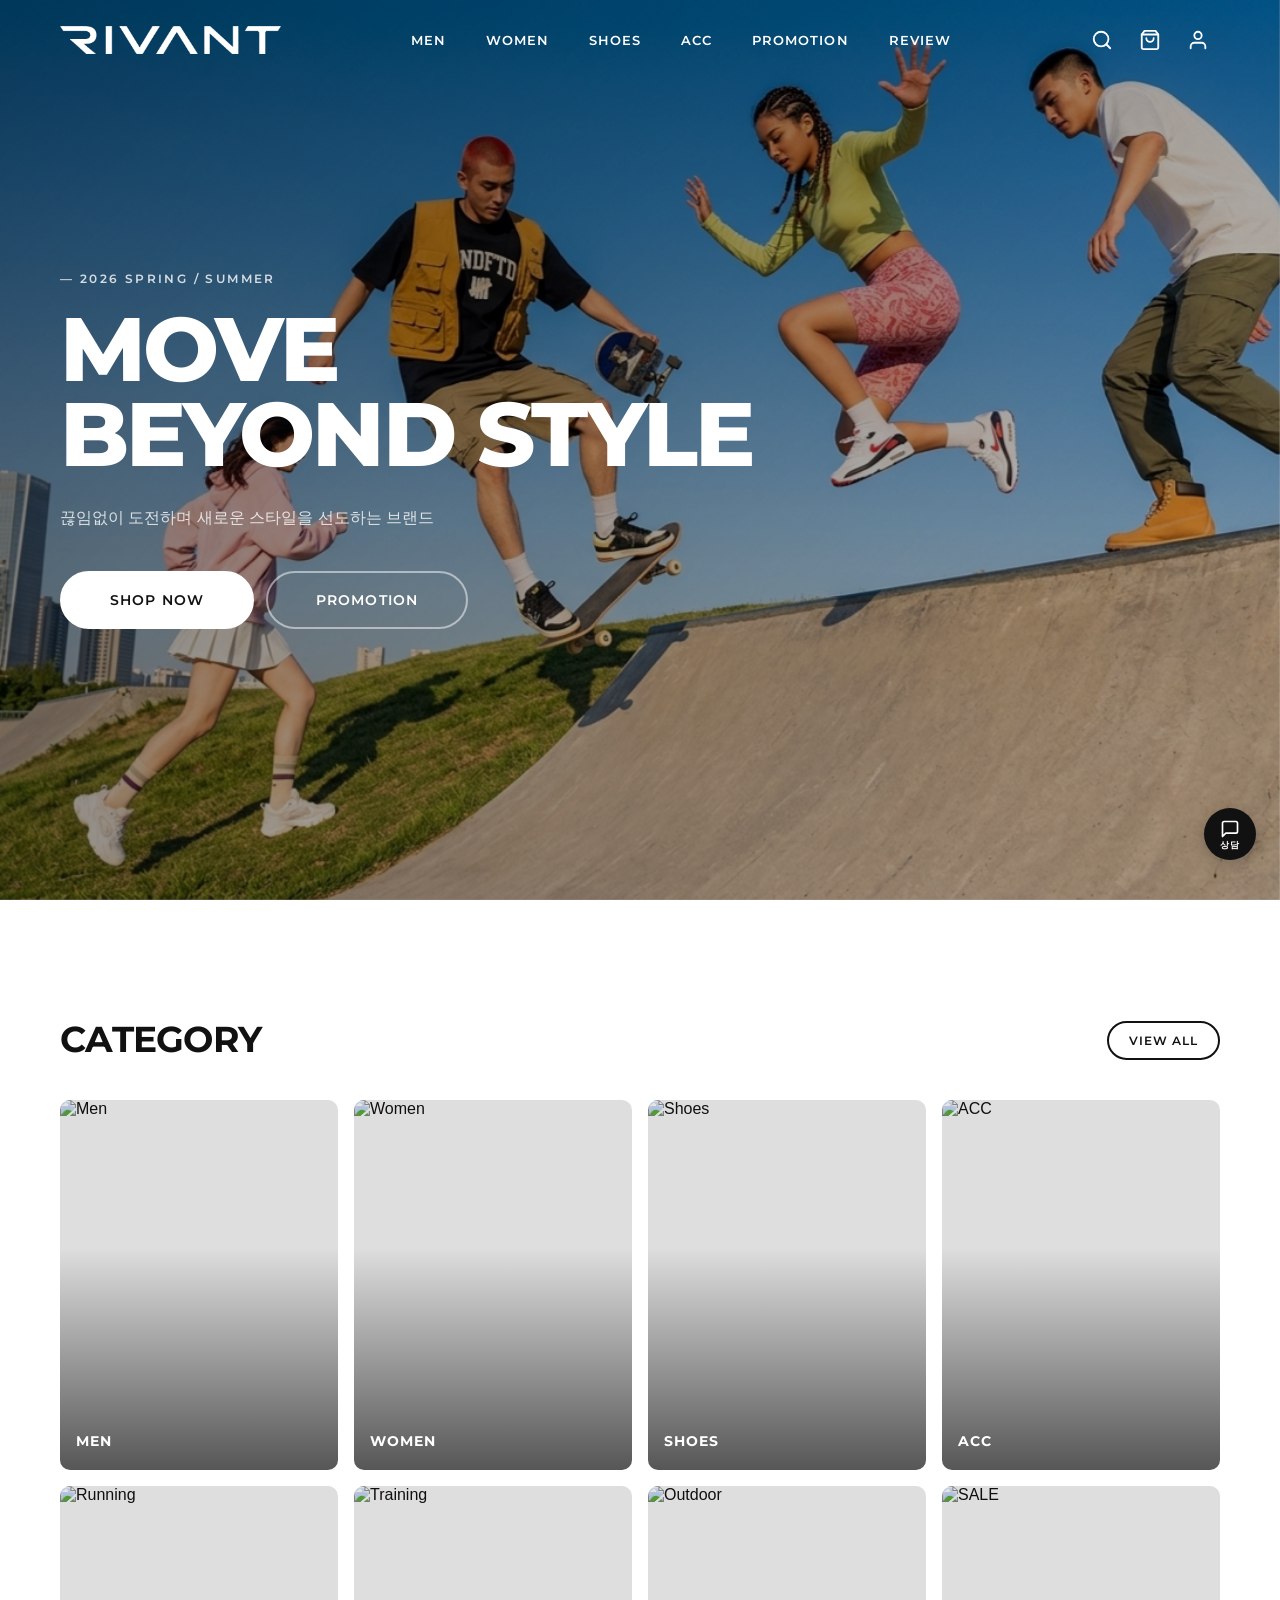
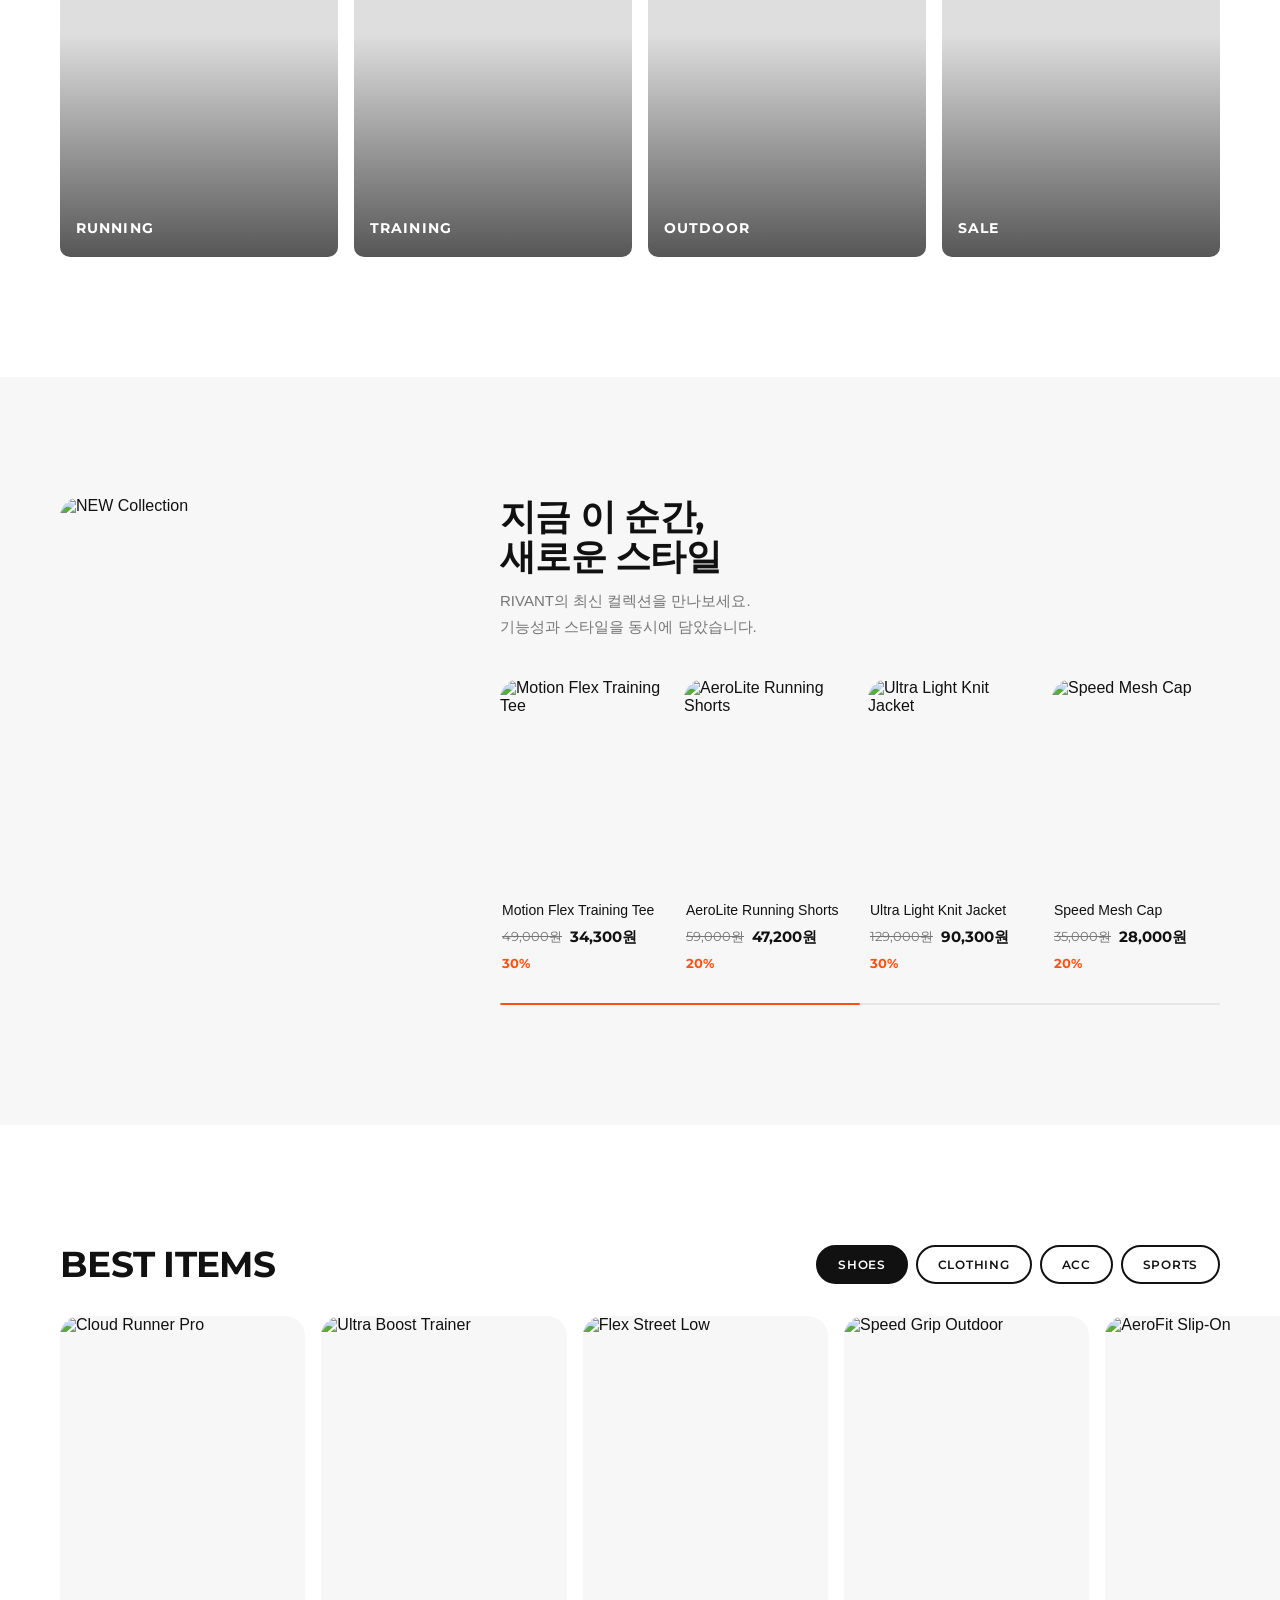
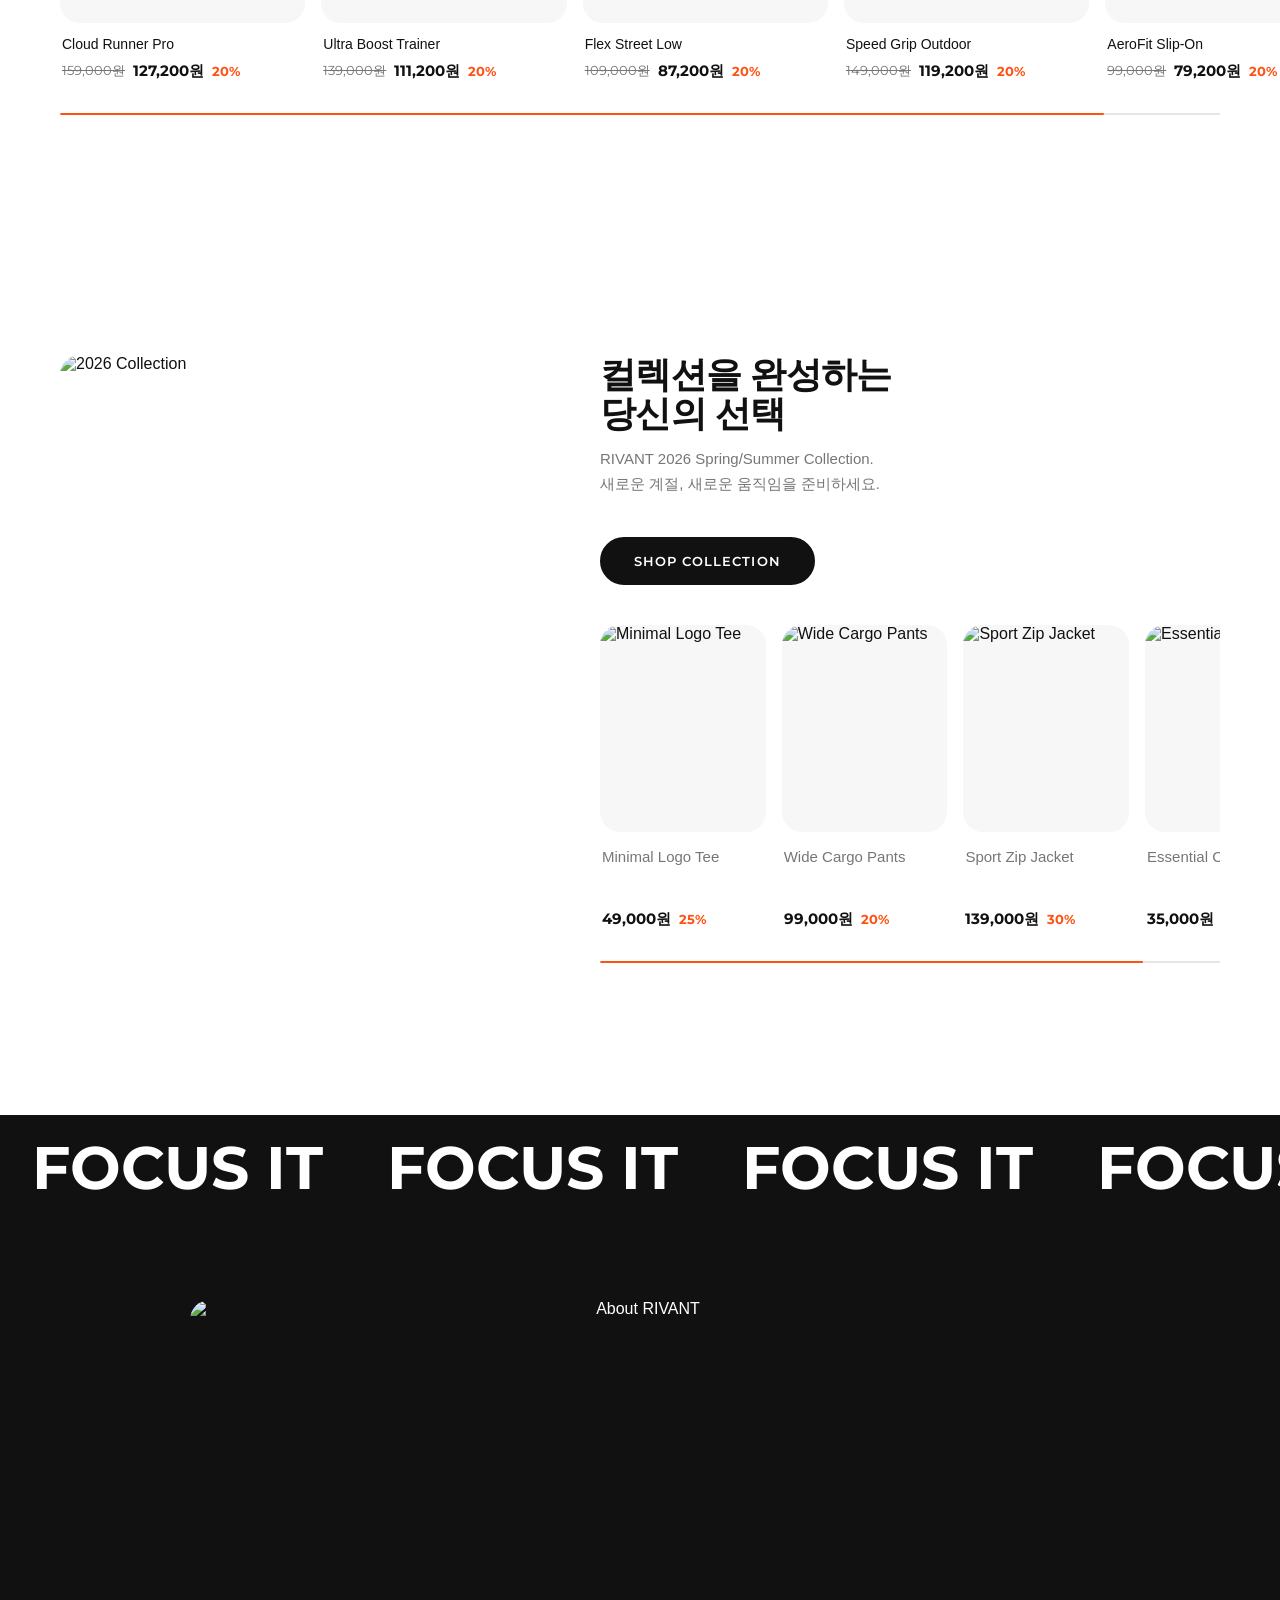
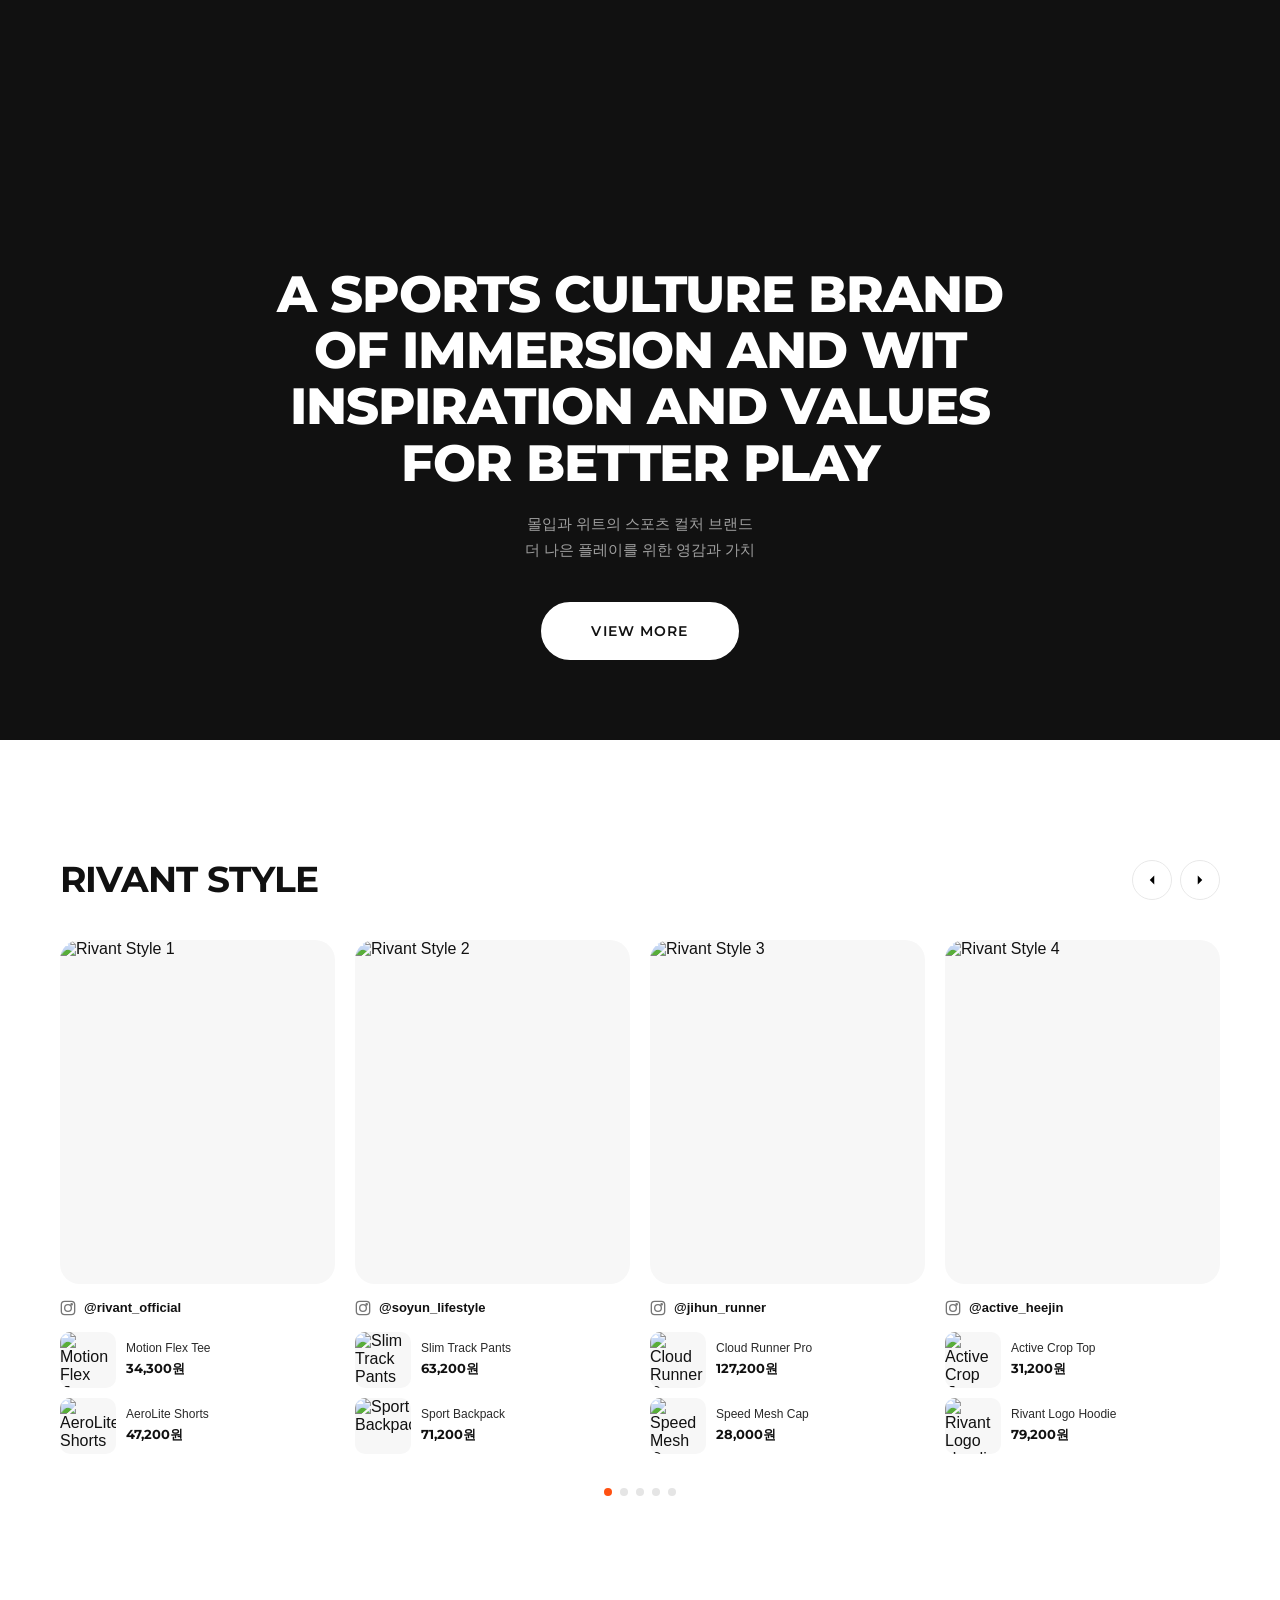
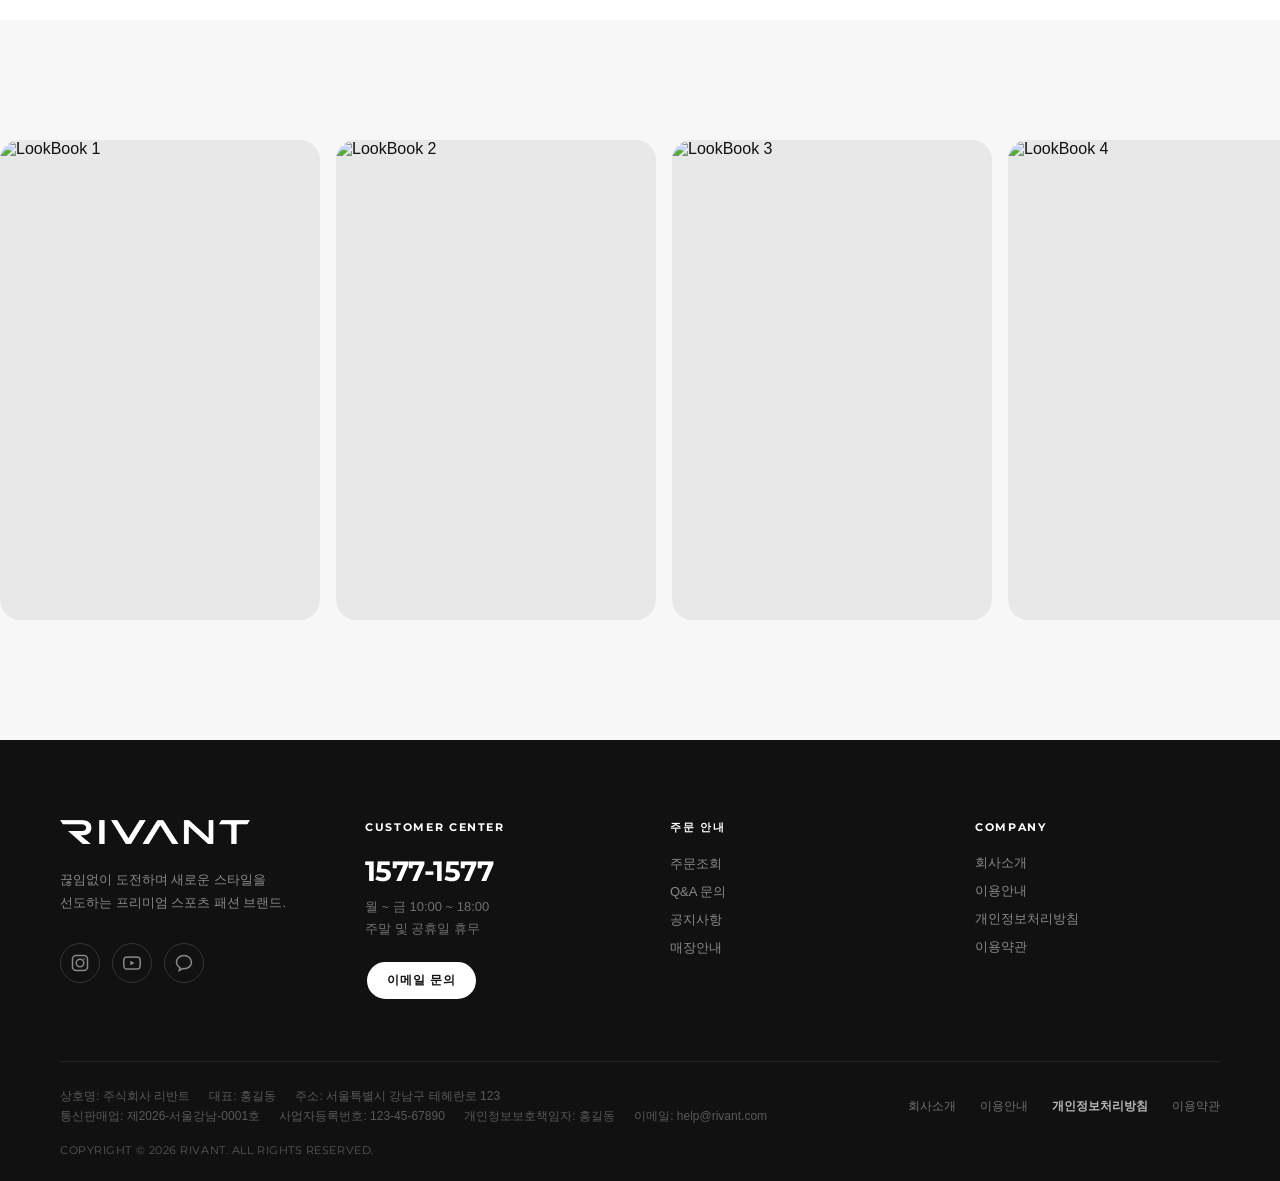
==== commit 8ff7f376: "fix: 찜하기 버튼 SVG 구조 개선 및 색상 변경 방식 통일 - SVG 속성에서 fill="none" stroke="currentColor" 제거 (32개) - CSS에서 st" ====
--- a/index.html
+++ b/index.html
@@ -1,4 +1,4 @@
-<!DOCTYPE html>
+﻿<!DOCTYPE html>
 <html lang="ko">
 <head>
   <meta charset="UTF-8" />
@@ -105,7 +105,7 @@
           </div>
           <div class="mega-promos">
             <div class="mega-promo-item">
-              <img src="https://images.unsplash.com/photo-1571019613576-96e3f4a5bdd5?w=360&h=480&fit=crop&auto=format" alt="Women Promo 1" loading="lazy" />
+              <img src="https://images.unsplash.com/photo-1518611012118-696072aa579a?w=360&h=480&fit=crop&auto=format" alt="Women Promo 1" loading="lazy" />
               <span>SS 2026 Collection</span>
             </div>
             <div class="mega-promo-item">
@@ -132,7 +132,7 @@
           </div>
           <div class="mega-promos">
             <div class="mega-promo-item">
-              <img src="https://images.unsplash.com/photo-1556906781-9d5b17e20c28?w=360&h=480&fit=crop&auto=format" alt="ACC Promo 1" loading="lazy" />
+              <img src="https://images.unsplash.com/photo-1553062407-98eeb64c6a62?w=360&h=480&fit=crop&auto=format" alt="ACC Promo 1" loading="lazy" />
               <span>ACC Campaign</span>
             </div>
             <div class="mega-promo-item">
@@ -203,14 +203,14 @@
         <h4>추천 상품</h4>
         <div class="search-products">
           <div class="product-card">
-            <div class="product-card__img"><img src="https://images.unsplash.com/photo-1535615615571-39e84b0462c2?w=300&h=375&fit=crop&auto=format" alt="추천상품" loading="lazy" /></div>
+            <div class="product-card__img"><img src="https://images.unsplash.com/photo-1526506118085-60ce8714f8c5?w=300&h=375&fit=crop&auto=format" alt="추천상품" loading="lazy" /></div>
             <div class="product-card__info">
               <p class="product-card__name">Performance Run Shorts</p>
               <div class="product-card__price"><span class="price-sale">59,000원</span></div>
             </div>
           </div>
           <div class="product-card">
-            <div class="product-card__img"><img src="https://images.unsplash.com/photo-1556906781-9d5b17e20c28?w=300&h=375&fit=crop&auto=format" alt="추천상품" loading="lazy" /></div>
+            <div class="product-card__img"><img src="https://images.unsplash.com/photo-1553062407-98eeb64c6a62?w=300&h=375&fit=crop&auto=format" alt="추천상품" loading="lazy" /></div>
             <div class="product-card__info">
               <p class="product-card__name">Active Mesh Cap</p>
               <div class="product-card__price"><span class="price-sale">39,000원</span></div>
@@ -224,7 +224,7 @@
             </div>
           </div>
           <div class="product-card">
-            <div class="product-card__img"><img src="https://images.unsplash.com/photo-1516762121226-4751600b6fc4?w=300&h=375&fit=crop&auto=format" alt="추천상품" loading="lazy" /></div>
+            <div class="product-card__img"><img src="https://images.unsplash.com/photo-1516802273409-68526ee1bdd6?w=300&h=375&fit=crop&auto=format" alt="추천상품" loading="lazy" /></div>
             <div class="product-card__info">
               <p class="product-card__name">Training Zip-Up</p>
               <div class="product-card__price"><span class="price-sale">89,000원</span></div>
@@ -322,7 +322,7 @@
         </div>
       </a>
       <a href="pages/product-list.html?cat=women" class="category-card">
-        <img src="https://images.unsplash.com/photo-1571019613576-96e3f4a5bdd5?w=600&h=750&fit=crop&auto=format" alt="Women" loading="lazy" />
+        <img src="https://images.unsplash.com/photo-1518611012118-696072aa579a?w=600&h=750&fit=crop&auto=format" alt="Women" loading="lazy" />
         <div class="category-card__overlay"></div>
         <div class="category-card__name">Women
           <svg width="18" height="18" viewBox="0 0 24 24" fill="none" stroke="currentColor" stroke-width="2.5" stroke-linecap="round" stroke-linejoin="round"><line x1="5" y1="12" x2="19" y2="12"/><polyline points="12 5 19 12 12 19"/></svg>
@@ -336,7 +336,7 @@
         </div>
       </a>
       <a href="pages/product-list.html?cat=acc" class="category-card">
-        <img src="https://images.unsplash.com/photo-1556906781-9d5b17e20c28?w=600&h=750&fit=crop&auto=format" alt="ACC" loading="lazy" />
+        <img src="https://images.unsplash.com/photo-1553062407-98eeb64c6a62?w=600&h=750&fit=crop&auto=format" alt="ACC" loading="lazy" />
         <div class="category-card__overlay"></div>
         <div class="category-card__name">ACC
           <svg width="18" height="18" viewBox="0 0 24 24" fill="none" stroke="currentColor" stroke-width="2.5" stroke-linecap="round" stroke-linejoin="round"><line x1="5" y1="12" x2="19" y2="12"/><polyline points="12 5 19 12 12 19"/></svg>
@@ -396,39 +396,39 @@
             <div class="product-card__img">
               <img src="https://images.unsplash.com/photo-1526506118085-60ce8714f8c5?w=400&h=500&fit=crop&auto=format" alt="Motion Flex Training Tee" class="img-main" loading="lazy" />
               <img src="https://images.unsplash.com/photo-1534438327276-14e5300c3a48?w=400&h=500&fit=crop&auto=format" alt="" class="img-hover" loading="lazy" />
-              <button class="product-card__wish" onclick="event.preventDefault();this.classList.toggle('active')" aria-label="찜하기"><svg width="18" height="18" viewBox="0 0 24 24" fill="none" stroke="currentColor" stroke-width="2" stroke-linecap="round" stroke-linejoin="round"><path d="M20.84 4.61a5.5 5.5 0 0 0-7.78 0L12 5.67l-1.06-1.06a5.5 5.5 0 0 0-7.78 7.78l1.06 1.06L12 21.23l7.78-7.78 1.06-1.06a5.5 5.5 0 0 0 0-7.78z"/></svg></button>
+              <button class="product-card__wish" onclick="event.preventDefault();this.classList.toggle('active')" aria-label="찜하기"><svg width="18" height="18" viewBox="0 0 24 24" stroke-width="2" stroke-linecap="round" stroke-linejoin="round"><path d="M20.84 4.61a5.5 5.5 0 0 0-7.78 0L12 5.67l-1.06-1.06a5.5 5.5 0 0 0-7.78 7.78l1.06 1.06L12 21.23l7.78-7.78 1.06-1.06a5.5 5.5 0 0 0 0-7.78z"/></svg></button>
             </div>
             <div class="product-card__info"><p class="product-card__name">Motion Flex Training Tee</p><div class="product-card__price"><span class="price-original">49,000원</span><span class="price-sale">34,300원</span><span class="price-rate">30%</span></div></div>
           </a></div>
           <div class="swiper-slide"><a href="pages/product-detail.html?id=2" class="product-card">
             <div class="product-card__img">
-              <img src="https://images.unsplash.com/photo-1535615615571-39e84b0462c2?w=400&h=500&fit=crop&auto=format" alt="AeroLite Running Shorts" class="img-main" loading="lazy" />
+              <img src="https://images.unsplash.com/photo-1526506118085-60ce8714f8c5?w=400&h=500&fit=crop&auto=format" alt="AeroLite Running Shorts" class="img-main" loading="lazy" />
               <img src="https://images.unsplash.com/photo-1506629082955-511b1aa562c8?w=400&h=500&fit=crop&auto=format" alt="" class="img-hover" loading="lazy" />
-              <button class="product-card__wish" onclick="event.preventDefault();this.classList.toggle('active')" aria-label="찜하기"><svg width="18" height="18" viewBox="0 0 24 24" fill="none" stroke="currentColor" stroke-width="2" stroke-linecap="round" stroke-linejoin="round"><path d="M20.84 4.61a5.5 5.5 0 0 0-7.78 0L12 5.67l-1.06-1.06a5.5 5.5 0 0 0-7.78 7.78l1.06 1.06L12 21.23l7.78-7.78 1.06-1.06a5.5 5.5 0 0 0 0-7.78z"/></svg></button>
+              <button class="product-card__wish" onclick="event.preventDefault();this.classList.toggle('active')" aria-label="찜하기"><svg width="18" height="18" viewBox="0 0 24 24" stroke-width="2" stroke-linecap="round" stroke-linejoin="round"><path d="M20.84 4.61a5.5 5.5 0 0 0-7.78 0L12 5.67l-1.06-1.06a5.5 5.5 0 0 0-7.78 7.78l1.06 1.06L12 21.23l7.78-7.78 1.06-1.06a5.5 5.5 0 0 0 0-7.78z"/></svg></button>
             </div>
             <div class="product-card__info"><p class="product-card__name">AeroLite Running Shorts</p><div class="product-card__price"><span class="price-original">59,000원</span><span class="price-sale">47,200원</span><span class="price-rate">20%</span></div></div>
           </a></div>
           <div class="swiper-slide"><a href="pages/product-detail.html?id=3" class="product-card">
             <div class="product-card__img">
-              <img src="https://images.unsplash.com/photo-1536922645-f5b92e639e88?w=400&h=500&fit=crop&auto=format" alt="Ultra Light Knit Jacket" class="img-main" loading="lazy" />
-              <img src="https://images.unsplash.com/photo-1516762121226-4751600b6fc4?w=400&h=500&fit=crop&auto=format" alt="" class="img-hover" loading="lazy" />
-              <button class="product-card__wish" onclick="event.preventDefault();this.classList.toggle('active')" aria-label="찜하기"><svg width="18" height="18" viewBox="0 0 24 24" fill="none" stroke="currentColor" stroke-width="2" stroke-linecap="round" stroke-linejoin="round"><path d="M20.84 4.61a5.5 5.5 0 0 0-7.78 0L12 5.67l-1.06-1.06a5.5 5.5 0 0 0-7.78 7.78l1.06 1.06L12 21.23l7.78-7.78 1.06-1.06a5.5 5.5 0 0 0 0-7.78z"/></svg></button>
+              <img src="https://images.unsplash.com/photo-1551698618-1dfe5d97d256?w=400&h=500&fit=crop&auto=format" alt="Ultra Light Knit Jacket" class="img-main" loading="lazy" />
+              <img src="https://images.unsplash.com/photo-1516802273409-68526ee1bdd6?w=400&h=500&fit=crop&auto=format" alt="" class="img-hover" loading="lazy" />
+              <button class="product-card__wish" onclick="event.preventDefault();this.classList.toggle('active')" aria-label="찜하기"><svg width="18" height="18" viewBox="0 0 24 24" stroke-width="2" stroke-linecap="round" stroke-linejoin="round"><path d="M20.84 4.61a5.5 5.5 0 0 0-7.78 0L12 5.67l-1.06-1.06a5.5 5.5 0 0 0-7.78 7.78l1.06 1.06L12 21.23l7.78-7.78 1.06-1.06a5.5 5.5 0 0 0 0-7.78z"/></svg></button>
             </div>
             <div class="product-card__info"><p class="product-card__name">Ultra Light Knit Jacket</p><div class="product-card__price"><span class="price-original">129,000원</span><span class="price-sale">90,300원</span><span class="price-rate">30%</span></div></div>
           </a></div>
           <div class="swiper-slide"><a href="pages/product-detail.html?id=4" class="product-card">
             <div class="product-card__img">
-              <img src="https://images.unsplash.com/photo-1556906781-9d5b17e20c28?w=400&h=500&fit=crop&auto=format" alt="Speed Mesh Cap" class="img-main" loading="lazy" />
+              <img src="https://images.unsplash.com/photo-1553062407-98eeb64c6a62?w=400&h=500&fit=crop&auto=format" alt="Speed Mesh Cap" class="img-main" loading="lazy" />
               <img src="https://images.unsplash.com/photo-1521369909029-2afed882baee?w=400&h=500&fit=crop&auto=format" alt="" class="img-hover" loading="lazy" />
-              <button class="product-card__wish" onclick="event.preventDefault();this.classList.toggle('active')" aria-label="찜하기"><svg width="18" height="18" viewBox="0 0 24 24" fill="none" stroke="currentColor" stroke-width="2" stroke-linecap="round" stroke-linejoin="round"><path d="M20.84 4.61a5.5 5.5 0 0 0-7.78 0L12 5.67l-1.06-1.06a5.5 5.5 0 0 0-7.78 7.78l1.06 1.06L12 21.23l7.78-7.78 1.06-1.06a5.5 5.5 0 0 0 0-7.78z"/></svg></button>
+              <button class="product-card__wish" onclick="event.preventDefault();this.classList.toggle('active')" aria-label="찜하기"><svg width="18" height="18" viewBox="0 0 24 24" stroke-width="2" stroke-linecap="round" stroke-linejoin="round"><path d="M20.84 4.61a5.5 5.5 0 0 0-7.78 0L12 5.67l-1.06-1.06a5.5 5.5 0 0 0-7.78 7.78l1.06 1.06L12 21.23l7.78-7.78 1.06-1.06a5.5 5.5 0 0 0 0-7.78z"/></svg></button>
             </div>
             <div class="product-card__info"><p class="product-card__name">Speed Mesh Cap</p><div class="product-card__price"><span class="price-original">35,000원</span><span class="price-sale">28,000원</span><span class="price-rate">20%</span></div></div>
           </a></div>
           <div class="swiper-slide"><a href="pages/product-detail.html?id=5" class="product-card">
             <div class="product-card__img">
               <img src="https://images.unsplash.com/photo-1506629082955-511b1aa562c8?w=400&h=500&fit=crop&auto=format" alt="Flex Training Pants" class="img-main" loading="lazy" />
-              <img src="https://images.unsplash.com/photo-1535615615571-39e84b0462c2?w=400&h=500&fit=crop&auto=format" alt="" class="img-hover" loading="lazy" />
-              <button class="product-card__wish" onclick="event.preventDefault();this.classList.toggle('active')" aria-label="찜하기"><svg width="18" height="18" viewBox="0 0 24 24" fill="none" stroke="currentColor" stroke-width="2" stroke-linecap="round" stroke-linejoin="round"><path d="M20.84 4.61a5.5 5.5 0 0 0-7.78 0L12 5.67l-1.06-1.06a5.5 5.5 0 0 0-7.78 7.78l1.06 1.06L12 21.23l7.78-7.78 1.06-1.06a5.5 5.5 0 0 0 0-7.78z"/></svg></button>
+              <img src="https://images.unsplash.com/photo-1526506118085-60ce8714f8c5?w=400&h=500&fit=crop&auto=format" alt="" class="img-hover" loading="lazy" />
+              <button class="product-card__wish" onclick="event.preventDefault();this.classList.toggle('active')" aria-label="찜하기"><svg width="18" height="18" viewBox="0 0 24 24" stroke-width="2" stroke-linecap="round" stroke-linejoin="round"><path d="M20.84 4.61a5.5 5.5 0 0 0-7.78 0L12 5.67l-1.06-1.06a5.5 5.5 0 0 0-7.78 7.78l1.06 1.06L12 21.23l7.78-7.78 1.06-1.06a5.5 5.5 0 0 0 0-7.78z"/></svg></button>
             </div>
             <div class="product-card__info"><p class="product-card__name">Flex Training Pants</p><div class="product-card__price"><span class="price-original">89,000원</span><span class="price-sale">71,200원</span><span class="price-rate">20%</span></div></div>
           </a></div>
@@ -436,15 +436,15 @@
             <div class="product-card__img">
               <img src="https://images.unsplash.com/photo-1553062407-98eeb64c6a62?w=400&h=500&fit=crop&auto=format" alt="Rivant Sport Bag" class="img-main" loading="lazy" />
               <img src="https://images.unsplash.com/photo-1553062407-98eeb64c6a62?w=400&h=500&fit=crop&q=50&auto=format" alt="" class="img-hover" loading="lazy" />
-              <button class="product-card__wish" onclick="event.preventDefault();this.classList.toggle('active')" aria-label="찜하기"><svg width="18" height="18" viewBox="0 0 24 24" fill="none" stroke="currentColor" stroke-width="2" stroke-linecap="round" stroke-linejoin="round"><path d="M20.84 4.61a5.5 5.5 0 0 0-7.78 0L12 5.67l-1.06-1.06a5.5 5.5 0 0 0-7.78 7.78l1.06 1.06L12 21.23l7.78-7.78 1.06-1.06a5.5 5.5 0 0 0 0-7.78z"/></svg></button>
+              <button class="product-card__wish" onclick="event.preventDefault();this.classList.toggle('active')" aria-label="찜하기"><svg width="18" height="18" viewBox="0 0 24 24" stroke-width="2" stroke-linecap="round" stroke-linejoin="round"><path d="M20.84 4.61a5.5 5.5 0 0 0-7.78 0L12 5.67l-1.06-1.06a5.5 5.5 0 0 0-7.78 7.78l1.06 1.06L12 21.23l7.78-7.78 1.06-1.06a5.5 5.5 0 0 0 0-7.78z"/></svg></button>
             </div>
             <div class="product-card__info"><p class="product-card__name">Rivant Sport Bag</p><div class="product-card__price"><span class="price-original">79,000원</span><span class="price-sale">63,200원</span><span class="price-rate">20%</span></div></div>
           </a></div>
           <div class="swiper-slide"><a href="pages/product-detail.html?id=7" class="product-card">
             <div class="product-card__img">
-              <img src="https://images.unsplash.com/photo-1516762121226-4751600b6fc4?w=400&h=500&fit=crop&auto=format" alt="Active Zip Hoodie" class="img-main" loading="lazy" />
-              <img src="https://images.unsplash.com/photo-1536922645-f5b92e639e88?w=400&h=500&fit=crop&auto=format" alt="" class="img-hover" loading="lazy" />
-              <button class="product-card__wish" onclick="event.preventDefault();this.classList.toggle('active')" aria-label="찜하기"><svg width="18" height="18" viewBox="0 0 24 24" fill="none" stroke="currentColor" stroke-width="2" stroke-linecap="round" stroke-linejoin="round"><path d="M20.84 4.61a5.5 5.5 0 0 0-7.78 0L12 5.67l-1.06-1.06a5.5 5.5 0 0 0-7.78 7.78l1.06 1.06L12 21.23l7.78-7.78 1.06-1.06a5.5 5.5 0 0 0 0-7.78z"/></svg></button>
+              <img src="https://images.unsplash.com/photo-1516802273409-68526ee1bdd6?w=400&h=500&fit=crop&auto=format" alt="Active Zip Hoodie" class="img-main" loading="lazy" />
+              <img src="https://images.unsplash.com/photo-1551698618-1dfe5d97d256?w=400&h=500&fit=crop&auto=format" alt="" class="img-hover" loading="lazy" />
+              <button class="product-card__wish" onclick="event.preventDefault();this.classList.toggle('active')" aria-label="찜하기"><svg width="18" height="18" viewBox="0 0 24 24" stroke-width="2" stroke-linecap="round" stroke-linejoin="round"><path d="M20.84 4.61a5.5 5.5 0 0 0-7.78 0L12 5.67l-1.06-1.06a5.5 5.5 0 0 0-7.78 7.78l1.06 1.06L12 21.23l7.78-7.78 1.06-1.06a5.5 5.5 0 0 0 0-7.78z"/></svg></button>
             </div>
             <div class="product-card__info"><p class="product-card__name">Active Zip Hoodie</p><div class="product-card__price"><span class="price-original">99,000원</span><span class="price-sale">69,300원</span><span class="price-rate">30%</span></div></div>
           </a></div>
@@ -452,7 +452,7 @@
             <div class="product-card__img">
               <img src="https://images.unsplash.com/photo-1609743522653-52354461eb27?w=400&h=500&fit=crop&auto=format" alt="Performance Socks 3P" class="img-main" loading="lazy" />
               <img src="https://images.unsplash.com/photo-1542291026-7eec264c27ff?w=400&h=500&fit=crop&auto=format" alt="" class="img-hover" loading="lazy" />
-              <button class="product-card__wish" onclick="event.preventDefault();this.classList.toggle('active')" aria-label="찜하기"><svg width="18" height="18" viewBox="0 0 24 24" fill="none" stroke="currentColor" stroke-width="2" stroke-linecap="round" stroke-linejoin="round"><path d="M20.84 4.61a5.5 5.5 0 0 0-7.78 0L12 5.67l-1.06-1.06a5.5 5.5 0 0 0-7.78 7.78l1.06 1.06L12 21.23l7.78-7.78 1.06-1.06a5.5 5.5 0 0 0 0-7.78z"/></svg></button>
+              <button class="product-card__wish" onclick="event.preventDefault();this.classList.toggle('active')" aria-label="찜하기"><svg width="18" height="18" viewBox="0 0 24 24" stroke-width="2" stroke-linecap="round" stroke-linejoin="round"><path d="M20.84 4.61a5.5 5.5 0 0 0-7.78 0L12 5.67l-1.06-1.06a5.5 5.5 0 0 0-7.78 7.78l1.06 1.06L12 21.23l7.78-7.78 1.06-1.06a5.5 5.5 0 0 0 0-7.78z"/></svg></button>
             </div>
             <div class="product-card__info"><p class="product-card__name">Performance Socks 3P</p><div class="product-card__price"><span class="price-original">22,000원</span><span class="price-sale">15,400원</span><span class="price-rate">30%</span></div></div>
           </a></div>
@@ -485,11 +485,11 @@
       <div class="best-swiper-wrap">
         <div class="swiper best-swiper">
           <div class="swiper-wrapper">
-            <div class="swiper-slide"><a href="pages/product-detail.html?id=1" class="product-card"><div class="product-card__img"><img src="https://images.unsplash.com/photo-1542291026-7eec264c27ff?w=400&h=500&fit=crop&auto=format" alt="Cloud Runner Pro" class="img-main" loading="lazy" /><img src="https://images.unsplash.com/photo-1491553895911-0055eca6402d?w=400&h=500&fit=crop&auto=format" alt="" class="img-hover" loading="lazy" /><button class="product-card__wish" onclick="event.preventDefault();this.classList.toggle('active')" aria-label="찜"><svg width="18" height="18" viewBox="0 0 24 24" fill="none" stroke="currentColor" stroke-width="2" stroke-linecap="round" stroke-linejoin="round"><path d="M20.84 4.61a5.5 5.5 0 0 0-7.78 0L12 5.67l-1.06-1.06a5.5 5.5 0 0 0-7.78 7.78l1.06 1.06L12 21.23l7.78-7.78 1.06-1.06a5.5 5.5 0 0 0 0-7.78z"/></svg></button></div><div class="product-card__info"><p class="product-card__name">Cloud Runner Pro</p><div class="product-card__price"><span class="price-original">159,000원</span><span class="price-sale">127,200원</span><span class="price-rate">20%</span></div></div></a></div>
-            <div class="swiper-slide"><a href="pages/product-detail.html?id=2" class="product-card"><div class="product-card__img"><img src="https://images.unsplash.com/photo-1491553895911-0055eca6402d?w=400&h=500&fit=crop&auto=format" alt="Ultra Boost Trainer" class="img-main" loading="lazy" /><img src="https://images.unsplash.com/photo-1542291026-7eec264c27ff?w=400&h=500&fit=crop&auto=format" alt="" class="img-hover" loading="lazy" /><button class="product-card__wish" onclick="event.preventDefault();this.classList.toggle('active')" aria-label="찜"><svg width="18" height="18" viewBox="0 0 24 24" fill="none" stroke="currentColor" stroke-width="2" stroke-linecap="round" stroke-linejoin="round"><path d="M20.84 4.61a5.5 5.5 0 0 0-7.78 0L12 5.67l-1.06-1.06a5.5 5.5 0 0 0-7.78 7.78l1.06 1.06L12 21.23l7.78-7.78 1.06-1.06a5.5 5.5 0 0 0 0-7.78z"/></svg></button></div><div class="product-card__info"><p class="product-card__name">Ultra Boost Trainer</p><div class="product-card__price"><span class="price-original">139,000원</span><span class="price-sale">111,200원</span><span class="price-rate">20%</span></div></div></a></div>
-            <div class="swiper-slide"><a href="pages/product-detail.html?id=3" class="product-card"><div class="product-card__img"><img src="https://images.unsplash.com/photo-1542291026-7eec264c27ff?w=400&h=500&fit=crop&q=60&auto=format" alt="Flex Street Low" class="img-main" loading="lazy" /><img src="https://images.unsplash.com/photo-1491553895911-0055eca6402d?w=400&h=500&fit=crop&q=60&auto=format" alt="" class="img-hover" loading="lazy" /></div><div class="product-card__info"><p class="product-card__name">Flex Street Low</p><div class="product-card__price"><span class="price-original">109,000원</span><span class="price-sale">87,200원</span><span class="price-rate">20%</span></div></div></a></div>
-            <div class="swiper-slide"><a href="pages/product-detail.html?id=4" class="product-card"><div class="product-card__img"><img src="https://images.unsplash.com/photo-1551698618-1dfe5d97d256?w=400&h=500&fit=crop&auto=format" alt="Speed Grip Outdoor" class="img-main" loading="lazy" /><img src="https://images.unsplash.com/photo-1542291026-7eec264c27ff?w=400&h=500&fit=crop&q=40&auto=format" alt="" class="img-hover" loading="lazy" /></div><div class="product-card__info"><p class="product-card__name">Speed Grip Outdoor</p><div class="product-card__price"><span class="price-original">149,000원</span><span class="price-sale">119,200원</span><span class="price-rate">20%</span></div></div></a></div>
-            <div class="swiper-slide"><a href="pages/product-detail.html?id=5" class="product-card"><div class="product-card__img"><img src="https://images.unsplash.com/photo-1491553895911-0055eca6402d?w=400&h=500&fit=crop&q=60&auto=format" alt="AeroFit Slip-On" class="img-main" loading="lazy" /><img src="https://images.unsplash.com/photo-1542291026-7eec264c27ff?w=400&h=500&fit=crop&q=80&auto=format" alt="" class="img-hover" loading="lazy" /></div><div class="product-card__info"><p class="product-card__name">AeroFit Slip-On</p><div class="product-card__price"><span class="price-original">99,000원</span><span class="price-sale">79,200원</span><span class="price-rate">20%</span></div></div></a></div>
+            <div class="swiper-slide"><a href="pages/product-detail.html?id=1" class="product-card"><div class="product-card__img"><img src="https://images.unsplash.com/photo-1542291026-7eec264c27ff?w=400&h=500&fit=crop&auto=format" alt="Cloud Runner Pro" class="img-main" loading="lazy" /><img src="https://images.unsplash.com/photo-1491553895911-0055eca6402d?w=400&h=500&fit=crop&auto=format" alt="" class="img-hover" loading="lazy" /><button class="product-card__wish" onclick="event.preventDefault();this.classList.toggle('active')" aria-label="찜"><svg width="18" height="18" viewBox="0 0 24 24" stroke-width="2" stroke-linecap="round" stroke-linejoin="round"><path d="M20.84 4.61a5.5 5.5 0 0 0-7.78 0L12 5.67l-1.06-1.06a5.5 5.5 0 0 0-7.78 7.78l1.06 1.06L12 21.23l7.78-7.78 1.06-1.06a5.5 5.5 0 0 0 0-7.78z"/></svg></button></div><div class="product-card__info"><p class="product-card__name">Cloud Runner Pro</p><div class="product-card__price"><span class="price-original">159,000원</span><span class="price-sale">127,200원</span><span class="price-rate">20%</span></div></div></a></div>
+            <div class="swiper-slide"><a href="pages/product-detail.html?id=2" class="product-card"><div class="product-card__img"><img src="https://images.unsplash.com/photo-1491553895911-0055eca6402d?w=400&h=500&fit=crop&auto=format" alt="Ultra Boost Trainer" class="img-main" loading="lazy" /><img src="https://images.unsplash.com/photo-1542291026-7eec264c27ff?w=400&h=500&fit=crop&auto=format" alt="" class="img-hover" loading="lazy" /><button class="product-card__wish" onclick="event.preventDefault();this.classList.toggle('active')" aria-label="찜"><svg width="18" height="18" viewBox="0 0 24 24" stroke-width="2" stroke-linecap="round" stroke-linejoin="round"><path d="M20.84 4.61a5.5 5.5 0 0 0-7.78 0L12 5.67l-1.06-1.06a5.5 5.5 0 0 0-7.78 7.78l1.06 1.06L12 21.23l7.78-7.78 1.06-1.06a5.5 5.5 0 0 0 0-7.78z"/></svg></button></div><div class="product-card__info"><p class="product-card__name">Ultra Boost Trainer</p><div class="product-card__price"><span class="price-original">139,000원</span><span class="price-sale">111,200원</span><span class="price-rate">20%</span></div></div></a></div>
+            <div class="swiper-slide"><a href="pages/product-detail.html?id=3" class="product-card"><div class="product-card__img"><img src="https://images.unsplash.com/photo-1542291026-7eec264c27ff?w=400&h=500&fit=crop&q=60&auto=format" alt="Flex Street Low" class="img-main" loading="lazy" /><img src="https://images.unsplash.com/photo-1491553895911-0055eca6402d?w=400&h=500&fit=crop&q=60&auto=format" alt="" class="img-hover" loading="lazy" /><button class="product-card__wish" onclick="event.preventDefault();this.classList.toggle('active')" aria-label="찜하기"><svg width="18" height="18" viewBox="0 0 24 24" stroke-width="2" stroke-linecap="round" stroke-linejoin="round"><path d="M20.84 4.61a5.5 5.5 0 0 0-7.78 0L12 5.67l-1.06-1.06a5.5 5.5 0 0 0-7.78 7.78l1.06 1.06L12 21.23l7.78-7.78 1.06-1.06a5.5 5.5 0 0 0 0-7.78z"/></svg></button></div><div class="product-card__info"><p class="product-card__name">Flex Street Low</p><div class="product-card__price"><span class="price-original">109,000원</span><span class="price-sale">87,200원</span><span class="price-rate">20%</span></div></div></a></div>
+            <div class="swiper-slide"><a href="pages/product-detail.html?id=4" class="product-card"><div class="product-card__img"><img src="https://images.unsplash.com/photo-1551698618-1dfe5d97d256?w=400&h=500&fit=crop&auto=format" alt="Speed Grip Outdoor" class="img-main" loading="lazy" /><img src="https://images.unsplash.com/photo-1542291026-7eec264c27ff?w=400&h=500&fit=crop&q=40&auto=format" alt="" class="img-hover" loading="lazy" /><button class="product-card__wish" onclick="event.preventDefault();this.classList.toggle('active')" aria-label="찜하기"><svg width="18" height="18" viewBox="0 0 24 24" stroke-width="2" stroke-linecap="round" stroke-linejoin="round"><path d="M20.84 4.61a5.5 5.5 0 0 0-7.78 0L12 5.67l-1.06-1.06a5.5 5.5 0 0 0-7.78 7.78l1.06 1.06L12 21.23l7.78-7.78 1.06-1.06a5.5 5.5 0 0 0 0-7.78z"/></svg></button></div><div class="product-card__info"><p class="product-card__name">Speed Grip Outdoor</p><div class="product-card__price"><span class="price-original">149,000원</span><span class="price-sale">119,200원</span><span class="price-rate">20%</span></div></div></a></div>
+            <div class="swiper-slide"><a href="pages/product-detail.html?id=5" class="product-card"><div class="product-card__img"><img src="https://images.unsplash.com/photo-1491553895911-0055eca6402d?w=400&h=500&fit=crop&q=60&auto=format" alt="AeroFit Slip-On" class="img-main" loading="lazy" /><img src="https://images.unsplash.com/photo-1542291026-7eec264c27ff?w=400&h=500&fit=crop&q=80&auto=format" alt="" class="img-hover" loading="lazy" /><button class="product-card__wish" onclick="event.preventDefault();this.classList.toggle('active')" aria-label="찜하기"><svg width="18" height="18" viewBox="0 0 24 24" stroke-width="2" stroke-linecap="round" stroke-linejoin="round"><path d="M20.84 4.61a5.5 5.5 0 0 0-7.78 0L12 5.67l-1.06-1.06a5.5 5.5 0 0 0-7.78 7.78l1.06 1.06L12 21.23l7.78-7.78 1.06-1.06a5.5 5.5 0 0 0 0-7.78z"/></svg></button></div><div class="product-card__info"><p class="product-card__name">AeroFit Slip-On</p><div class="product-card__price"><span class="price-original">99,000원</span><span class="price-sale">79,200원</span><span class="price-rate">20%</span></div></div></a></div>
           </div>
         </div>
       </div>
@@ -501,11 +501,11 @@
       <div class="best-swiper-wrap">
         <div class="swiper best-swiper">
           <div class="swiper-wrapper">
-            <div class="swiper-slide"><a href="pages/product-detail.html?id=1" class="product-card"><div class="product-card__img"><img src="https://images.unsplash.com/photo-1526506118085-60ce8714f8c5?w=400&h=500&fit=crop&auto=format" alt="Motion Dry Tee" class="img-main" loading="lazy" /><img src="https://images.unsplash.com/photo-1534438327276-14e5300c3a48?w=400&h=500&fit=crop&auto=format" alt="" class="img-hover" loading="lazy" /></div><div class="product-card__info"><p class="product-card__name">Motion Dry Tee</p><div class="product-card__price"><span class="price-original">45,000원</span><span class="price-sale">36,000원</span><span class="price-rate">20%</span></div></div></a></div>
-            <div class="swiper-slide"><a href="pages/product-detail.html?id=5" class="product-card"><div class="product-card__img"><img src="https://images.unsplash.com/photo-1506629082955-511b1aa562c8?w=400&h=500&fit=crop&auto=format" alt="Slim Fit Track Pants" class="img-main" loading="lazy" /><img src="https://images.unsplash.com/photo-1535615615571-39e84b0462c2?w=400&h=500&fit=crop&auto=format" alt="" class="img-hover" loading="lazy" /></div><div class="product-card__info"><p class="product-card__name">Slim Fit Track Pants</p><div class="product-card__price"><span class="price-original">79,000원</span><span class="price-sale">63,200원</span><span class="price-rate">20%</span></div></div></a></div>
-            <div class="swiper-slide"><a href="pages/product-detail.html?id=7" class="product-card"><div class="product-card__img"><img src="https://images.unsplash.com/photo-1516762121226-4751600b6fc4?w=400&h=500&fit=crop&auto=format" alt="Rivant Logo Hoodie" class="img-main" loading="lazy" /><img src="https://images.unsplash.com/photo-1536922645-f5b92e639e88?w=400&h=500&fit=crop&auto=format" alt="" class="img-hover" loading="lazy" /></div><div class="product-card__info"><p class="product-card__name">Rivant Logo Hoodie</p><div class="product-card__price"><span class="price-original">99,000원</span><span class="price-sale">79,200원</span><span class="price-rate">20%</span></div></div></a></div>
-            <div class="swiper-slide"><a href="pages/product-detail.html?id=2" class="product-card"><div class="product-card__img"><img src="https://images.unsplash.com/photo-1571019613576-96e3f4a5bdd5?w=400&h=500&fit=crop&auto=format" alt="Active Crop Top" class="img-main" loading="lazy" /><img src="https://images.unsplash.com/photo-1518611012118-696072aa579a?w=400&h=500&fit=crop&auto=format" alt="" class="img-hover" loading="lazy" /></div><div class="product-card__info"><p class="product-card__name">Active Crop Top</p><div class="product-card__price"><span class="price-original">39,000원</span><span class="price-sale">31,200원</span><span class="price-rate">20%</span></div></div></a></div>
-            <div class="swiper-slide"><a href="pages/product-detail.html?id=3" class="product-card"><div class="product-card__img"><img src="https://images.unsplash.com/photo-1536922645-f5b92e639e88?w=400&h=500&fit=crop&auto=format" alt="Wind Breaker Jacket" class="img-main" loading="lazy" /><img src="https://images.unsplash.com/photo-1516762121226-4751600b6fc4?w=400&h=500&fit=crop&auto=format" alt="" class="img-hover" loading="lazy" /></div><div class="product-card__info"><p class="product-card__name">Wind Breaker Jacket</p><div class="product-card__price"><span class="price-original">159,000원</span><span class="price-sale">127,200원</span><span class="price-rate">20%</span></div></div></a></div>
+            <div class="swiper-slide"><a href="pages/product-detail.html?id=1" class="product-card"><div class="product-card__img"><img src="https://images.unsplash.com/photo-1526506118085-60ce8714f8c5?w=400&h=500&fit=crop&auto=format" alt="Motion Dry Tee" class="img-main" loading="lazy" /><img src="https://images.unsplash.com/photo-1534438327276-14e5300c3a48?w=400&h=500&fit=crop&auto=format" alt="" class="img-hover" loading="lazy" /><button class="product-card__wish" onclick="event.preventDefault();this.classList.toggle('active')" aria-label="찜하기"><svg width="18" height="18" viewBox="0 0 24 24" stroke-width="2" stroke-linecap="round" stroke-linejoin="round"><path d="M20.84 4.61a5.5 5.5 0 0 0-7.78 0L12 5.67l-1.06-1.06a5.5 5.5 0 0 0-7.78 7.78l1.06 1.06L12 21.23l7.78-7.78 1.06-1.06a5.5 5.5 0 0 0 0-7.78z"/></svg></button></div><div class="product-card__info"><p class="product-card__name">Motion Dry Tee</p><div class="product-card__price"><span class="price-original">45,000원</span><span class="price-sale">36,000원</span><span class="price-rate">20%</span></div></div></a></div>
+            <div class="swiper-slide"><a href="pages/product-detail.html?id=5" class="product-card"><div class="product-card__img"><img src="https://images.unsplash.com/photo-1506629082955-511b1aa562c8?w=400&h=500&fit=crop&auto=format" alt="Slim Fit Track Pants" class="img-main" loading="lazy" /><img src="https://images.unsplash.com/photo-1526506118085-60ce8714f8c5?w=400&h=500&fit=crop&auto=format" alt="" class="img-hover" loading="lazy" /><button class="product-card__wish" onclick="event.preventDefault();this.classList.toggle('active')" aria-label="찜하기"><svg width="18" height="18" viewBox="0 0 24 24" stroke-width="2" stroke-linecap="round" stroke-linejoin="round"><path d="M20.84 4.61a5.5 5.5 0 0 0-7.78 0L12 5.67l-1.06-1.06a5.5 5.5 0 0 0-7.78 7.78l1.06 1.06L12 21.23l7.78-7.78 1.06-1.06a5.5 5.5 0 0 0 0-7.78z"/></svg></button></div><div class="product-card__info"><p class="product-card__name">Slim Fit Track Pants</p><div class="product-card__price"><span class="price-original">79,000원</span><span class="price-sale">63,200원</span><span class="price-rate">20%</span></div></div></a></div>
+            <div class="swiper-slide"><a href="pages/product-detail.html?id=7" class="product-card"><div class="product-card__img"><img src="https://images.unsplash.com/photo-1516802273409-68526ee1bdd6?w=400&h=500&fit=crop&auto=format" alt="Rivant Logo Hoodie" class="img-main" loading="lazy" /><img src="https://images.unsplash.com/photo-1551698618-1dfe5d97d256?w=400&h=500&fit=crop&auto=format" alt="" class="img-hover" loading="lazy" /><button class="product-card__wish" onclick="event.preventDefault();this.classList.toggle('active')" aria-label="찜하기"><svg width="18" height="18" viewBox="0 0 24 24" stroke-width="2" stroke-linecap="round" stroke-linejoin="round"><path d="M20.84 4.61a5.5 5.5 0 0 0-7.78 0L12 5.67l-1.06-1.06a5.5 5.5 0 0 0-7.78 7.78l1.06 1.06L12 21.23l7.78-7.78 1.06-1.06a5.5 5.5 0 0 0 0-7.78z"/></svg></button></div><div class="product-card__info"><p class="product-card__name">Rivant Logo Hoodie</p><div class="product-card__price"><span class="price-original">99,000원</span><span class="price-sale">79,200원</span><span class="price-rate">20%</span></div></div></a></div>
+            <div class="swiper-slide"><a href="pages/product-detail.html?id=2" class="product-card"><div class="product-card__img"><img src="https://images.unsplash.com/photo-1518611012118-696072aa579a?w=400&h=500&fit=crop&auto=format" alt="Active Crop Top" class="img-main" loading="lazy" /><img src="https://images.unsplash.com/photo-1518611012118-696072aa579a?w=400&h=500&fit=crop&auto=format" alt="" class="img-hover" loading="lazy" /><button class="product-card__wish" onclick="event.preventDefault();this.classList.toggle('active')" aria-label="찜하기"><svg width="18" height="18" viewBox="0 0 24 24" stroke-width="2" stroke-linecap="round" stroke-linejoin="round"><path d="M20.84 4.61a5.5 5.5 0 0 0-7.78 0L12 5.67l-1.06-1.06a5.5 5.5 0 0 0-7.78 7.78l1.06 1.06L12 21.23l7.78-7.78 1.06-1.06a5.5 5.5 0 0 0 0-7.78z"/></svg></button></div><div class="product-card__info"><p class="product-card__name">Active Crop Top</p><div class="product-card__price"><span class="price-original">39,000원</span><span class="price-sale">31,200원</span><span class="price-rate">20%</span></div></div></a></div>
+            <div class="swiper-slide"><a href="pages/product-detail.html?id=3" class="product-card"><div class="product-card__img"><img src="https://images.unsplash.com/photo-1551698618-1dfe5d97d256?w=400&h=500&fit=crop&auto=format" alt="Wind Breaker Jacket" class="img-main" loading="lazy" /><img src="https://images.unsplash.com/photo-1516802273409-68526ee1bdd6?w=400&h=500&fit=crop&auto=format" alt="" class="img-hover" loading="lazy" /><button class="product-card__wish" onclick="event.preventDefault();this.classList.toggle('active')" aria-label="찜하기"><svg width="18" height="18" viewBox="0 0 24 24" stroke-width="2" stroke-linecap="round" stroke-linejoin="round"><path d="M20.84 4.61a5.5 5.5 0 0 0-7.78 0L12 5.67l-1.06-1.06a5.5 5.5 0 0 0-7.78 7.78l1.06 1.06L12 21.23l7.78-7.78 1.06-1.06a5.5 5.5 0 0 0 0-7.78z"/></svg></button></div><div class="product-card__info"><p class="product-card__name">Wind Breaker Jacket</p><div class="product-card__price"><span class="price-original">159,000원</span><span class="price-sale">127,200원</span><span class="price-rate">20%</span></div></div></a></div>
           </div>
         </div>
       </div>
@@ -517,10 +517,10 @@
       <div class="best-swiper-wrap">
         <div class="swiper best-swiper">
           <div class="swiper-wrapper">
-            <div class="swiper-slide"><a href="pages/product-detail.html?id=6" class="product-card"><div class="product-card__img"><img src="https://images.unsplash.com/photo-1553062407-98eeb64c6a62?w=400&h=500&fit=crop&auto=format" alt="Sport Backpack 25L" class="img-main" loading="lazy" /><img src="https://images.unsplash.com/photo-1553062407-98eeb64c6a62?w=400&h=500&fit=crop&q=60&auto=format" alt="" class="img-hover" loading="lazy" /></div><div class="product-card__info"><p class="product-card__name">Sport Backpack 25L</p><div class="product-card__price"><span class="price-original">89,000원</span><span class="price-sale">71,200원</span><span class="price-rate">20%</span></div></div></a></div>
-            <div class="swiper-slide"><a href="pages/product-detail.html?id=4" class="product-card"><div class="product-card__img"><img src="https://images.unsplash.com/photo-1556906781-9d5b17e20c28?w=400&h=500&fit=crop&auto=format" alt="Rivant Active Cap" class="img-main" loading="lazy" /><img src="https://images.unsplash.com/photo-1521369909029-2afed882baee?w=400&h=500&fit=crop&auto=format" alt="" class="img-hover" loading="lazy" /></div><div class="product-card__info"><p class="product-card__name">Rivant Active Cap</p><div class="product-card__price"><span class="price-original">35,000원</span><span class="price-sale">28,000원</span><span class="price-rate">20%</span></div></div></a></div>
-            <div class="swiper-slide"><a href="pages/product-detail.html?id=8" class="product-card"><div class="product-card__img"><img src="https://images.unsplash.com/photo-1609743522653-52354461eb27?w=400&h=500&fit=crop&auto=format" alt="Compression Socks 5P" class="img-main" loading="lazy" /><img src="https://images.unsplash.com/photo-1609743522653-52354461eb27?w=400&h=500&fit=crop&q=60&auto=format" alt="" class="img-hover" loading="lazy" /></div><div class="product-card__info"><p class="product-card__name">Compression Socks 5P</p><div class="product-card__price"><span class="price-original">25,000원</span><span class="price-sale">20,000원</span><span class="price-rate">20%</span></div></div></a></div>
-            <div class="swiper-slide"><a href="pages/product-detail.html?id=9" class="product-card"><div class="product-card__img"><img src="https://images.unsplash.com/photo-1553062407-98eeb64c6a62?w=400&h=500&fit=crop&q=80&auto=format" alt="Water Bottle 1L" class="img-main" loading="lazy" /><img src="https://images.unsplash.com/photo-1553062407-98eeb64c6a62?w=400&h=500&fit=crop&q=40&auto=format" alt="" class="img-hover" loading="lazy" /></div><div class="product-card__info"><p class="product-card__name">Water Bottle 1L</p><div class="product-card__price"><span class="price-original">32,000원</span><span class="price-sale">25,600원</span><span class="price-rate">20%</span></div></div></a></div>
+            <div class="swiper-slide"><a href="pages/product-detail.html?id=6" class="product-card"><div class="product-card__img"><img src="https://images.unsplash.com/photo-1553062407-98eeb64c6a62?w=400&h=500&fit=crop&auto=format" alt="Sport Backpack 25L" class="img-main" loading="lazy" /><img src="https://images.unsplash.com/photo-1553062407-98eeb64c6a62?w=400&h=500&fit=crop&q=60&auto=format" alt="" class="img-hover" loading="lazy" /><button class="product-card__wish" onclick="event.preventDefault();this.classList.toggle('active')" aria-label="찜하기"><svg width="18" height="18" viewBox="0 0 24 24" stroke-width="2" stroke-linecap="round" stroke-linejoin="round"><path d="M20.84 4.61a5.5 5.5 0 0 0-7.78 0L12 5.67l-1.06-1.06a5.5 5.5 0 0 0-7.78 7.78l1.06 1.06L12 21.23l7.78-7.78 1.06-1.06a5.5 5.5 0 0 0 0-7.78z"/></svg></button></div><div class="product-card__info"><p class="product-card__name">Sport Backpack 25L</p><div class="product-card__price"><span class="price-original">89,000원</span><span class="price-sale">71,200원</span><span class="price-rate">20%</span></div></div></a></div>
+            <div class="swiper-slide"><a href="pages/product-detail.html?id=4" class="product-card"><div class="product-card__img"><img src="https://images.unsplash.com/photo-1553062407-98eeb64c6a62?w=400&h=500&fit=crop&auto=format" alt="Rivant Active Cap" class="img-main" loading="lazy" /><img src="https://images.unsplash.com/photo-1521369909029-2afed882baee?w=400&h=500&fit=crop&auto=format" alt="" class="img-hover" loading="lazy" /><button class="product-card__wish" onclick="event.preventDefault();this.classList.toggle('active')" aria-label="찜하기"><svg width="18" height="18" viewBox="0 0 24 24" stroke-width="2" stroke-linecap="round" stroke-linejoin="round"><path d="M20.84 4.61a5.5 5.5 0 0 0-7.78 0L12 5.67l-1.06-1.06a5.5 5.5 0 0 0-7.78 7.78l1.06 1.06L12 21.23l7.78-7.78 1.06-1.06a5.5 5.5 0 0 0 0-7.78z"/></svg></button></div><div class="product-card__info"><p class="product-card__name">Rivant Active Cap</p><div class="product-card__price"><span class="price-original">35,000원</span><span class="price-sale">28,000원</span><span class="price-rate">20%</span></div></div></a></div>
+            <div class="swiper-slide"><a href="pages/product-detail.html?id=8" class="product-card"><div class="product-card__img"><img src="https://images.unsplash.com/photo-1609743522653-52354461eb27?w=400&h=500&fit=crop&auto=format" alt="Compression Socks 5P" class="img-main" loading="lazy" /><img src="https://images.unsplash.com/photo-1609743522653-52354461eb27?w=400&h=500&fit=crop&q=60&auto=format" alt="" class="img-hover" loading="lazy" /><button class="product-card__wish" onclick="event.preventDefault();this.classList.toggle('active')" aria-label="찜하기"><svg width="18" height="18" viewBox="0 0 24 24" stroke-width="2" stroke-linecap="round" stroke-linejoin="round"><path d="M20.84 4.61a5.5 5.5 0 0 0-7.78 0L12 5.67l-1.06-1.06a5.5 5.5 0 0 0-7.78 7.78l1.06 1.06L12 21.23l7.78-7.78 1.06-1.06a5.5 5.5 0 0 0 0-7.78z"/></svg></button></div><div class="product-card__info"><p class="product-card__name">Compression Socks 5P</p><div class="product-card__price"><span class="price-original">25,000원</span><span class="price-sale">20,000원</span><span class="price-rate">20%</span></div></div></a></div>
+            <div class="swiper-slide"><a href="pages/product-detail.html?id=9" class="product-card"><div class="product-card__img"><img src="https://images.unsplash.com/photo-1553062407-98eeb64c6a62?w=400&h=500&fit=crop&q=80&auto=format" alt="Water Bottle 1L" class="img-main" loading="lazy" /><img src="https://images.unsplash.com/photo-1553062407-98eeb64c6a62?w=400&h=500&fit=crop&q=40&auto=format" alt="" class="img-hover" loading="lazy" /><button class="product-card__wish" onclick="event.preventDefault();this.classList.toggle('active')" aria-label="찜하기"><svg width="18" height="18" viewBox="0 0 24 24" stroke-width="2" stroke-linecap="round" stroke-linejoin="round"><path d="M20.84 4.61a5.5 5.5 0 0 0-7.78 0L12 5.67l-1.06-1.06a5.5 5.5 0 0 0-7.78 7.78l1.06 1.06L12 21.23l7.78-7.78 1.06-1.06a5.5 5.5 0 0 0 0-7.78z"/></svg></button></div><div class="product-card__info"><p class="product-card__name">Water Bottle 1L</p><div class="product-card__price"><span class="price-original">32,000원</span><span class="price-sale">25,600원</span><span class="price-rate">20%</span></div></div></a></div>
           </div>
         </div>
       </div>
@@ -532,10 +532,10 @@
       <div class="best-swiper-wrap">
         <div class="swiper best-swiper">
           <div class="swiper-wrapper">
-            <div class="swiper-slide"><a href="pages/product-detail.html?id=1" class="product-card"><div class="product-card__img"><img src="https://images.unsplash.com/photo-1571019613454-1cb2f99b2d8b?w=400&h=500&fit=crop&auto=format" alt="Running Set" class="img-main" loading="lazy" /><img src="https://images.unsplash.com/photo-1476480862126-209bfaa8edc8?w=400&h=500&fit=crop&auto=format" alt="" class="img-hover" loading="lazy" /></div><div class="product-card__info"><p class="product-card__name">Running Set (Top+Bottom)</p><div class="product-card__price"><span class="price-original">130,000원</span><span class="price-sale">104,000원</span><span class="price-rate">20%</span></div></div></a></div>
-            <div class="swiper-slide"><a href="pages/product-detail.html?id=2" class="product-card"><div class="product-card__img"><img src="https://images.unsplash.com/photo-1518611012118-696072aa579a?w=400&h=500&fit=crop&auto=format" alt="Yoga Set Women" class="img-main" loading="lazy" /><img src="https://images.unsplash.com/photo-1571019613576-96e3f4a5bdd5?w=400&h=500&fit=crop&auto=format" alt="" class="img-hover" loading="lazy" /></div><div class="product-card__info"><p class="product-card__name">Yoga Set Women</p><div class="product-card__price"><span class="price-original">110,000원</span><span class="price-sale">88,000원</span><span class="price-rate">20%</span></div></div></a></div>
-            <div class="swiper-slide"><a href="pages/product-detail.html?id=3" class="product-card"><div class="product-card__img"><img src="https://images.unsplash.com/photo-1534438327276-14e5300c3a48?w=400&h=500&fit=crop&auto=format" alt="Tennis Polo Shirt" class="img-main" loading="lazy" /><img src="https://images.unsplash.com/photo-1526506118085-60ce8714f8c5?w=400&h=500&fit=crop&auto=format" alt="" class="img-hover" loading="lazy" /></div><div class="product-card__info"><p class="product-card__name">Tennis Polo Shirt</p><div class="product-card__price"><span class="price-original">75,000원</span><span class="price-sale">60,000원</span><span class="price-rate">20%</span></div></div></a></div>
-            <div class="swiper-slide"><a href="pages/product-detail.html?id=4" class="product-card"><div class="product-card__img"><img src="https://images.unsplash.com/photo-1571008887538-b36bb32f4571?w=400&h=500&fit=crop&auto=format" alt="Futsal Training Kit" class="img-main" loading="lazy" /><img src="https://images.unsplash.com/photo-1571019613454-1cb2f99b2d8b?w=400&h=500&fit=crop&auto=format" alt="" class="img-hover" loading="lazy" /></div><div class="product-card__info"><p class="product-card__name">Futsal Training Kit</p><div class="product-card__price"><span class="price-original">95,000원</span><span class="price-sale">76,000원</span><span class="price-rate">20%</span></div></div></a></div>
+            <div class="swiper-slide"><a href="pages/product-detail.html?id=1" class="product-card"><div class="product-card__img"><img src="https://images.unsplash.com/photo-1571019613454-1cb2f99b2d8b?w=400&h=500&fit=crop&auto=format" alt="Running Set" class="img-main" loading="lazy" /><img src="https://images.unsplash.com/photo-1476480862126-209bfaa8edc8?w=400&h=500&fit=crop&auto=format" alt="" class="img-hover" loading="lazy" /><button class="product-card__wish" onclick="event.preventDefault();this.classList.toggle('active')" aria-label="찜하기"><svg width="18" height="18" viewBox="0 0 24 24" stroke-width="2" stroke-linecap="round" stroke-linejoin="round"><path d="M20.84 4.61a5.5 5.5 0 0 0-7.78 0L12 5.67l-1.06-1.06a5.5 5.5 0 0 0-7.78 7.78l1.06 1.06L12 21.23l7.78-7.78 1.06-1.06a5.5 5.5 0 0 0 0-7.78z"/></svg></button></div><div class="product-card__info"><p class="product-card__name">Running Set (Top+Bottom)</p><div class="product-card__price"><span class="price-original">130,000원</span><span class="price-sale">104,000원</span><span class="price-rate">20%</span></div></div></a></div>
+            <div class="swiper-slide"><a href="pages/product-detail.html?id=2" class="product-card"><div class="product-card__img"><img src="https://images.unsplash.com/photo-1518611012118-696072aa579a?w=400&h=500&fit=crop&auto=format" alt="Yoga Set Women" class="img-main" loading="lazy" /><img src="https://images.unsplash.com/photo-1518611012118-696072aa579a?w=400&h=500&fit=crop&auto=format" alt="" class="img-hover" loading="lazy" /><button class="product-card__wish" onclick="event.preventDefault();this.classList.toggle('active')" aria-label="찜하기"><svg width="18" height="18" viewBox="0 0 24 24" stroke-width="2" stroke-linecap="round" stroke-linejoin="round"><path d="M20.84 4.61a5.5 5.5 0 0 0-7.78 0L12 5.67l-1.06-1.06a5.5 5.5 0 0 0-7.78 7.78l1.06 1.06L12 21.23l7.78-7.78 1.06-1.06a5.5 5.5 0 0 0 0-7.78z"/></svg></button></div><div class="product-card__info"><p class="product-card__name">Yoga Set Women</p><div class="product-card__price"><span class="price-original">110,000원</span><span class="price-sale">88,000원</span><span class="price-rate">20%</span></div></div></a></div>
+            <div class="swiper-slide"><a href="pages/product-detail.html?id=3" class="product-card"><div class="product-card__img"><img src="https://images.unsplash.com/photo-1534438327276-14e5300c3a48?w=400&h=500&fit=crop&auto=format" alt="Tennis Polo Shirt" class="img-main" loading="lazy" /><img src="https://images.unsplash.com/photo-1526506118085-60ce8714f8c5?w=400&h=500&fit=crop&auto=format" alt="" class="img-hover" loading="lazy" /><button class="product-card__wish" onclick="event.preventDefault();this.classList.toggle('active')" aria-label="찜하기"><svg width="18" height="18" viewBox="0 0 24 24" stroke-width="2" stroke-linecap="round" stroke-linejoin="round"><path d="M20.84 4.61a5.5 5.5 0 0 0-7.78 0L12 5.67l-1.06-1.06a5.5 5.5 0 0 0-7.78 7.78l1.06 1.06L12 21.23l7.78-7.78 1.06-1.06a5.5 5.5 0 0 0 0-7.78z"/></svg></button></div><div class="product-card__info"><p class="product-card__name">Tennis Polo Shirt</p><div class="product-card__price"><span class="price-original">75,000원</span><span class="price-sale">60,000원</span><span class="price-rate">20%</span></div></div></a></div>
+            <div class="swiper-slide"><a href="pages/product-detail.html?id=4" class="product-card"><div class="product-card__img"><img src="https://images.unsplash.com/photo-1571008887538-b36bb32f4571?w=400&h=500&fit=crop&auto=format" alt="Futsal Training Kit" class="img-main" loading="lazy" /><img src="https://images.unsplash.com/photo-1571019613454-1cb2f99b2d8b?w=400&h=500&fit=crop&auto=format" alt="" class="img-hover" loading="lazy" /><button class="product-card__wish" onclick="event.preventDefault();this.classList.toggle('active')" aria-label="찜하기"><svg width="18" height="18" viewBox="0 0 24 24" stroke-width="2" stroke-linecap="round" stroke-linejoin="round"><path d="M20.84 4.61a5.5 5.5 0 0 0-7.78 0L12 5.67l-1.06-1.06a5.5 5.5 0 0 0-7.78 7.78l1.06 1.06L12 21.23l7.78-7.78 1.06-1.06a5.5 5.5 0 0 0 0-7.78z"/></svg></button></div><div class="product-card__info"><p class="product-card__name">Futsal Training Kit</p><div class="product-card__price"><span class="price-original">95,000원</span><span class="price-sale">76,000원</span><span class="price-rate">20%</span></div></div></a></div>
           </div>
         </div>
       </div>
@@ -550,7 +550,7 @@
 <section class="section section-collection">
   <div class="inner">
     <div class="collection-right reveal">
-      <img src="https://images.unsplash.com/photo-1571019613576-96e3f4a5bdd5?w=960&h=1200&fit=crop&auto=format" alt="2026 Collection" loading="lazy" />
+      <img src="https://images.unsplash.com/photo-1518611012118-696072aa579a?w=960&h=1200&fit=crop&auto=format" alt="2026 Collection" loading="lazy" />
     </div>
     <div class="collection-left reveal reveal-delay-2">
       <h2 class="section-title">컬렉션을 완성하는<br/>당신의 선택</h2>
@@ -559,10 +559,10 @@
       <div style="margin-top:40px">
         <div class="swiper collection-swiper">
           <div class="swiper-wrapper">
-            <div class="swiper-slide"><a href="pages/product-detail.html?id=1" class="product-card"><div class="product-card__img"><img src="https://images.unsplash.com/photo-1526506118085-60ce8714f8c5?w=400&h=500&fit=crop&auto=format" alt="Minimal Logo Tee" class="img-main" loading="lazy" /><img src="https://images.unsplash.com/photo-1534438327276-14e5300c3a48?w=400&h=500&fit=crop&auto=format" alt="" class="img-hover" loading="lazy" /></div><div class="product-card__info"><p class="product-card__name">Minimal Logo Tee</p><div class="product-card__price"><span class="price-sale">49,000원</span><span class="price-rate">25%</span></div></div></a></div>
-            <div class="swiper-slide"><a href="pages/product-detail.html?id=5" class="product-card"><div class="product-card__img"><img src="https://images.unsplash.com/photo-1506629082955-511b1aa562c8?w=400&h=500&fit=crop&auto=format" alt="Wide Cargo Pants" class="img-main" loading="lazy" /><img src="https://images.unsplash.com/photo-1535615615571-39e84b0462c2?w=400&h=500&fit=crop&auto=format" alt="" class="img-hover" loading="lazy" /></div><div class="product-card__info"><p class="product-card__name">Wide Cargo Pants</p><div class="product-card__price"><span class="price-sale">99,000원</span><span class="price-rate">20%</span></div></div></a></div>
-            <div class="swiper-slide"><a href="pages/product-detail.html?id=3" class="product-card"><div class="product-card__img"><img src="https://images.unsplash.com/photo-1536922645-f5b92e639e88?w=400&h=500&fit=crop&auto=format" alt="Sport Zip Jacket" class="img-main" loading="lazy" /><img src="https://images.unsplash.com/photo-1516762121226-4751600b6fc4?w=400&h=500&fit=crop&auto=format" alt="" class="img-hover" loading="lazy" /></div><div class="product-card__info"><p class="product-card__name">Sport Zip Jacket</p><div class="product-card__price"><span class="price-sale">139,000원</span><span class="price-rate">30%</span></div></div></a></div>
-            <div class="swiper-slide"><a href="pages/product-detail.html?id=4" class="product-card"><div class="product-card__img"><img src="https://images.unsplash.com/photo-1556906781-9d5b17e20c28?w=400&h=500&fit=crop&auto=format" alt="Essential Cap" class="img-main" loading="lazy" /><img src="https://images.unsplash.com/photo-1521369909029-2afed882baee?w=400&h=500&fit=crop&auto=format" alt="" class="img-hover" loading="lazy" /></div><div class="product-card__info"><p class="product-card__name">Essential Cap</p><div class="product-card__price"><span class="price-sale">35,000원</span><span class="price-rate">20%</span></div></div></a></div>
+            <div class="swiper-slide"><a href="pages/product-detail.html?id=1" class="product-card"><div class="product-card__img"><img src="https://images.unsplash.com/photo-1526506118085-60ce8714f8c5?w=400&h=500&fit=crop&auto=format" alt="Minimal Logo Tee" class="img-main" loading="lazy" /><img src="https://images.unsplash.com/photo-1534438327276-14e5300c3a48?w=400&h=500&fit=crop&auto=format" alt="" class="img-hover" loading="lazy" /><button class="product-card__wish" onclick="event.preventDefault();this.classList.toggle('active')" aria-label="찜하기"><svg width="18" height="18" viewBox="0 0 24 24" stroke-width="2" stroke-linecap="round" stroke-linejoin="round"><path d="M20.84 4.61a5.5 5.5 0 0 0-7.78 0L12 5.67l-1.06-1.06a5.5 5.5 0 0 0-7.78 7.78l1.06 1.06L12 21.23l7.78-7.78 1.06-1.06a5.5 5.5 0 0 0 0-7.78z"/></svg></button></div><div class="product-card__info"><p class="product-card__name">Minimal Logo Tee</p><div class="product-card__price"><span class="price-sale">49,000원</span><span class="price-rate">25%</span></div></div></a></div>
+            <div class="swiper-slide"><a href="pages/product-detail.html?id=5" class="product-card"><div class="product-card__img"><img src="https://images.unsplash.com/photo-1506629082955-511b1aa562c8?w=400&h=500&fit=crop&auto=format" alt="Wide Cargo Pants" class="img-main" loading="lazy" /><img src="https://images.unsplash.com/photo-1526506118085-60ce8714f8c5?w=400&h=500&fit=crop&auto=format" alt="" class="img-hover" loading="lazy" /><button class="product-card__wish" onclick="event.preventDefault();this.classList.toggle('active')" aria-label="찜하기"><svg width="18" height="18" viewBox="0 0 24 24" stroke-width="2" stroke-linecap="round" stroke-linejoin="round"><path d="M20.84 4.61a5.5 5.5 0 0 0-7.78 0L12 5.67l-1.06-1.06a5.5 5.5 0 0 0-7.78 7.78l1.06 1.06L12 21.23l7.78-7.78 1.06-1.06a5.5 5.5 0 0 0 0-7.78z"/></svg></button></div><div class="product-card__info"><p class="product-card__name">Wide Cargo Pants</p><div class="product-card__price"><span class="price-sale">99,000원</span><span class="price-rate">20%</span></div></div></a></div>
+            <div class="swiper-slide"><a href="pages/product-detail.html?id=3" class="product-card"><div class="product-card__img"><img src="https://images.unsplash.com/photo-1551698618-1dfe5d97d256?w=400&h=500&fit=crop&auto=format" alt="Sport Zip Jacket" class="img-main" loading="lazy" /><img src="https://images.unsplash.com/photo-1516802273409-68526ee1bdd6?w=400&h=500&fit=crop&auto=format" alt="" class="img-hover" loading="lazy" /><button class="product-card__wish" onclick="event.preventDefault();this.classList.toggle('active')" aria-label="찜하기"><svg width="18" height="18" viewBox="0 0 24 24" stroke-width="2" stroke-linecap="round" stroke-linejoin="round"><path d="M20.84 4.61a5.5 5.5 0 0 0-7.78 0L12 5.67l-1.06-1.06a5.5 5.5 0 0 0-7.78 7.78l1.06 1.06L12 21.23l7.78-7.78 1.06-1.06a5.5 5.5 0 0 0 0-7.78z"/></svg></button></div><div class="product-card__info"><p class="product-card__name">Sport Zip Jacket</p><div class="product-card__price"><span class="price-sale">139,000원</span><span class="price-rate">30%</span></div></div></a></div>
+            <div class="swiper-slide"><a href="pages/product-detail.html?id=4" class="product-card"><div class="product-card__img"><img src="https://images.unsplash.com/photo-1553062407-98eeb64c6a62?w=400&h=500&fit=crop&auto=format" alt="Essential Cap" class="img-main" loading="lazy" /><img src="https://images.unsplash.com/photo-1521369909029-2afed882baee?w=400&h=500&fit=crop&auto=format" alt="" class="img-hover" loading="lazy" /><button class="product-card__wish" onclick="event.preventDefault();this.classList.toggle('active')" aria-label="찜하기"><svg width="18" height="18" viewBox="0 0 24 24" stroke-width="2" stroke-linecap="round" stroke-linejoin="round"><path d="M20.84 4.61a5.5 5.5 0 0 0-7.78 0L12 5.67l-1.06-1.06a5.5 5.5 0 0 0-7.78 7.78l1.06 1.06L12 21.23l7.78-7.78 1.06-1.06a5.5 5.5 0 0 0 0-7.78z"/></svg></button></div><div class="product-card__info"><p class="product-card__name">Essential Cap</p><div class="product-card__price"><span class="price-sale">35,000원</span><span class="price-rate">20%</span></div></div></a></div>
           </div>
         </div>
         <div class="swiper-progressbar-custom collection-progressbar"><div class="swiper-progressbar-fill"></div></div>
@@ -611,10 +611,10 @@
       <h2 class="section-title reveal">Rivant Style</h2>
       <div class="reveal reveal-delay-1" style="display:flex;align-items:center;gap:8px">
         <button class="style-prev icon-btn" style="width:40px;height:40px;border:1px solid var(--line);border-radius:50%" aria-label="이전">
-          <svg width="18" height="18" viewBox="0 0 24 24" fill="none" stroke="currentColor" stroke-width="2" stroke-linecap="round" stroke-linejoin="round"><polyline points="15 18 9 12 15 6"/></svg>
+          <svg width="18" height="18" viewBox="0 0 24 24" stroke-width="2" stroke-linecap="round" stroke-linejoin="round"><polyline points="15 18 9 12 15 6"/></svg>
         </button>
         <button class="style-next icon-btn" style="width:40px;height:40px;border:1px solid var(--line);border-radius:50%" aria-label="다음">
-          <svg width="18" height="18" viewBox="0 0 24 24" fill="none" stroke="currentColor" stroke-width="2" stroke-linecap="round" stroke-linejoin="round"><polyline points="9 18 15 12 9 6"/></svg>
+          <svg width="18" height="18" viewBox="0 0 24 24" stroke-width="2" stroke-linecap="round" stroke-linejoin="round"><polyline points="9 18 15 12 9 6"/></svg>
         </button>
       </div>
     </div>
@@ -629,13 +629,13 @@
               <div class="style-mini-card-info"><p>Motion Flex Tee</p><span class="price">34,300원</span></div>
             </a>
             <a href="pages/product-detail.html?id=2" class="style-mini-card">
-              <img src="https://images.unsplash.com/photo-1535615615571-39e84b0462c2?w=200&h=200&fit=crop&auto=format" alt="AeroLite Shorts" loading="lazy" />
+              <img src="https://images.unsplash.com/photo-1526506118085-60ce8714f8c5?w=200&h=200&fit=crop&auto=format" alt="AeroLite Shorts" loading="lazy" />
               <div class="style-mini-card-info"><p>AeroLite Shorts</p><span class="price">47,200원</span></div>
             </a>
           </div>
         </div></div>
         <div class="swiper-slide"><div class="style-card">
-          <div class="style-card__img"><img src="https://images.unsplash.com/photo-1571019613576-96e3f4a5bdd5?w=500&h=600&fit=crop&auto=format" alt="Rivant Style 2" loading="lazy" /></div>
+          <div class="style-card__img"><img src="https://images.unsplash.com/photo-1518611012118-696072aa579a?w=500&h=600&fit=crop&auto=format" alt="Rivant Style 2" loading="lazy" /></div>
           <div class="style-card__insta"><svg width="16" height="16" viewBox="0 0 24 24" fill="none" stroke="currentColor" stroke-width="2"><rect x="2" y="2" width="20" height="20" rx="5"/><circle cx="12" cy="12" r="5"/><circle cx="17.5" cy="6.5" r="1" fill="currentColor"/></svg><span>@soyun_lifestyle</span></div>
           <div class="style-card__products">
             <a href="pages/product-detail.html?id=5" class="style-mini-card">
@@ -657,7 +657,7 @@
               <div class="style-mini-card-info"><p>Cloud Runner Pro</p><span class="price">127,200원</span></div>
             </a>
             <a href="pages/product-detail.html?id=4" class="style-mini-card">
-              <img src="https://images.unsplash.com/photo-1556906781-9d5b17e20c28?w=200&h=200&fit=crop&auto=format" alt="Speed Mesh Cap" loading="lazy" />
+              <img src="https://images.unsplash.com/photo-1553062407-98eeb64c6a62?w=200&h=200&fit=crop&auto=format" alt="Speed Mesh Cap" loading="lazy" />
               <div class="style-mini-card-info"><p>Speed Mesh Cap</p><span class="price">28,000원</span></div>
             </a>
           </div>
@@ -667,11 +667,11 @@
           <div class="style-card__insta"><svg width="16" height="16" viewBox="0 0 24 24" fill="none" stroke="currentColor" stroke-width="2"><rect x="2" y="2" width="20" height="20" rx="5"/><circle cx="12" cy="12" r="5"/><circle cx="17.5" cy="6.5" r="1" fill="currentColor"/></svg><span>@active_heejin</span></div>
           <div class="style-card__products">
             <a href="pages/product-detail.html?id=2" class="style-mini-card">
-              <img src="https://images.unsplash.com/photo-1571019613576-96e3f4a5bdd5?w=200&h=200&fit=crop&auto=format" alt="Active Crop Top" loading="lazy" />
+              <img src="https://images.unsplash.com/photo-1518611012118-696072aa579a?w=200&h=200&fit=crop&auto=format" alt="Active Crop Top" loading="lazy" />
               <div class="style-mini-card-info"><p>Active Crop Top</p><span class="price">31,200원</span></div>
             </a>
             <a href="pages/product-detail.html?id=7" class="style-mini-card">
-              <img src="https://images.unsplash.com/photo-1516762121226-4751600b6fc4?w=200&h=200&fit=crop&auto=format" alt="Rivant Logo Hoodie" loading="lazy" />
+              <img src="https://images.unsplash.com/photo-1516802273409-68526ee1bdd6?w=200&h=200&fit=crop&auto=format" alt="Rivant Logo Hoodie" loading="lazy" />
               <div class="style-mini-card-info"><p>Rivant Logo Hoodie</p><span class="price">79,200원</span></div>
             </a>
           </div>
@@ -702,22 +702,22 @@
 <section class="section-lookbook">
   <div class="lookbook-track">
     <div class="lookbook-item"><img src="https://images.unsplash.com/photo-1571019613454-1cb2f99b2d8b?w=480&h=640&fit=crop&auto=format" alt="LookBook 1" loading="lazy" /></div>
-    <div class="lookbook-item"><img src="https://images.unsplash.com/photo-1571019613576-96e3f4a5bdd5?w=480&h=640&fit=crop&auto=format" alt="LookBook 2" loading="lazy" /></div>
+    <div class="lookbook-item"><img src="https://images.unsplash.com/photo-1518611012118-696072aa579a?w=480&h=640&fit=crop&auto=format" alt="LookBook 2" loading="lazy" /></div>
     <div class="lookbook-item"><img src="https://images.unsplash.com/photo-1534438327276-14e5300c3a48?w=480&h=640&fit=crop&auto=format" alt="LookBook 3" loading="lazy" /></div>
     <div class="lookbook-item"><img src="https://images.unsplash.com/photo-1476480862126-209bfaa8edc8?w=480&h=640&fit=crop&auto=format" alt="LookBook 4" loading="lazy" /></div>
     <div class="lookbook-item"><img src="https://images.unsplash.com/photo-1518611012118-696072aa579a?w=480&h=640&fit=crop&auto=format" alt="LookBook 5" loading="lazy" /></div>
     <div class="lookbook-item"><img src="https://images.unsplash.com/photo-1526506118085-60ce8714f8c5?w=480&h=640&fit=crop&auto=format" alt="LookBook 6" loading="lazy" /></div>
     <div class="lookbook-item"><img src="https://images.unsplash.com/photo-1571008887538-b36bb32f4571?w=480&h=640&fit=crop&auto=format" alt="LookBook 7" loading="lazy" /></div>
-    <div class="lookbook-item"><img src="https://images.unsplash.com/photo-1535615615571-39e84b0462c2?w=480&h=640&fit=crop&auto=format" alt="LookBook 8" loading="lazy" /></div>
+    <div class="lookbook-item"><img src="https://images.unsplash.com/photo-1526506118085-60ce8714f8c5?w=480&h=640&fit=crop&auto=format" alt="LookBook 8" loading="lazy" /></div>
     <!-- Duplicate for seamless loop -->
     <div class="lookbook-item"><img src="https://images.unsplash.com/photo-1571019613454-1cb2f99b2d8b?w=480&h=640&fit=crop&auto=format" alt="" loading="lazy" /></div>
-    <div class="lookbook-item"><img src="https://images.unsplash.com/photo-1571019613576-96e3f4a5bdd5?w=480&h=640&fit=crop&auto=format" alt="" loading="lazy" /></div>
+    <div class="lookbook-item"><img src="https://images.unsplash.com/photo-1518611012118-696072aa579a?w=480&h=640&fit=crop&auto=format" alt="" loading="lazy" /></div>
     <div class="lookbook-item"><img src="https://images.unsplash.com/photo-1534438327276-14e5300c3a48?w=480&h=640&fit=crop&auto=format" alt="" loading="lazy" /></div>
     <div class="lookbook-item"><img src="https://images.unsplash.com/photo-1476480862126-209bfaa8edc8?w=480&h=640&fit=crop&auto=format" alt="" loading="lazy" /></div>
     <div class="lookbook-item"><img src="https://images.unsplash.com/photo-1518611012118-696072aa579a?w=480&h=640&fit=crop&auto=format" alt="" loading="lazy" /></div>
     <div class="lookbook-item"><img src="https://images.unsplash.com/photo-1526506118085-60ce8714f8c5?w=480&h=640&fit=crop&auto=format" alt="" loading="lazy" /></div>
     <div class="lookbook-item"><img src="https://images.unsplash.com/photo-1571008887538-b36bb32f4571?w=480&h=640&fit=crop&auto=format" alt="" loading="lazy" /></div>
-    <div class="lookbook-item"><img src="https://images.unsplash.com/photo-1535615615571-39e84b0462c2?w=480&h=640&fit=crop&auto=format" alt="" loading="lazy" /></div>
+    <div class="lookbook-item"><img src="https://images.unsplash.com/photo-1526506118085-60ce8714f8c5?w=480&h=640&fit=crop&auto=format" alt="" loading="lazy" /></div>
   </div>
 </section>
 
--- a/css/common.css
+++ b/css/common.css
@@ -143,7 +143,8 @@
 }
 
 .product-card:hover .product-card__wish { opacity: 1; }
-.product-card__wish.active { color: var(--accent); opacity: 1; }
+.product-card__wish svg { stroke: currentColor; fill: none; transition: stroke var(--trans); }
+.product-card__wish.active { color: #ff5112; opacity: 1; }
 
 .product-card__badge {
   position: absolute;
